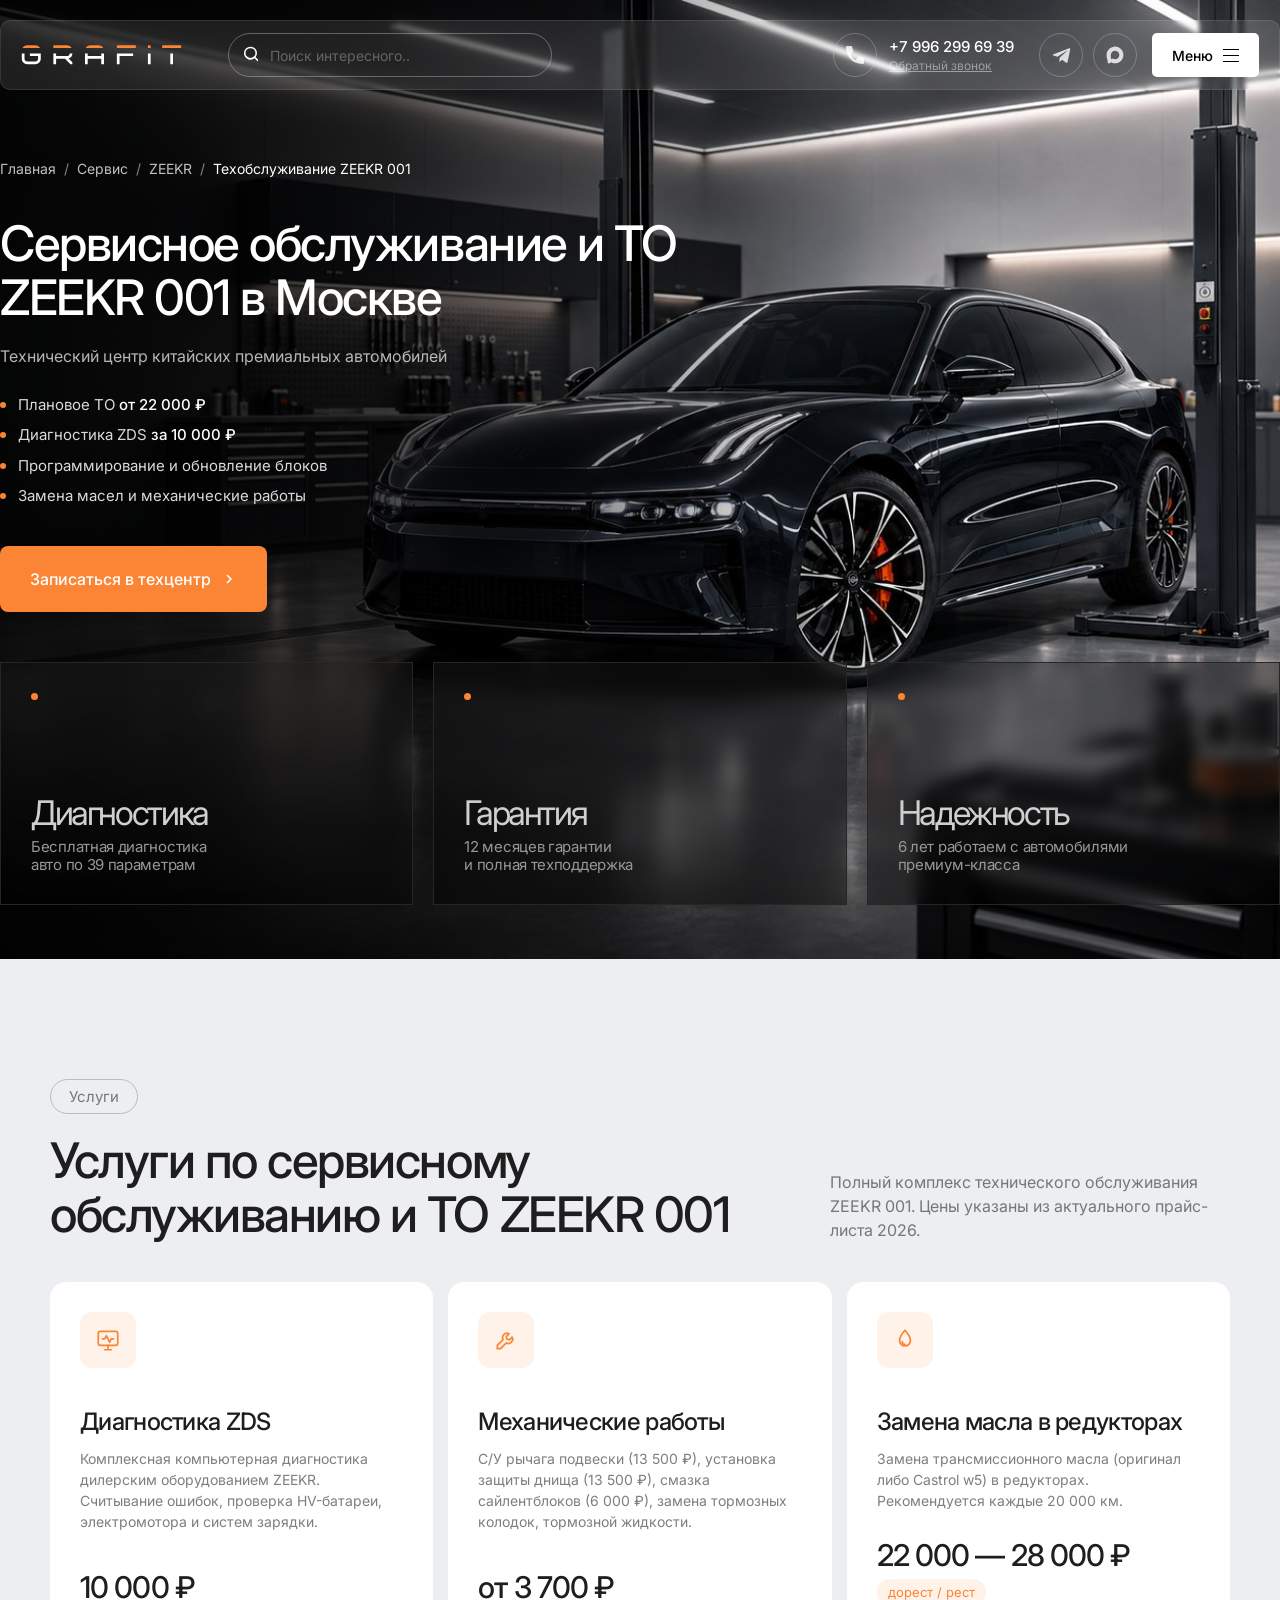
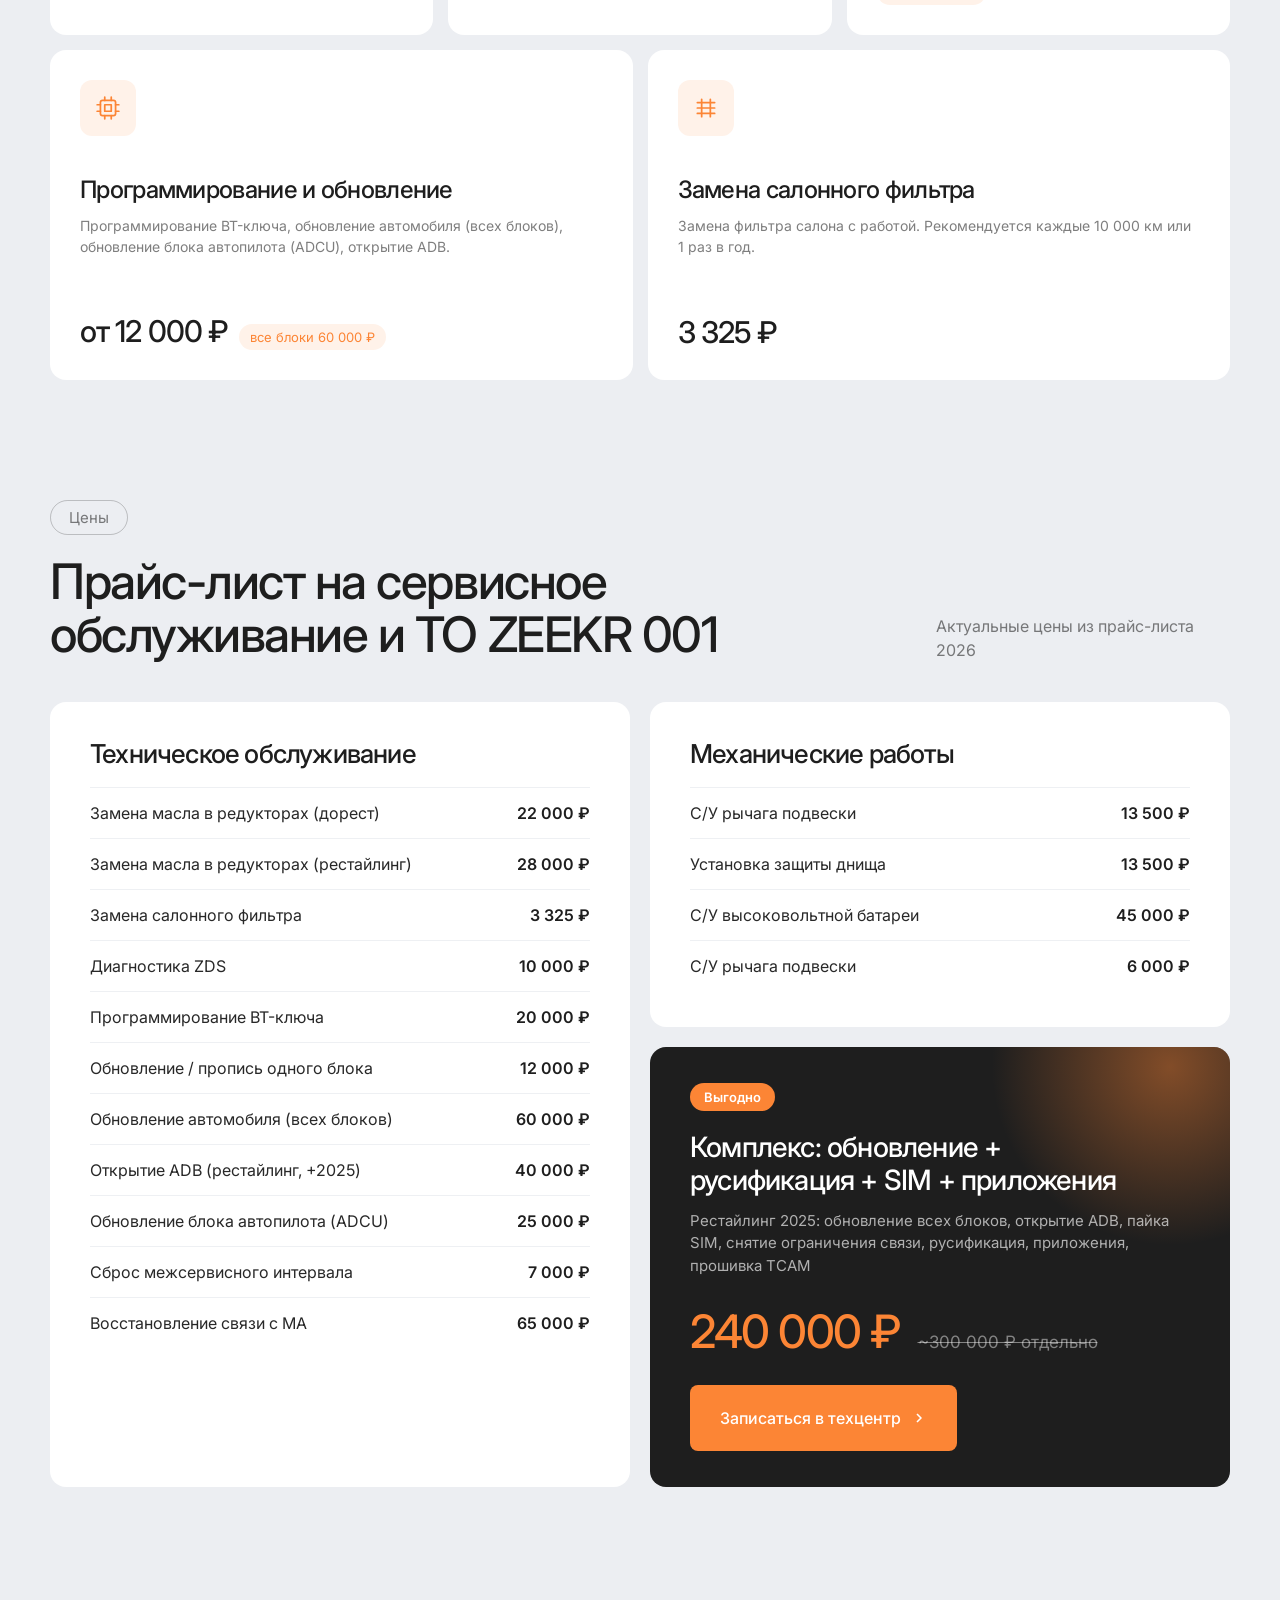
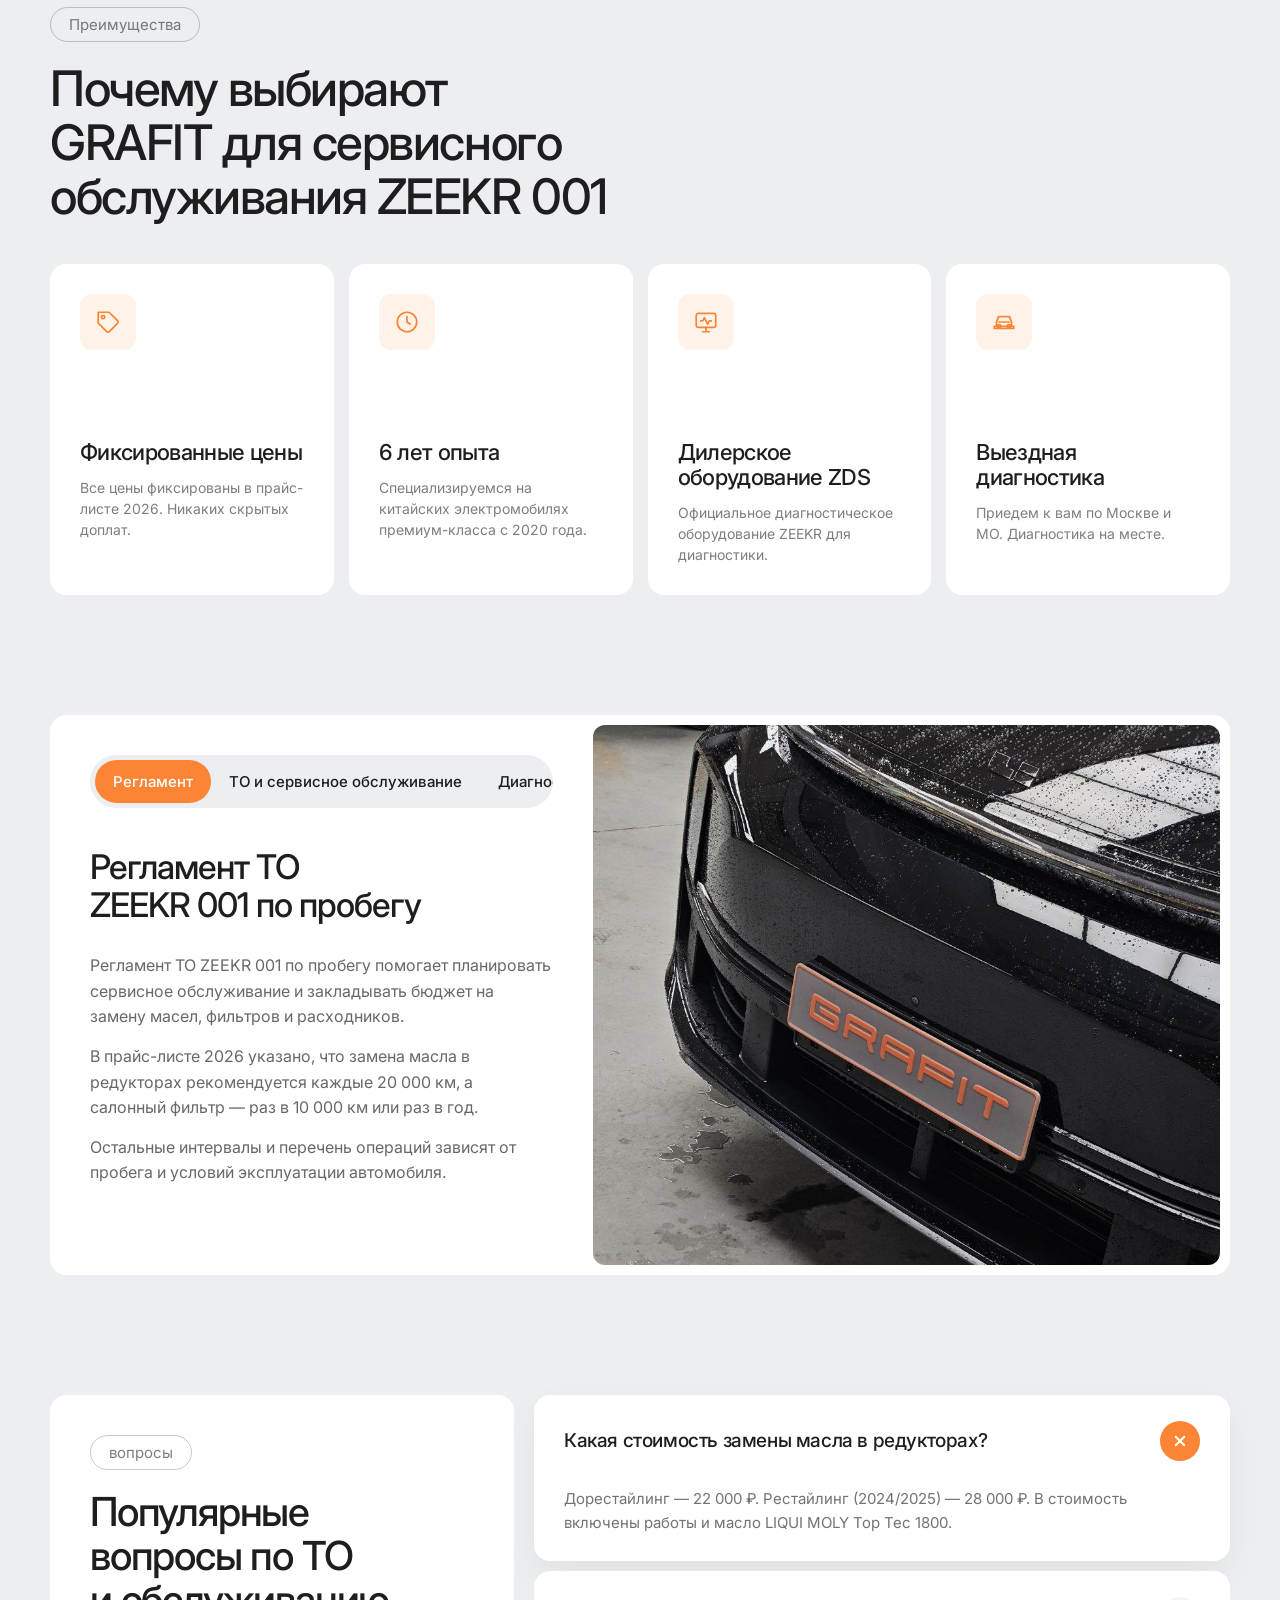
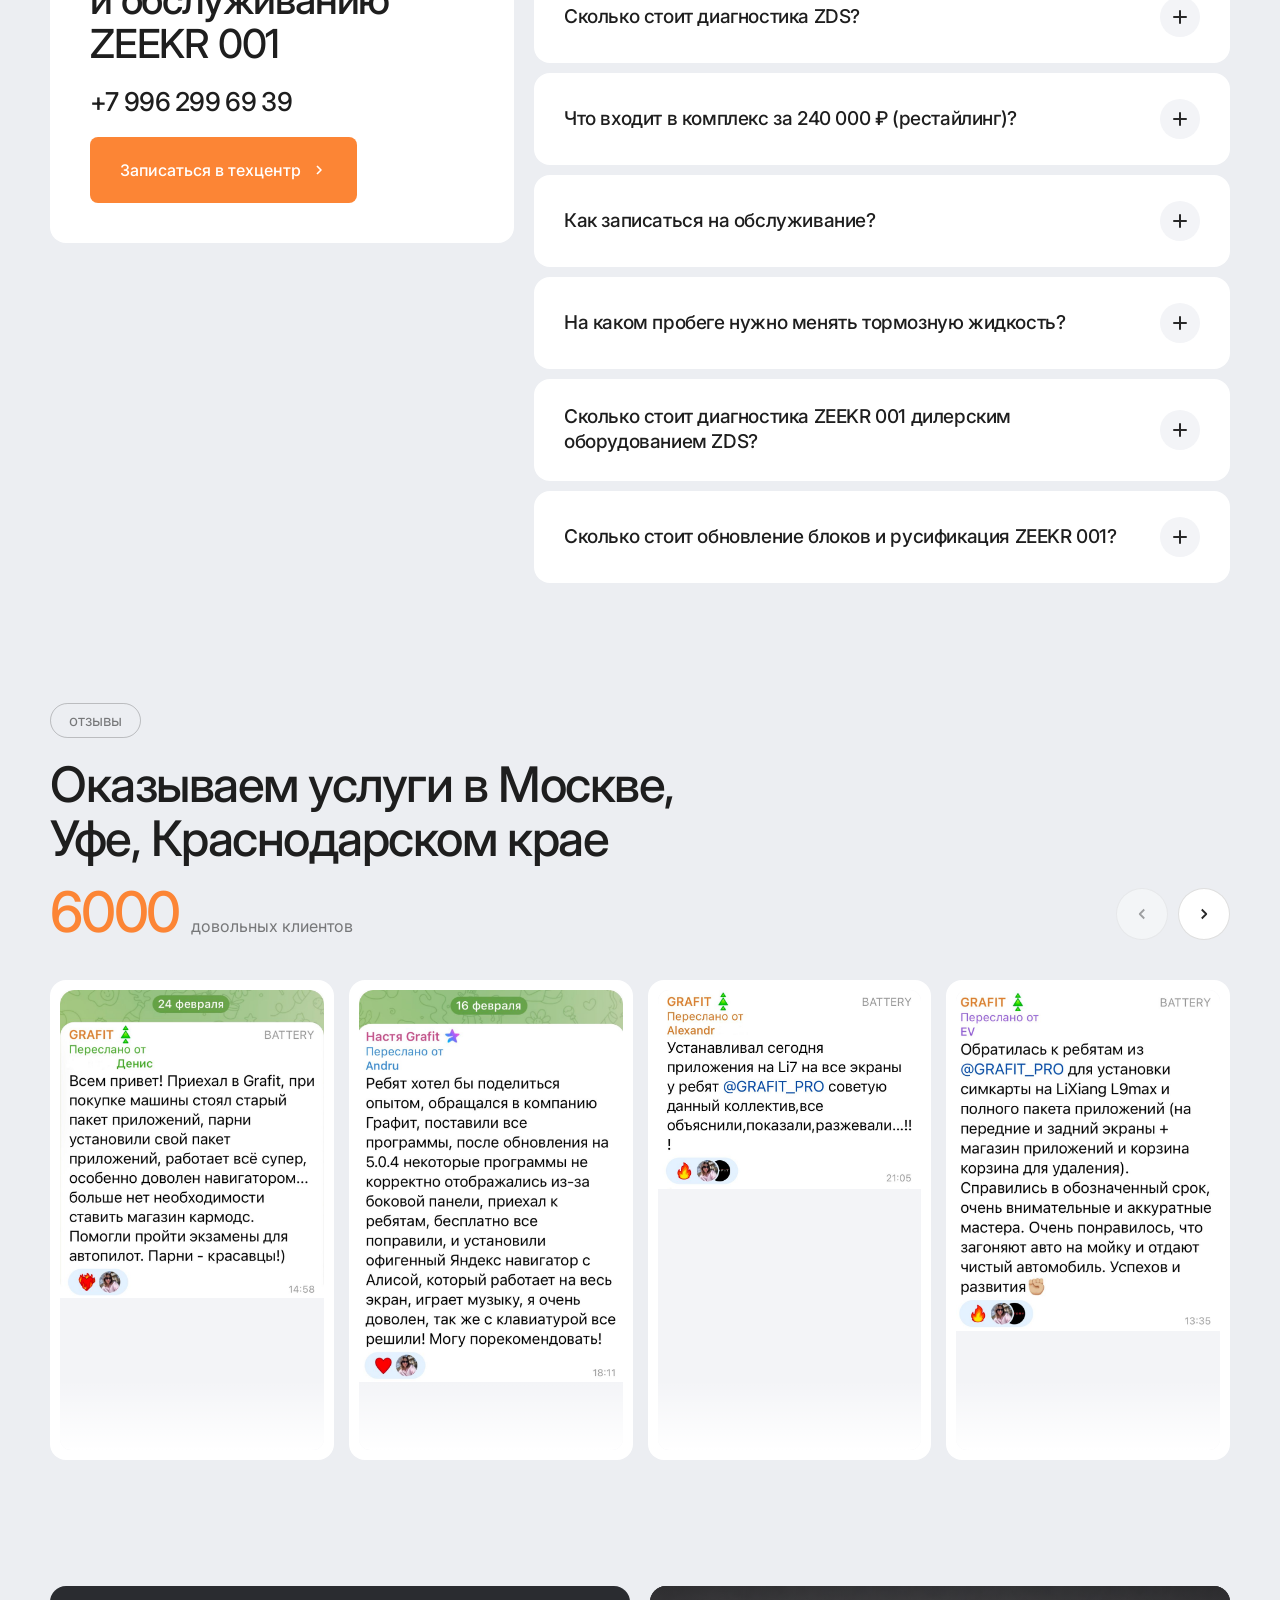
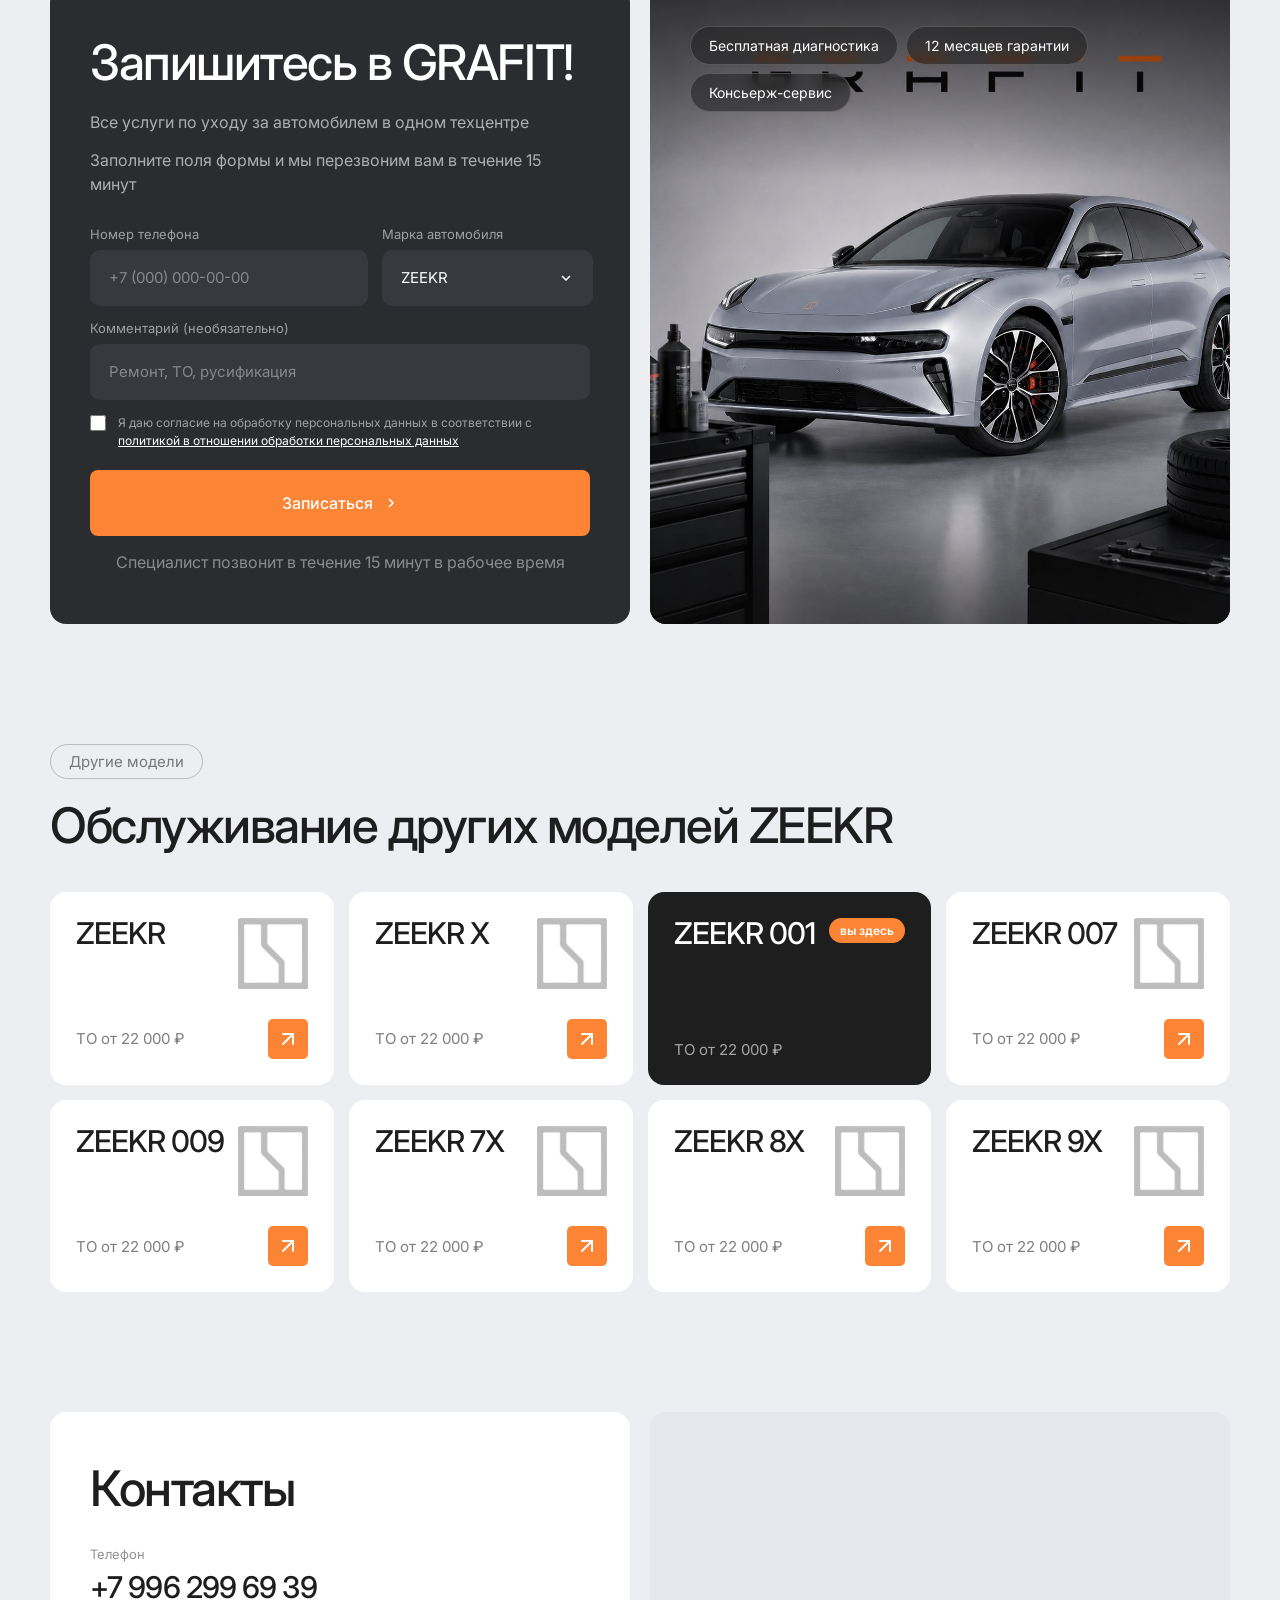
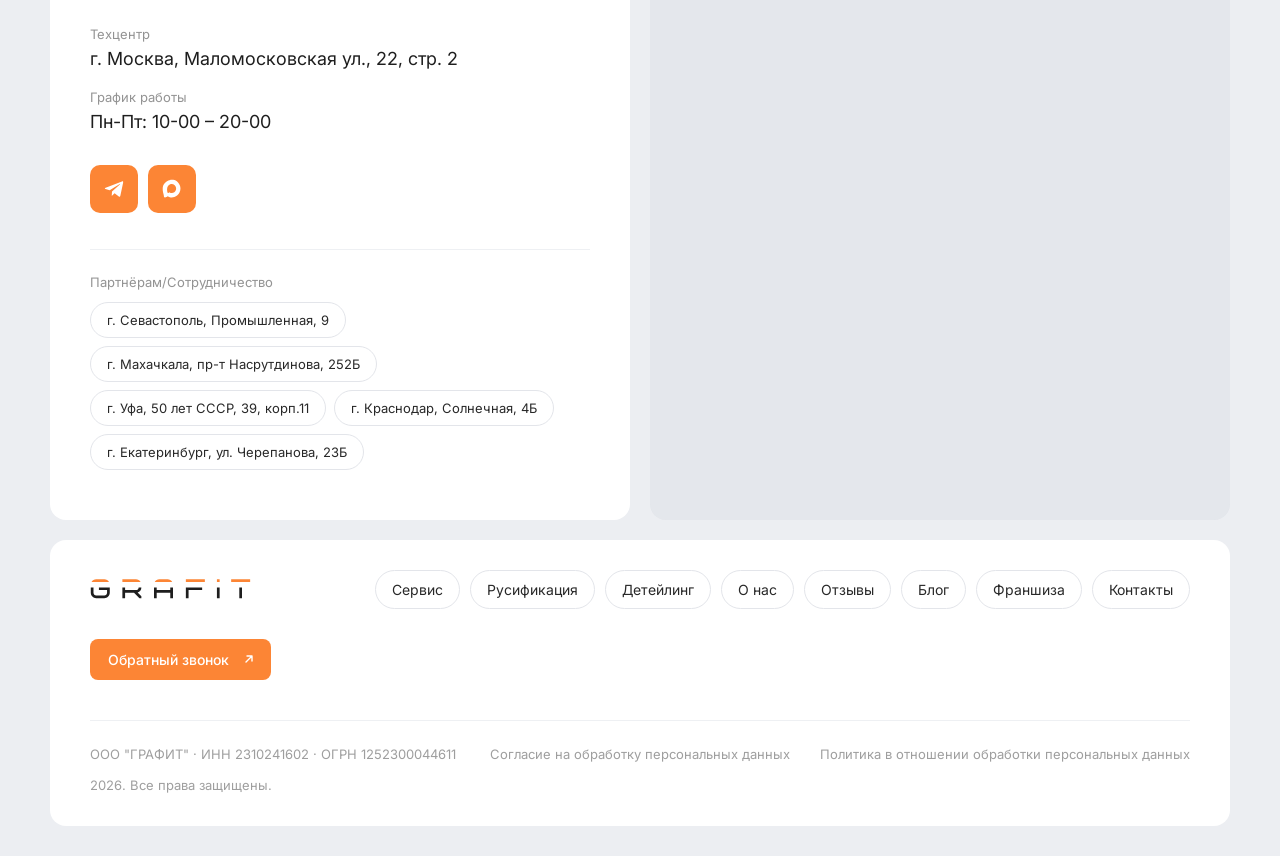
==== zeekr-001.html @ 8b3abf51 "Mobile: 15px body text in text cards Co-Authored-By: Claude Opus 5.5 <noreply@anthropic.com>" ====
<!DOCTYPE html>
<html lang="ru">
<head>
<meta charset="UTF-8">
<meta name="viewport" content="width=device-width, initial-scale=1.0">
<title>Сервисное обслуживание и ТО ZEEKR 001 в Москве — GRAFIT</title>
<meta name="description" content="Полный комплекс технического обслуживания ZEEKR 001. Цены из актуального прайс-листа 2026.">
<link rel="stylesheet" href="https://fonts.googleapis.com/css2?family=Inter:wght@400;500;600;700;800&display=swap">
<link rel="stylesheet" href="assets/css/main.css?v=24">
<link rel="stylesheet" href="assets/css/model.css?v=7">
</head>
<body>

<!-- Mobile Nav -->
<nav class="mobile-nav" id="mobileNav">
  <div class="mobile-nav-header">
    <img src="assets/logo.svg" alt="GRAFIT" style="height: 20px; filter: brightness(0);">
    <button class="mobile-nav-close" id="menuClose">
      <svg width="24" height="24" viewBox="0 0 24 24" fill="none" stroke="#1e1e1e" stroke-width="2"><path d="M18 6 6 18M6 6l12 12"/></svg>
    </button>
  </div>
  <a href="index.html#services">Сервис</a>
  <a href="https://grafit-service.ru/russification">Русификация</a>
  <a href="https://grafit-service.ru/detailing">Детейлинг</a>
  <a href="index.html#about">О нас</a>
  <a href="https://grafit-service.ru/reviews">Отзывы</a>
  <a href="https://grafit-service.ru/franchise">Партнёрам</a>
  <a href="https://grafit-service.ru/blog/">Блог</a>
  <a href="https://grafit-service.ru/contacts/">Контакты</a>
  <a href="#contact">Записаться</a>
  <div class="mobile-nav-phone">
    <a href="tel:+79962996939">+7 996 299 69 39</a>
  </div>
</nav>

<!-- HERO SECTION (header + text + feature cards — all over the same bg photo) -->
<section class="hero hero--model">
  <div class="hero-bg">
    <img src="assets/zeekr-001/hero-garage.jpg" alt="">
  </div>
  <div class="hero-overlay"></div>

  <!-- Header -->
  <header class="header">
    <div class="header-left">
      <a class="logo" href="index.html"><img src="assets/logo.svg" alt="GRAFIT"></a>
      <div class="search-bar">
        <svg width="16" height="18" viewBox="0 0 15.9233 18.1783" fill="none"><path d="M7.083 0C5.953 0 4.84.27 3.836.788A5.92 5.92 0 001.312 2.977 5.92 5.92 0 00.072 6.078a5.92 5.92 0 00.319 3.326 5.92 5.92 0 001.808 2.809 5.92 5.92 0 002.894 1.668 5.92 5.92 0 003.337.156 5.92 5.92 0 003.037-1.39l3.044 3.043a.83.83 0 001.178-.001.83.83 0 00-.001-1.178l-3.043-3.043a5.92 5.92 0 001.479-3.622 5.92 5.92 0 00-.669-3.855A5.92 5.92 0 0010.843 1.08 5.92 5.92 0 007.083 0zm-5.417 7.083a5.417 5.417 0 1110.833 0 5.417 5.417 0 01-10.833 0z" fill-rule="evenodd" clip-rule="evenodd" fill="white"/></svg>
        <input type="text" placeholder="Поиск интересного..">
      </div>
    </div>
    <div class="header-right">
      <div class="header-contact">
        <a href="tel:+79962996939" class="icon-btn" aria-label="Позвонить"><svg width="18" height="18" viewBox="0 0 15.333 15.333" fill="none"><path d="M14.333 11v3.333c-2.298 0-4.225-.412-5.833-1.104C5.3 11.852 3.353 9.371 2.25 6.833 1.333 4.727 1 2.582 1 1h3.333L5.167 4.333 2.25 6.833c1.103 2.538 3.049 5.019 6.25 6.396L11 10.167 14.333 11z" fill="white"/><path d="M8.5 13.229c1.608.692 3.535 1.104 5.833 1.104V11l-3.333-.833L8.5 13.229zm0 0C5.3 11.852 3.353 9.371 2.25 6.833m0 0C1.333 4.727 1 2.582 1 1h3.333L5.167 4.333 2.25 6.833z" stroke="white" stroke-width="2" stroke-linecap="round" stroke-linejoin="round"/></svg></a>
        <div class="header-phone-area">
          <a href="tel:+79962996939" class="header-phone-num">+7 996 299 69 39</a>
          <a href="#contact" class="header-callback">Обратный звонок</a>
        </div>
      </div>
      <div class="header-icons">
        <a href="https://t.me/GRAFIT_PRO" target="_blank" rel="noopener" class="icon-btn" aria-label="Telegram"><svg width="21" height="21" viewBox="0 0 19 19" fill="none"><path d="M16.3587 2.9426L2.32242 8.35523C1.3645 8.73998 1.37004 9.27435 2.14667 9.51265L5.75033 10.6368L14.0882 5.37619C14.4824 5.13631 14.8426 5.26535 14.5465 5.52819L7.79125 11.6248H7.78967L7.79125 11.6256L7.54267 15.3401C7.90683 15.3401 8.06754 15.1731 8.27179 14.9759L10.0222 13.2739L13.663 15.9631C14.3344 16.3329 14.8165 16.1429 14.9835 15.3417L17.3736 4.07785C17.6182 3.09698 16.9991 2.65285 16.3587 2.9426Z" fill="white"/></svg></a>
        <a href="https://max.ru/u/f9LHodD0cOLai6HgDNYMVW7nzTwiBn-njrMfS6llTyIPvpFTBuDhClZpkZg" target="_blank" rel="noopener" class="icon-btn" aria-label="MAX"><svg width="20" height="20" viewBox="0 0 20 20" fill="none"><path d="M8.86598 1.6775C9.60974 1.56074 10.8147 1.57778 11.5973 1.7171C13.2019 2.00282 14.7897 2.83082 15.927 3.97586C17.5561 5.61602 18.4031 7.68267 18.4001 10.0091C18.3983 11.4063 18.1204 12.596 17.5111 13.8155C16.5419 15.7554 14.7143 17.3189 12.6319 17.989C11.3392 18.4049 9.57326 18.4827 8.37663 18.1769C7.95219 18.0683 7.33071 17.7672 6.82431 17.4251C6.62235 17.2887 6.44655 17.1767 6.43239 17.1756C6.41979 17.1756 6.33003 17.2553 6.23307 17.3525C5.62059 17.9673 4.49859 18.4367 3.73491 18.3978C3.31263 18.3764 3.082 18.2732 2.9248 18.0352C2.8222 17.8796 2.80431 17.7898 2.76819 17.2328C2.72439 16.5552 2.59216 15.8213 2.33908 14.8509C2.00176 13.5569 1.96372 13.405 1.89352 13.0505C1.65064 11.8228 1.5736 10.9286 1.6078 9.75735C1.62148 9.28791 1.645 8.84223 1.66036 8.76591C1.67572 8.69079 1.70908 8.50827 1.73476 8.36151C1.84456 7.73595 2.12476 6.91035 2.44744 6.25875C3.07947 4.98291 4.05555 3.88646 5.31459 3.0383C6.35223 2.3393 7.53471 1.88642 8.86598 1.6775ZM12.9352 6.88863C12.0091 6.00915 10.7517 5.5883 9.49766 5.73782C8.99043 5.79831 8.33402 6.02691 7.90695 6.29067C6.13071 7.38783 5.39379 9.69951 5.89047 12.6174C6.02859 13.4285 6.33711 14.2136 6.54399 14.2804C6.68331 14.3248 6.99111 14.1638 7.39467 13.8341L7.76355 13.532L8.18835 13.7484C8.99618 14.1605 9.6593 14.2973 10.4281 14.2101C11.6862 14.0672 12.7198 13.4889 13.4519 12.5174C13.7759 12.0874 13.9812 11.6723 14.1601 11.0862C14.2716 10.7211 14.2842 10.6115 14.2839 9.99591C14.2834 9.20259 14.2057 8.83683 13.9018 8.19879C13.6527 7.67595 13.3921 7.32279 12.9352 6.88863Z" fill-rule="evenodd" clip-rule="evenodd" fill="white"/></svg></a>
      </div>
      <button class="menu-btn" id="menuOpen">
        Меню
        <div class="hamburger"><span></span><span></span><span></span></div>
      </button>
    </div>
  </header>

  <!-- Hero Text -->
  <div class="hero-content">
    <nav class="crumbs" aria-label="Хлебные крошки"><a href="index.html">Главная</a>/<a href="index.html#services">Сервис</a>/<a href="https://grafit-service.ru/zeekr-service">ZEEKR</a>/<span aria-current="page">Техобслуживание ZEEKR 001</span></nav>
    <h1 class="hero-title">Сервисное обслуживание и&nbsp;ТО ZEEKR&nbsp;001 в&nbsp;Москве</h1>
    <p class="hero-subtitle">Технический центр китайских премиальных автомобилей</p>
    <ul class="hero-points">
      <li>Плановое ТО <b>от 22 000 ₽</b></li>
      <li>Диагностика ZDS <b>за 10 000 ₽</b></li>
      <li>Программирование и обновление блоков</li>
      <li>Замена масел и механические работы</li>
    </ul>
    <a href="#contact" class="btn-primary">
      Записаться в техцентр
      <svg width="16" height="16" viewBox="0 0 16 16" fill="none"><path d="M6 4L10 8L6 12" stroke-width="1.6" stroke-linejoin="round" stroke="white"/></svg>
    </a>
  </div>

  <div class="features-strip">
    <div class="feature-card"><div class="feature-dot"></div><h3>Диагностика</h3><p>Бесплатная диагностика<br>авто по 39 параметрам</p></div>
    <div class="feature-card"><div class="feature-dot"></div><h3>Гарантия</h3><p>12 месяцев гарантии<br>и полная техподдержка</p></div>
    <div class="feature-card"><div class="feature-dot"></div><h3>Надежность</h3><p>6 лет работаем с автомобилями<br>премиум-класса</p></div>
  </div>
</section>

<div class="container">
  <!-- SERVICES -->
  <section class="section" id="services">
    <div class="section-head fade-up">
      <div>
        <span class="tag">Услуги</span>
        <h2 class="section-title">Услуги по&nbsp;сервисному обслуживанию и&nbsp;ТО ZEEKR&nbsp;001</h2>
      </div>
      <p class="section-lead">Полный комплекс технического обслуживания ZEEKR 001. Цены указаны из&nbsp;актуального прайс-листа 2026.</p>
    </div>
    <div class="svc-grid">
      <article class="svc-card fade-up">
        <div class="adv-icon"><svg width="26" height="26" viewBox="0 0 24 24" fill="none" stroke="currentColor" stroke-width="1.6" stroke-linecap="round" stroke-linejoin="round"><rect x="3" y="4" width="18" height="13" rx="2"/><path d="M7 11h2l1.5-3 3 6 1.5-3h2"/><path d="M9 21h6M12 17v4"/></svg></div>
        <h3>Диагностика ZDS</h3>
        <p>Комплексная компьютерная диагностика дилерским оборудованием ZEEKR. Считывание ошибок, проверка HV-батареи, электромотора и&nbsp;систем зарядки.</p>
        <div class="svc-price"><b>10 000 ₽</b></div>
      </article>
      <article class="svc-card fade-up fade-up-delay-1">
        <div class="adv-icon"><svg width="26" height="26" viewBox="0 0 24 24" fill="none" stroke="currentColor" stroke-width="1.6" stroke-linecap="round" stroke-linejoin="round"><path d="M14.7 6.3a4 4 0 00-5.4 5.4L4 17v3h3l5.3-5.3a4 4 0 005.4-5.4l-2.5 2.5-2.4-.6-.6-2.4 2.5-2.5z"/></svg></div>
        <h3>Механические работы</h3>
        <p>С/У рычага подвески (13 500 ₽), установка защиты днища (13 500 ₽), смазка сайлентблоков (6 000 ₽), замена тормозных колодок, тормозной жидкости.</p>
        <div class="svc-price"><b>от 3 700 ₽</b></div>
      </article>
      <article class="svc-card fade-up fade-up-delay-2">
        <div class="adv-icon"><svg width="26" height="26" viewBox="0 0 24 24" fill="none" stroke="currentColor" stroke-width="1.6" stroke-linecap="round" stroke-linejoin="round"><path d="M12 3s-5 5.6-5 9.5a5 5 0 0010 0C17 8.6 12 3 12 3z"/><path d="M9.5 13.5a2.5 2.5 0 002.5 2.5"/></svg></div>
        <h3>Замена масла в&nbsp;редукторах</h3>
        <p>Замена трансмиссионного масла (оригинал либо Castrol w5) в&nbsp;редукторах. Рекомендуется каждые 20 000 км.</p>
        <div class="svc-price"><b>22 000 — 28 000 ₽</b><small>дорест / рест</small></div>
      </article>
      <article class="svc-card wide fade-up">
        <div class="adv-icon"><svg width="26" height="26" viewBox="0 0 24 24" fill="none" stroke="currentColor" stroke-width="1.6" stroke-linecap="round" stroke-linejoin="round"><rect x="5" y="5" width="14" height="14" rx="2"/><rect x="9" y="9" width="6" height="6"/><path d="M9 2v3M15 2v3M9 19v3M15 19v3M2 9h3M2 15h3M19 9h3M19 15h3"/></svg></div>
        <h3>Программирование и&nbsp;обновление</h3>
        <p>Программирование BT-ключа, обновление автомобиля (всех блоков), обновление блока автопилота (ADCU), открытие ADB.</p>
        <div class="svc-price"><b>от 12 000 ₽</b><small>все блоки 60 000 ₽</small></div>
      </article>
      <article class="svc-card wide fade-up fade-up-delay-1">
        <div class="adv-icon"><svg width="26" height="26" viewBox="0 0 24 24" fill="none" stroke="currentColor" stroke-width="1.6" stroke-linecap="round" stroke-linejoin="round"><path d="M4 7h16M4 12h16M4 17h16"/><path d="M8 4v16M16 4v16"/></svg></div>
        <h3>Замена салонного фильтра</h3>
        <p>Замена фильтра салона с&nbsp;работой. Рекомендуется каждые 10 000 км или 1 раз в&nbsp;год.</p>
        <div class="svc-price"><b>3 325 ₽</b></div>
      </article>
    </div>
  </section>

  <!-- PRICES -->
  <section class="section" id="prices">
    <div class="section-head fade-up">
      <div>
        <span class="tag">Цены</span>
        <h2 class="section-title">Прайс-лист на&nbsp;сервисное обслуживание и&nbsp;ТО ZEEKR&nbsp;001</h2>
      </div>
      <p class="section-lead">Актуальные цены из&nbsp;прайс-листа 2026</p>
    </div>
    <div class="price-grid">
      <div class="price-card fade-up">
        <h3>Техническое обслуживание</h3>
        <ul class="price-list">
          <li><span>Замена масла в редукторах (дорест)</span><b>22 000 ₽</b></li>
          <li><span>Замена масла в редукторах (рестайлинг)</span><b>28 000 ₽</b></li>
          <li><span>Замена салонного фильтра</span><b>3 325 ₽</b></li>
          <li><span>Диагностика ZDS</span><b>10 000 ₽</b></li>
          <li><span>Программирование BT-ключа</span><b>20 000 ₽</b></li>
          <li><span>Обновление / пропись одного блока</span><b>12 000 ₽</b></li>
          <li><span>Обновление автомобиля (всех блоков)</span><b>60 000 ₽</b></li>
          <li><span>Открытие ADB (рестайлинг, +2025)</span><b>40 000 ₽</b></li>
          <li><span>Обновление блока автопилота (ADCU)</span><b>25 000 ₽</b></li>
          <li><span>Сброс межсервисного интервала</span><b>7 000 ₽</b></li>
          <li><span>Восстановление связи с МА</span><b>65 000 ₽</b></li>
        </ul>
      </div>
      <div class="price-col">
        <div class="price-card fade-up fade-up-delay-1">
          <h3>Механические работы</h3>
          <ul class="price-list">
            <li><span>С/У рычага подвески</span><b>13 500 ₽</b></li>
            <li><span>Установка защиты днища</span><b>13 500 ₽</b></li>
            <li><span>С/У высоковольтной батареи</span><b>45 000 ₽</b></li>
            <li><span>С/У рычага подвески</span><b>6 000 ₽</b></li>
          </ul>
        </div>
        <div class="deal-card fade-up fade-up-delay-2">
          <span class="deal-badge">Выгодно</span>
          <h3>Комплекс: обновление + русификация + SIM + приложения</h3>
          <p>Рестайлинг 2025: обновление всех блоков, открытие ADB, пайка SIM, снятие ограничения связи, русификация, приложения, прошивка TCAM</p>
          <div class="deal-prices"><b>240 000 ₽</b><s>~300 000 ₽ отдельно</s></div>
          <a href="#contact" class="btn-primary">Записаться в техцентр <svg width="16" height="16" viewBox="0 0 16 16" fill="none"><path d="M6 4L10 8L6 12" stroke-width="1.6" stroke-linejoin="round" stroke="white"/></svg></a>
        </div>
      </div>
    </div>
  </section>

  <!-- ADVANTAGES -->
  <section class="section" id="advantages">
    <div class="section-head fade-up">
      <div>
        <span class="tag">Преимущества</span>
        <h2 class="section-title">Почему выбирают GRAFIT для&nbsp;сервисного обслуживания ZEEKR&nbsp;001</h2>
      </div>
    </div>
    <div class="adv-grid">
      <div class="adv-card fade-up">
        <div class="adv-icon"><svg width="26" height="26" viewBox="0 0 24 24" fill="none" stroke="currentColor" stroke-width="1.6" stroke-linecap="round" stroke-linejoin="round"><path d="M20.6 13.4l-7.2 7.2a2 2 0 01-2.8 0L3 13V3h10l7.6 7.6a2 2 0 010 2.8z"/><circle cx="7.5" cy="7.5" r="1.5"/></svg></div>
        <div>
          <h3>Фиксированные цены</h3>
          <p>Все цены фиксированы в прайс-листе 2026. Никаких скрытых доплат.</p>
        </div>
      </div>
      <div class="adv-card fade-up fade-up-delay-1">
        <div class="adv-icon"><svg width="26" height="26" viewBox="0 0 24 24" fill="none" stroke="currentColor" stroke-width="1.6" stroke-linecap="round" stroke-linejoin="round"><circle cx="12" cy="12" r="9"/><path d="M12 7v5l3 2"/></svg></div>
        <div>
          <h3>6 лет опыта</h3>
          <p>Специализируемся на китайских электромобилях премиум-класса с 2020 года.</p>
        </div>
      </div>
      <div class="adv-card fade-up fade-up-delay-2">
        <div class="adv-icon"><svg width="26" height="26" viewBox="0 0 24 24" fill="none" stroke="currentColor" stroke-width="1.6" stroke-linecap="round" stroke-linejoin="round"><rect x="3" y="4" width="18" height="13" rx="2"/><path d="M7 11h2l1.5-3 3 6 1.5-3h2"/><path d="M9 21h6M12 17v4"/></svg></div>
        <div>
          <h3>Дилерское оборудование ZDS</h3>
          <p>Официальное диагностическое оборудование ZEEKR для диагностики.</p>
        </div>
      </div>
      <div class="adv-card fade-up fade-up-delay-3">
        <div class="adv-icon"><svg width="26" height="26" viewBox="0 0 24 24" fill="none" stroke="currentColor" stroke-width="1.6" stroke-linecap="round" stroke-linejoin="round"><path d="M5 16V12l2-5h10l2 5v4"/><path d="M3 16h18v2H3z"/><circle cx="7.5" cy="16" r="1.6"/><circle cx="16.5" cy="16" r="1.6"/><path d="M7 12h10"/></svg></div>
        <div>
          <h3>Выездная диагностика</h3>
          <p>Приедем к вам по Москве и МО. Диагностика на месте.</p>
        </div>
      </div>
    </div>
  </section>

  <!-- INFO: REGULATIONS / WHAT'S INCLUDED / DIAGNOSTICS -->
  <section class="section" id="info">
    <div class="vc-panel info-panel fade-up">
      <div class="vc-left">
        <div class="vc-tabs" id="vcTabs" role="tablist">
          <span class="vc-pill"></span>
          <button class="on" data-i="0" role="tab" aria-selected="true">Регламент</button>
          <button data-i="1" role="tab" aria-selected="false">ТО и сервисное обслуживание</button>
          <button data-i="2" role="tab" aria-selected="false">Диагностика</button>
        </div>
        <div class="vc-pane on">
          <h3>Регламент ТО ZEEKR&nbsp;001 по&nbsp;пробегу</h3>
          <p>Регламент ТО ZEEKR 001 по пробегу помогает планировать сервисное обслуживание и закладывать бюджет на замену масел, фильтров и расходников.</p>
          <p>В прайс-листе 2026 указано, что замена масла в редукторах рекомендуется каждые 20 000 км, а салонный фильтр — раз в 10 000 км или раз в год.</p>
          <p>Остальные интервалы и перечень операций зависят от пробега и условий эксплуатации автомобиля.</p>
        </div>
        <div class="vc-pane">
          <h3>Что входит в&nbsp;ТО и&nbsp;сервисное обслуживание ZEEKR&nbsp;001</h3>
          <p>В ТО и сервисное обслуживание ZEEKR 001 в GRAFIT входят:</p>
          <ul class="info-list">
            <li>плановая замена трансмиссионного масла в редукторах,</li>
            <li>замена салонного фильтра,</li>
            <li>диагностика дилерским оборудованием ZDS и необходимые механические работы.</li>
          </ul>
          <p>При необходимости выполняем программирование BT‑ключа, обновление отдельных блоков и всего автомобиля, а также работы по открытию ADB и восстановлению связи с МА.</p>
          <p>Все операции проводим по фиксированным ценам прайс-листа 2026.</p>
        </div>
        <div class="vc-pane">
          <h3>Диагностика и&nbsp;обновление ПО ZEEKR&nbsp;001 (ZDS, блоки, ADB)</h3>
          <p>Диагностика и обновление ПО ZEEKR 001 выполняются на официальном дилерском оборудовании ZDS.</p>
          <p>Комплексная диагностика стоит 10 000 ₽ и включает:</p>
          <ul class="info-list">
            <li>считывание ошибок,</li>
            <li>проверку HV‑батареи,</li>
            <li>электромотора и систем зарядки.</li>
          </ul>
          <p>Также доступны обновление автомобиля по всем блокам за 60 000 ₽.</p>
        </div>
      </div>
      <div class="vc-photos">
        <img class="on" src="assets/zeekr-001/grafit-plate.jpg" alt="ZEEKR с номерной рамкой GRAFIT" loading="lazy">
        <img src="assets/zeekr-001/parts.jpg" alt="Расходники для ТО в техцентре GRAFIT" loading="lazy">
        <img src="assets/zeekr-001/grafit-wall.jpg" alt="Техцентр GRAFIT" loading="lazy">
      </div>
    </div>
  </section>

  <!-- FAQ -->
  <section class="section" id="faq">
    <div class="faq-grid">
      <div class="faq-side fade-up">
        <span class="tag" style="align-self:flex-start;margin-bottom:0">вопросы</span>
        <h2>Популярные вопросы по&nbsp;ТО и&nbsp;обслуживанию ZEEKR&nbsp;001</h2>
        <a class="faq-phone" href="tel:+79962996939">+7 996 299 69 39</a>
        <a href="#contact" class="btn-primary">Записаться в техцентр <svg width="16" height="16" viewBox="0 0 16 16" fill="none"><path d="M6 4L10 8L6 12" stroke-width="1.6" stroke-linejoin="round" stroke="white"/></svg></a>
      </div>
      <div class="faq-list">
        <details class="faq-item fade-up" open>
          <summary>Какая стоимость замены масла в редукторах?<i></i></summary>
          <div class="faq-answer">Дорестайлинг — 22 000 ₽. Рестайлинг (2024/2025) — 28 000 ₽. В стоимость включены работы и масло LIQUI MOLY Top Tec 1800.</div>
        </details>
        <details class="faq-item fade-up">
          <summary>Сколько стоит диагностика ZDS?<i></i></summary>
          <div class="faq-answer">Комплексная диагностика дилерским оборудованием ZDS — 10 000 ₽. Включает считывание ошибок, проверку HV-батареи, электромотора и систем зарядки.</div>
        </details>
        <details class="faq-item fade-up">
          <summary>Что входит в комплекс за 240 000 ₽ (рестайлинг)?<i></i></summary>
          <div class="faq-answer">Обновление всех блоков автомобиля, открытие ADB, пайка SIM-карты, снятие ограничения связи SIM, русификация, установка приложений, прошивка TCAM. При заказе отдельно — ~300 000 ₽.</div>
        </details>
        <details class="faq-item fade-up">
          <summary>Как записаться на обслуживание?<i></i></summary>
          <div class="faq-answer">Заполните форму ниже или позвоните по телефону +7 996 299 69 39. Мы перезвоним в течение 15 минут в рабочее время.</div>
        </details>
        <details class="faq-item fade-up">
          <summary>На каком пробеге нужно менять тормозную жидкость?<i></i></summary>
          <div class="faq-answer">Рекомендуемый пробег и периодичность замены тормозной жидкости для ZEEKR 001 зависят от регламента производителя и условий эксплуатации, точные интервалы следует уточнить по сервисной документации автомобиля.</div>
        </details>
        <details class="faq-item fade-up">
          <summary>Сколько стоит диагностика ZEEKR 001 дилерским оборудованием ZDS?<i></i></summary>
          <div class="faq-answer">Комплексная компьютерная диагностика ZEEKR 001 дилерским оборудованием ZDS стоит 10 000 ₽ и включает считывание ошибок, проверку HV‑батареи, электромотора и систем зарядки.</div>
        </details>
        <details class="faq-item fade-up">
          <summary>Сколько стоит обновление блоков и русификация ZEEKR 001?<i></i></summary>
          <div class="faq-answer">Обновление всех блоков автомобиля ZEEKR 001 по прайс-листу 2026 стоит 60 000 ₽, а комплекс, включающий обновление, русификацию, SIM и приложения для рестайлинга 2025 года, при заказе отдельно указан как ~300 000 ₽.</div>
        </details>
      </div>
    </div>
  </section>

  <!-- REVIEWS -->
  <section class="section" id="cases">
    <div class="section-head fade-up">
      <div>
        <span class="tag">отзывы</span>
        <h2 class="section-title">Оказываем услуги в&nbsp;Москве, Уфе, Краснодарском крае</h2>
        <div class="reviews-stat"><b>6000</b><span>довольных клиентов</span></div>
      </div>
      <div class="slider-nav">
        <button class="slider-btn" id="casesPrev" aria-label="Назад">
          <svg width="18" height="18" viewBox="0 0 16 16" fill="none"><path d="M10 4L6 8L10 12" stroke="currentColor" stroke-width="1.6" stroke-linejoin="round"/></svg>
        </button>
        <button class="slider-btn" id="casesNext" aria-label="Вперёд">
          <svg width="18" height="18" viewBox="0 0 16 16" fill="none"><path d="M6 4L10 8L6 12" stroke="currentColor" stroke-width="1.6" stroke-linejoin="round"/></svg>
        </button>
      </div>
    </div>
    <div class="cases-track reviews-track fade-up" id="casesTrack">
      <div class="case-card review-card"><div class="review-shot"><img src="assets/zeekr-001/review-1.jpg" alt="Отзыв клиента GRAFIT" loading="lazy"></div></div>
      <div class="case-card review-card"><div class="review-shot"><img src="assets/zeekr-001/review-2.jpg" alt="Отзыв клиента GRAFIT" loading="lazy"></div></div>
      <div class="case-card review-card"><div class="review-shot"><img src="assets/zeekr-001/review-3.jpg" alt="Отзыв клиента GRAFIT" loading="lazy"></div></div>
      <div class="case-card review-card"><div class="review-shot"><img src="assets/zeekr-001/review-4.jpg" alt="Отзыв клиента GRAFIT" loading="lazy"></div></div>
      <div class="case-card review-card"><div class="review-shot"><img src="assets/zeekr-001/review-5.jpg" alt="Отзыв клиента GRAFIT" loading="lazy"></div></div>
      <div class="case-card review-card"><div class="review-shot"><img src="assets/zeekr-001/review-6.jpg" alt="Отзыв клиента GRAFIT" loading="lazy"></div></div>
      <div class="case-card review-card"><div class="review-shot"><img src="assets/zeekr-001/review-7.jpg" alt="Отзыв клиента GRAFIT" loading="lazy"></div></div>
      <div class="case-card review-card"><div class="review-shot"><img src="assets/zeekr-001/review-8.jpg" alt="Отзыв клиента GRAFIT" loading="lazy"></div></div>
    </div>
  </section>

  <!-- BOOKING FORM -->
  <section class="section" id="contact">
    <div class="split form-panel fade-up">
      <div class="split-card form-card">
        <h2>Запишитесь в GRAFIT!</h2>
        <p>Все услуги по уходу за автомобилем в одном техцентре</p>
        <p>Заполните поля формы и мы перезвоним вам в течение 15 минут</p>
        <form class="booking-form" id="bookingForm" novalidate>
          <div class="field-row">
            <div class="field">
              <label for="fPhone">Номер телефона</label>
              <input id="fPhone" name="phone" type="tel" inputmode="tel" placeholder="+7 (000) 000-00-00" autocomplete="tel" required>
            </div>
            <div class="field">
              <label for="fBrand">Марка автомобиля</label>
              <select id="fBrand" name="brand" required>
                <option value="" disabled>Выберите вашу марку...</option>
                <option>LiXiang</option><option selected>ZEEKR</option><option>VOYAH</option><option>Avatr</option>
                <option>DENZA</option><option>Geely</option><option>Lynk &amp; Co</option><option>Hongqi</option>
                <option>BYD</option><option>EXEED</option><option>Haval</option><option>Leopard</option>
                <option>POLARSTONE</option><option>Jetour</option><option>Jaecoo</option><option>Changan</option>
                <option>Omoda</option><option>Chery</option><option>Belgee</option>
              </select>
            </div>
          </div>
          <div class="field">
            <label for="fComment">Комментарий (необязательно)</label>
            <input id="fComment" name="comment" type="text" placeholder="Ремонт, ТО, русификация">
          </div>
          <label class="consent">
            <input type="checkbox" id="fConsent" required>
            <span>Я даю согласие на обработку персональных данных в соответствии с <a href="https://grafit-service.ru/privacy" target="_blank" rel="noopener">политикой в отношении обработки персональных данных</a></span>
          </label>
          <button type="submit" class="btn-primary">
            Записаться
            <svg width="16" height="16" viewBox="0 0 16 16" fill="none"><path d="M6 4L10 8L6 12" stroke-width="1.6" stroke-linejoin="round" stroke="white"/></svg>
          </button>
          <p class="form-note">Специалист позвонит в течение 15 минут в рабочее время</p>
          <div class="form-success" role="status">
            <strong>Заявка принята</strong>
            <span>Специалист позвонит в течение 15 минут в рабочее время</span>
          </div>
        </form>
      </div>
      <div class="form-visual">
        <div class="form-visual-chips">
          <span>Бесплатная диагностика</span>
          <span>12 месяцев гарантии</span>
          <span>Консьерж-сервис</span>
        </div>
        <img class="form-car" src="assets/zeekr-001/car-grey.jpg" alt="ZEEKR 001 в техцентре GRAFIT" loading="lazy">
      </div>
    </div>
  </section>

  <!-- OTHER MODELS -->
  <section class="section" id="models">
    <div class="section-head fade-up">
      <div>
        <span class="tag">Другие модели</span>
        <h2 class="section-title">Обслуживание других моделей ZEEKR</h2>
      </div>
    </div>
    <div class="models-grid">
      <a class="model-card fade-up" href="https://grafit-service.ru/zeekr-service"><div class="model-top"><h3>ZEEKR</h3><img src="assets/brands/zeekr.png" alt=""></div><div class="model-bottom"><span>ТО от 22 000 ₽</span><span class="arrow-sq"><svg viewBox="0 0 18 18" fill="none"><path d="M4 14L14 4M14 14V4H4" stroke="#fff" stroke-width="2" stroke-linecap="round"/></svg></span></div></a>
      <a class="model-card fade-up fade-up-delay-1" href="https://grafit-service.ru/service/zeekr/x/"><div class="model-top"><h3>ZEEKR X</h3><img src="assets/brands/zeekr.png" alt=""></div><div class="model-bottom"><span>ТО от 22 000 ₽</span><span class="arrow-sq"><svg viewBox="0 0 18 18" fill="none"><path d="M4 14L14 4M14 14V4H4" stroke="#fff" stroke-width="2" stroke-linecap="round"/></svg></span></div></a>
      <div class="model-card current fade-up fade-up-delay-2" aria-current="page"><div class="model-top"><h3>ZEEKR 001</h3><span class="model-here">вы здесь</span></div><div class="model-bottom"><span>ТО от 22 000 ₽</span></div></div>
      <a class="model-card fade-up fade-up-delay-3" href="https://grafit-service.ru/service/zeekr/007/"><div class="model-top"><h3>ZEEKR 007</h3><img src="assets/brands/zeekr.png" alt=""></div><div class="model-bottom"><span>ТО от 22 000 ₽</span><span class="arrow-sq"><svg viewBox="0 0 18 18" fill="none"><path d="M4 14L14 4M14 14V4H4" stroke="#fff" stroke-width="2" stroke-linecap="round"/></svg></span></div></a>
      <a class="model-card fade-up" href="https://grafit-service.ru/service/zeekr/009/"><div class="model-top"><h3>ZEEKR 009</h3><img src="assets/brands/zeekr.png" alt=""></div><div class="model-bottom"><span>ТО от 22 000 ₽</span><span class="arrow-sq"><svg viewBox="0 0 18 18" fill="none"><path d="M4 14L14 4M14 14V4H4" stroke="#fff" stroke-width="2" stroke-linecap="round"/></svg></span></div></a>
      <a class="model-card fade-up fade-up-delay-1" href="https://grafit-service.ru/service/zeekr/7x/"><div class="model-top"><h3>ZEEKR 7X</h3><img src="assets/brands/zeekr.png" alt=""></div><div class="model-bottom"><span>ТО от 22 000 ₽</span><span class="arrow-sq"><svg viewBox="0 0 18 18" fill="none"><path d="M4 14L14 4M14 14V4H4" stroke="#fff" stroke-width="2" stroke-linecap="round"/></svg></span></div></a>
      <a class="model-card fade-up fade-up-delay-2" href="https://grafit-service.ru/service/zeekr/8x/"><div class="model-top"><h3>ZEEKR 8X</h3><img src="assets/brands/zeekr.png" alt=""></div><div class="model-bottom"><span>ТО от 22 000 ₽</span><span class="arrow-sq"><svg viewBox="0 0 18 18" fill="none"><path d="M4 14L14 4M14 14V4H4" stroke="#fff" stroke-width="2" stroke-linecap="round"/></svg></span></div></a>
      <a class="model-card fade-up fade-up-delay-3" href="https://grafit-service.ru/service/zeekr/9x/"><div class="model-top"><h3>ZEEKR 9X</h3><img src="assets/brands/zeekr.png" alt=""></div><div class="model-bottom"><span>ТО от 22 000 ₽</span><span class="arrow-sq"><svg viewBox="0 0 18 18" fill="none"><path d="M4 14L14 4M14 14V4H4" stroke="#fff" stroke-width="2" stroke-linecap="round"/></svg></span></div></a>
    </div>
  </section>

  <!-- CONTACTS -->
  <section class="section" id="contacts">
    <div class="split">
      <div class="split-card fade-up">
        <h2>Контакты</h2>
        <div class="contact-lines">
          <div class="contact-line"><small>Телефон</small><a class="big" href="tel:+79962996939">+7 996 299 69 39</a></div>
          <div class="contact-line"><small>Техцентр</small><a href="https://yandex.by/maps/-/CXGajSzH" target="_blank" rel="noopener" data-ll="37.652382,55.811351">г. Москва, Маломосковская ул., 22, стр. 2</a></div>
          <div class="contact-line"><small>График работы</small><span>Пн-Пт: 10-00 – 20-00</span></div>
        </div>
        <div class="socials">
          <a href="https://t.me/GRAFIT_PRO" target="_blank" rel="noopener" aria-label="Telegram"><svg width="22" height="22" viewBox="0 0 26 26" fill="none"><path d="M22.386 4.027L3.178 11.433c-1.31.527-1.303 1.258-.24 1.584l4.931 1.538L19.279 7.357c.54-.328 1.032-.152.627.205L10.662 15.908h-.002l.002.001-.34 5.083c.498 0 .718-.229.998-.499l2.395-2.329 4.982 3.68c.919.506 1.578.246 1.807-.85l3.27-15.414c.335-1.342-.512-1.95-1.388-1.553z" fill="#fff"/></svg></a>
          <a href="https://max.ru/u/f9LHodD0cOLai6HgDNYMVW7nzTwiBn-njrMfS6llTyIPvpFTBuDhClZpkZg" target="_blank" rel="noopener" aria-label="MAX"><svg width="22" height="22" viewBox="0 0 26 26" fill="none"><path d="M11.082 2.097c.93-.147 2.436-.125 3.414.05 2.006.357 3.99 1.392 5.413 2.824 2.036 2.05 3.095 4.633 3.091 7.54-.002 1.747-.35 3.234-1.111 4.758-1.212 2.425-3.496 4.38-6.099 5.217-1.616.52-3.823.617-5.319.235-.53-.136-1.308-.512-1.94-.94a9.7 9.7 0 01-.49-.312c-.016 0-.128.1-.249.221-.766.769-2.168 1.355-3.123 1.307-.527-.027-.816-.156-1.012-.454a1.6 1.6 0 01-.196-.703c-.055-.847-.22-1.764-.536-2.977-.422-1.618-.47-1.807-.557-2.25-.304-1.535-.397-2.653-.354-4.117.017-.587.046-1.144.066-1.239.02-.094.061-.322.093-.506.138-.782.488-1.814.891-2.628.79-1.595 2.01-2.966 3.584-4.026 1.297-.874 2.775-1.44 4.44-1.703zm5.087 6.513c-1.158-1.1-2.73-1.625-4.297-1.438-.634.075-1.455.361-1.989.691-2.22 1.371-3.141 4.261-2.52 7.908.172 1.014.558 1.995.817 2.079.174.055.559-.147 1.063-.559l.461-.378.531.271c1.01.515 1.839.686 2.8.577 1.573-.179 2.864-.902 3.78-2.116.405-.538.661-1.056.885-1.789.14-.457.155-.594.155-1.363-.001-.992-.098-1.449-.478-2.247-.311-.653-.637-1.095-1.208-1.637z" fill-rule="evenodd" clip-rule="evenodd" fill="#fff"/></svg></a>
        </div>
        <div class="partners">
          <small>Партнёрам/Сотрудничество</small>
          <ul>
            <li><a href="https://yandex.by/maps/-/CXGanQk0" target="_blank" rel="noopener" data-ll="33.514778,44.568263">г. Севастополь, Промышленная, 9</a></li>
            <li><a href="https://yandex.by/maps/-/CXGan0~q" target="_blank" rel="noopener" data-ll="47.603119,42.917163">г. Махачкала, пр-т Насрутдинова, 252Б</a></li>
            <li><a href="https://yandex.by/maps/-/CXGarI5D" target="_blank" rel="noopener" data-ll="56.023514,54.750058">г. Уфа, 50 лет СССР, 39, корп.11</a></li>
            <li><a href="https://yandex.by/maps/-/CXGarRMN" target="_blank" rel="noopener" data-ll="38.989686,45.071548">г. Краснодар, Солнечная, 4Б</a></li>
            <li><a href="https://yandex.by/maps/-/CXGarOpm" target="_blank" rel="noopener" data-ll="60.566285,56.85807">г. Екатеринбург, ул. Черепанова, 23Б</a></li>
          </ul>
        </div>
      </div>
      <div class="map-card fade-up fade-up-delay-1">
        <div id="grafitMap" class="map-canvas" role="region" aria-label="Техцентры GRAFIT на карте"></div>
        <button type="button" class="map-reset" id="mapReset" hidden>Все техцентры</button>
      </div>
    </div>
  </section>

  <!-- FOOTER -->
  <footer class="footer">
    <div class="footer-card">
      <div class="footer-top">
        <a href="index.html" class="footer-logo"><img src="assets/logo-dark.svg" alt="GRAFIT"></a>
        <nav class="footer-nav">
          <a href="index.html#services">Сервис</a>
          <a href="https://grafit-service.ru/russification">Русификация</a>
          <a href="https://grafit-service.ru/detailing">Детейлинг</a>
          <a href="index.html#about">О нас</a>
          <a href="https://grafit-service.ru/reviews">Отзывы</a>
          <a href="https://grafit-service.ru/blog/">Блог</a>
          <a href="https://grafit-service.ru/franchise">Франшиза</a>
          <a href="#contacts">Контакты</a>
        </nav>
        <a href="#contact" class="footer-cta">
          Обратный звонок
          <svg width="12" height="12" viewBox="0 0 12 12" fill="none"><path d="M3 9L9 3M9 3H4M9 3V8" stroke="white" stroke-width="1.4" stroke-linecap="round" stroke-linejoin="round"/></svg>
        </a>
      </div>
      <div class="footer-bottom">
        <div>ООО "ГРАФИТ" · ИНН 2310241602 · ОГРН 1252300044611</div>
        <div class="footer-legal-links">
          <a href="https://grafit-service.ru/agreement">Согласие на обработку персональных данных</a>
          <a href="https://grafit-service.ru/privacy">Политика в отношении обработки персональных данных</a>
        </div>
        <div>2026. Все права защищены.</div>
      </div>
    </div>
  </footer>
</div>


<script src="https://api-maps.yandex.ru/2.1/?lang=ru_RU&amp;apikey=5e9f9d66-a12d-4c6b-90b4-e7614f7d5698"></script>
<script src="assets/js/main.js?v=4"></script>
</body>
</html>
---- assets/css/main.css ----
* { margin: 0; padding: 0; box-sizing: border-box; }
body {
  background: #eceef2;
  color: #1e1e1e;
  font-family: 'Inter', sans-serif;
  -webkit-font-smoothing: antialiased;
  overflow-x: hidden;
}
img { max-width: 100%; display: block; }
a { text-decoration: none; }

/* ===== HERO (includes header + text + feature cards) ===== */
.hero {
  position: relative;
  width: 100%;
  overflow: hidden;
}
.hero-bg {
  position: absolute;
  inset: 0;
  z-index: 0;
}
.hero-bg picture { display: block; width: 100%; height: 100%; }
.hero-bg img {
  width: 100%;
  height: 100%;
  object-fit: cover;
}
.hero-overlay {
  position: absolute;
  inset: 0;
  z-index: 1;
  background: radial-gradient(ellipse at 23% 45%, rgba(0,0,0,0.85) 0%, rgba(0,0,0,0) 70%);
}

/* ===== HEADER ===== */
.header {
  position: relative;
  z-index: 10;
  max-width: 1340px;
  height: 70px;
  margin: 20px auto 0;
  background: rgba(255,255,255,0.1);
  backdrop-filter: blur(2px);
  -webkit-backdrop-filter: blur(2px);
  border: 1px solid rgba(255,255,255,0.1);
  border-radius: 10px;
  display: flex;
  align-items: center;
  justify-content: space-between;
  padding: 0 20px;
}
.header-left {
  display: flex;
  align-items: center;
  gap: 46px;
}
.logo { height: 20px; flex-shrink: 0; }
.logo img { height: 100%; width: auto; }
.search-bar {
  width: 324px;
  height: 44px;
  border: 1px solid rgba(255,255,255,0.3);
  border-radius: 24px;
  display: flex;
  align-items: center;
  padding: 0 15px;
  gap: 12px;
}
.search-bar input {
  background: transparent;
  border: none;
  outline: none;
  color: rgba(255,255,255,0.5);
  font-family: 'Inter', sans-serif;
  font-size: 14px;
  width: 100%;
}
.search-bar input::placeholder { color: rgba(255,255,255,0.3); }

.header-right {
  display: flex;
  align-items: center;
  gap: 15px;
}
.header-icons { display: flex; align-items: center; gap: 10px; }
.header-contact { display: flex; align-items: center; gap: 12px; margin-right: 10px; }
.header-phone-area {
  display: flex;
  flex-direction: column;
  align-items: flex-start;
  gap: 2px;
}
.header-phone-num {
  display: flex;
  align-items: center;
  gap: 8px;
  color: #fff;
  font-size: 15px;
  font-weight: 500;
  white-space: nowrap;
  transition: color 0.3s;
}
.header-phone-num:hover { color: #fc8535; }
.header-callback {
  font-size: 12px;
  color: rgba(255,255,255,0.45);
  text-decoration: underline;
  cursor: pointer;
  background: none;
  border: none;
  font-family: 'Inter', sans-serif;
  padding: 0;
  transition: color 0.3s;
}
.header-callback:hover { color: #fff; }
.icon-btn {
  width: 44px;
  height: 44px;
  border: 1px solid rgba(195,212,233,0.4);
  border-radius: 90px;
  display: flex;
  align-items: center;
  justify-content: center;
  background: transparent;
  cursor: pointer;
  opacity: 0.8;
  transition: opacity 0.2s;
  position: relative;
  flex-shrink: 0;
}
.icon-btn:hover {
  opacity: 1;
  border-color: rgba(255,255,255,0.6);
  transform: scale(1.08);
}
.icon-btn { transition: opacity 0.3s, border-color 0.3s, transform 0.3s; }
.menu-btn {
  display: flex;
  align-items: center;
  gap: 10px;
  background: #fff;
  border: none;
  border-radius: 5px;
  padding: 0 20px;
  height: 44px;
  font-family: 'Inter', sans-serif;
  font-size: 14px;
  font-weight: 500;
  color: #000;
  cursor: pointer;
  transition: background 0.2s;
  flex-shrink: 0;
}
.menu-btn:hover { background: #f0f0f0; }
.hamburger { display: flex; flex-direction: column; gap: 5px; width: 16px; }
.hamburger span { display: block; height: 1px; background: #000; width: 100%; }

/* ===== HERO TEXT ===== */
.hero-content {
  position: relative;
  z-index: 5;
  max-width: 1340px;
  margin: 0 auto;
  padding: 110px 0 50px;
}
.hero-title {
  font-size: 49px;
  font-weight: 500;
  color: #fff;
  line-height: 1.1;
  letter-spacing: -1.47px;
  max-width: 638px;
  margin-bottom: 20px;
}
.hero-subtitle {
  font-size: 16px;
  font-weight: 400;
  color: rgba(255,255,255,0.7);
  line-height: 1.4;
  max-width: 409px;
  margin-bottom: 40px;
}
.btn-primary {
  display: inline-flex;
  align-items: center;
  gap: 10px;
  background: #fc8535;
  color: #fff;
  border: none;
  border-radius: 8px;
  padding: 23px 30px;
  font-family: 'Inter', sans-serif;
  font-size: 16px;
  font-weight: 500;
  cursor: pointer;
  transition: background 0.3s, transform 0.3s, box-shadow 0.3s;
}
.btn-primary:hover {
  background: #e5751f;
  transform: translateY(-2px);
  box-shadow: 0 8px 25px rgba(252,133,53,0.4);
}
.btn-primary svg { transition: transform 0.3s; }
.btn-primary:hover svg { transform: translateX(4px); }

/* ===== FEATURE CARDS (inside hero) ===== */
.features-strip {
  position: relative;
  z-index: 5;
  max-width: 1340px;
  margin: 0 auto;
  display: grid;
  grid-template-columns: repeat(3, 1fr);
  gap: 20px;
  padding-bottom: 54px;
}
.feature-card {
  position: relative;
  height: 243px;
  overflow: hidden;
  background: linear-gradient(180deg, rgba(29,29,29,0.4) 0%, rgba(0,0,0,0.4) 100%);
  backdrop-filter: blur(7.4px);
  -webkit-backdrop-filter: blur(7.4px);
  border: 1px solid #262626;
  display: flex;
  flex-direction: column;
  justify-content: flex-end;
  padding: 30px;
  transition: border-color 0.3s, transform 0.3s;
  cursor: pointer;
}
.feature-card:hover {
  border-color: rgba(252,133,53,0.5);
  transform: translateY(-4px);
}
.feature-dot {
  position: absolute;
  top: 30px;
  left: 30px;
  width: 7px;
  height: 7px;
  border-radius: 50%;
  background: #fc8535;
}
.feature-card h3 {
  font-size: 33.965px;
  font-weight: 400;
  color: #cfcfcf;
  letter-spacing: -2.38px;
  line-height: 1;
  margin-bottom: 8px;
}
.feature-card p {
  font-size: 15px;
  font-weight: 400;
  color: #989791;
  letter-spacing: -0.3px;
  line-height: 1.2;
}

/* ===== WRAPPER FOR PADDED SECTIONS ===== */
.container {
  max-width: 1440px;
  margin: 0 auto;
  padding-left: 50px;
  padding-right: 50px;
}

/* ===== SERVICES SECTION ===== */
.services-section {
  padding-top: 120px;
  padding-bottom: 20px;
}
.section-title {
  font-size: 49px;
  font-weight: 500;
  color: #1e1e1e;
  line-height: 1.1;
  letter-spacing: -1.47px;
  margin-bottom: 30px;
}
.services-grid {
  display: grid;
  grid-template-columns: repeat(3, 1fr);
  gap: 15px;
}
.service-card {
  background: #fff;
  border-radius: 16px;
  overflow: hidden;
  transition: transform 0.3s, box-shadow 0.3s;
  cursor: pointer;
}
.service-card:hover {
  transform: translateY(-6px);
  box-shadow: 0 16px 40px rgba(0,0,0,0.08);
}
.service-card-header {
  display: flex;
  justify-content: space-between;
  align-items: flex-start;
  padding: 39px 30px 0 30px;
}
.service-card-header h3 {
  font-size: 30px;
  font-weight: 500;
  color: #282828;
  line-height: 1.05;
  letter-spacing: -0.9px;
}
.arrow-btn {
  width: 45px;
  height: 45px;
  flex-shrink: 0;
  transition: transform 0.3s;
}
.service-card:hover .arrow-btn {
  transform: translate(3px, -3px);
}
.service-card-desc {
  padding: 10px 30px 0;
  font-size: 14px;
  font-weight: 400;
  color: rgba(40,40,40,0.49);
  line-height: 1.5;
}
.service-card-img {
  margin: 20px 30px 30px;
  border-radius: 11px;
  overflow: hidden;
}
.service-card-img img {
  width: 100%;
  height: auto;
  display: block;
  aspect-ratio: 377 / 267;
  object-fit: cover;
  transition: transform 0.5s;
}
.service-card:hover .service-card-img img {
  transform: scale(1.05);
}

/* ===== CTA BANNER ===== */
.cta-section {
  padding-bottom: 53px;
}
.cta-banner {
  background: #fc8535;
  border-radius: 16px;
  height: 162px;
  padding: 0 40px;
  display: flex;
  align-items: center;
  justify-content: space-between;
  overflow: hidden;
}
.cta-left h2 {
  font-size: 40px;
  font-weight: 500;
  color: #fff;
  letter-spacing: -1.2px;
  line-height: 1.1;
  margin-bottom: 8px;
}
.cta-left p {
  font-size: 16px;
  font-weight: 400;
  color: rgba(255,255,255,0.7);
  line-height: 1.4;
}
.cta-right {
  display: flex;
  align-items: center;
  gap: 15px;
  flex-shrink: 0;
}
.cta-icon-btn {
  width: 65px;
  height: 65px;
  background: #fff;
  border-radius: 4.167px;
  border: none;
  display: flex;
  align-items: center;
  justify-content: center;
  cursor: pointer;
  transition: background 0.2s;
  flex-shrink: 0;
}
.cta-icon-btn:hover {
  background: #f5f5f5;
  transform: translateY(-3px);
  box-shadow: 0 6px 20px rgba(0,0,0,0.15);
}
.cta-icon-btn { transition: background 0.3s, transform 0.3s, box-shadow 0.3s; }
.btn-cta-white {
  display: inline-flex;
  align-items: center;
  gap: 10px;
  background: #fff;
  color: #282828;
  border: none;
  border-radius: 8px;
  padding: 23px 30px;
  font-family: 'Inter', sans-serif;
  font-size: 16px;
  font-weight: 500;
  cursor: pointer;
  transition: background 0.2s;
  white-space: nowrap;
}
.btn-cta-white:hover {
  background: #f5f5f5;
  transform: translateY(-2px);
  box-shadow: 0 6px 20px rgba(0,0,0,0.1);
}
.btn-cta-white svg { transition: transform 0.3s; }
.btn-cta-white:hover svg { transform: translateX(4px); }

/* ===== SHARED SECTION PARTS ===== */
.section { padding-top: 120px; }
.section-head {
  display: flex;
  align-items: flex-end;
  justify-content: space-between;
  gap: 30px;
  margin-bottom: 40px;
}
.section-head .section-title { margin-bottom: 0; max-width: 880px; text-wrap: balance; }
.card {
  background: #fff;
  border-radius: 16px;
}

/* ===== SPLIT: TEXT CARD + PHOTO ===== */
.split {
  display: grid;
  grid-template-columns: 1fr 1fr;
  gap: 20px;
}
.split-card {
  background: #fff;
  border-radius: 16px;
  padding: 50px 40px;
  display: flex;
  flex-direction: column;
  justify-content: center;
  min-width: 0;
}
.split-card h2 {
  font-size: 49px;
  font-weight: 500;
  color: #1e1e1e;
  letter-spacing: -1.47px;
  line-height: 1.1;
  margin-bottom: 20px;
  text-wrap: balance;
}
.split-card h3 {
  font-size: 40px;
  font-weight: 500;
  color: #1e1e1e;
  letter-spacing: -1.2px;
  line-height: 1.1;
  margin-bottom: 24px;
  text-wrap: balance;
}
.split-card p {
  font-size: 16px;
  line-height: 1.5;
  color: rgba(40,40,40,0.7);
  max-width: 540px;
}
.split-card p + p { margin-top: 14px; }
.split-card .btn-primary { align-self: flex-start; margin-top: 40px; }
.split-photo {
  position: relative;
  border-radius: 16px;
  overflow: hidden;
  min-height: 556px;
}
.split-photo img {
  position: absolute;
  inset: 0;
  width: 100%;
  height: 100%;
  object-fit: cover;
  transition: transform 0.8s;
}
.split-photo:hover img { transform: scale(1.04); }
.split-lead {
  font-size: 20px !important;
  line-height: 1.4 !important;
  color: #1e1e1e !important;
  margin-bottom: 20px;
}

[hidden] { display: none !important; }
.tag {
  display: inline-block;
  padding: 7px 18px;
  border: 1px solid rgba(40,40,40,0.25);
  border-radius: 30px;
  font-size: 15px;
  color: rgba(40,40,40,0.6);
  margin-bottom: 20px;
}
.check-list { list-style: none; display: flex; flex-direction: column; counter-reset: chk; }
.check-list li {
  counter-increment: chk;
  display: flex;
  gap: 18px;
  padding: 15px 0;
  border-top: 1px solid #eef0f3;
  font-size: 16px;
  line-height: 1.45;
  color: #282828;
  transition: color 0.3s, transform 0.3s;
}
.check-list li:last-child { border-bottom: 1px solid #eef0f3; }
.check-list li::before {
  content: counter(chk, decimal-leading-zero);
  flex-shrink: 0;
  width: 22px;
  padding-top: 2px;
  font-size: 13px;
  font-weight: 500;
  color: #fc8535;
}
.check-list li { cursor: pointer; outline: none; align-items: flex-start; }
.check-list li::after {
  content: "";
  flex-shrink: 0;
  width: 16px;
  height: 16px;
  margin: 3px 0 0 auto;
  background: url("data:image/svg+xml,%3Csvg xmlns='http://www.w3.org/2000/svg' width='16' height='16' viewBox='0 0 16 16' fill='none'%3E%3Cpath d='M6 4L10 8L6 12' stroke='%23fc8535' stroke-width='1.6' stroke-linejoin='round'/%3E%3C/svg%3E") center no-repeat;
  opacity: 0;
  transform: translateX(-6px);
  transition: opacity 0.3s, transform 0.3s;
}
.check-list li:hover, .check-list li.active, .check-list li:focus-visible { color: #fc8535; transform: translateX(4px); }
.check-list li.active::after, .check-list li:hover::after { opacity: 1; transform: none; }
.to-photos img {
  opacity: 0;
  transform: scale(1.06);
  transition: opacity 0.6s ease, transform 1.4s cubic-bezier(.2,.7,.2,1);
}
.to-photos img.active { opacity: 1; transform: none; }
.to-photos:hover img.active { transform: scale(1.02); }

/* ===== BRANDS ===== */
.brands-grid {
  display: grid;
  grid-template-columns: repeat(6, 1fr);
  gap: 15px;
}
.brand-tile {
  background: #fff;
  border-radius: 16px;
  height: 200px;
  padding: 20px;
  display: flex;
  flex-direction: column;
  justify-content: space-between;
  color: #1e1e1e;
  transition: transform 0.3s, box-shadow 0.3s;
}
.brand-tile:hover {
  transform: translateY(-4px);
  box-shadow: 0 14px 34px rgba(0,0,0,0.06);
}
.brand-name {
  display: flex;
  align-items: center;
  justify-content: space-between;
  font-size: 18px;
  font-weight: 500;
  letter-spacing: -0.36px;
}
.brand-name::after {
  content: "";
  width: 30px;
  height: 30px;
  border-radius: 6px;
  background: #fc8535 url("data:image/svg+xml,%3Csvg xmlns='http://www.w3.org/2000/svg' width='12' height='12' viewBox='0 0 12 12' fill='none'%3E%3Cpath d='M3 9L9 3M9 3H4M9 3V8' stroke='white' stroke-width='1.4' stroke-linecap='round' stroke-linejoin='round'/%3E%3C/svg%3E") center no-repeat;
  opacity: 0;
  transform: translate(-6px, 6px);
  transition: opacity 0.3s, transform 0.3s;
}
.brand-tile:hover .brand-name::after { opacity: 1; transform: none; }
.brand-logo {
  height: 90px;
  display: flex;
  align-items: center;
  justify-content: center;
}
.brand-logo img {
  width: var(--w);
  height: auto;
  max-width: 85%;
  filter: grayscale(1);
  opacity: 0.75;
  transition: filter 0.4s, opacity 0.4s, transform 0.4s;
}
.brand-tile:hover .brand-logo img { filter: none; opacity: 1; transform: scale(1.06); }

/* ===== DETAILING & RUSSIFICATION ===== */
.vc-panel{background:#fff;border-radius:16px;padding:10px;display:grid;grid-template-columns:1fr 1.2fr;gap:10px;min-height:560px}
.vc-left{padding:30px;display:flex;flex-direction:column;min-width:0}
.vc-tabs{display:inline-flex;background:#eceef2;border-radius:40px;padding:5px;align-self:flex-start;position:relative}
.vc-tabs button{position:relative;z-index:1;border:0;background:none;font:500 16px 'Inter',sans-serif;padding:12px 24px;border-radius:40px;cursor:pointer;color:#1e1e1e;transition:color .4s;outline:none;-webkit-tap-highlight-color:transparent}
.vc-tabs button:focus-visible{box-shadow:0 0 0 2px rgba(252,133,53,.45)}
.vc-tabs button.on{color:#fff}
.vc-pill{position:absolute;top:5px;bottom:5px;left:5px;border-radius:40px;background:#fc8535;transition:left .45s cubic-bezier(.2,.7,.2,1),width .45s cubic-bezier(.2,.7,.2,1),top .45s cubic-bezier(.2,.7,.2,1)}
.vc-pane{display:none;flex-direction:column;flex:1;margin-top:40px;animation:vcIn .5s ease}
.vc-pane.on{display:flex}
@keyframes vcIn{from{opacity:0;transform:translateY(12px)}to{opacity:1;transform:none}}
.vc-pane h3{font-size:42px;font-weight:500;letter-spacing:-1.2px;line-height:1;margin-bottom:30px}
.vc-chips{display:grid;grid-template-columns:1fr 1fr;gap:8px}
.vc-chips span{background:#eceef2;border-radius:10px;padding:16px 18px;font-size:15px;transition:background .3s,color .3s}
.vc-chips span:hover{background:#1e1e1e;color:#fff}
.vc-more{color:#1e1e1e;text-decoration:none;transition:color .3s;margin-top:auto;padding-top:30px;display:flex;align-items:center;gap:14px;font-weight:500;font-size:16px;align-self:flex-start}
.arrow-sq{width:45px;height:45px;flex-shrink:0;border-radius:5px;background:#fc8535;display:grid;place-items:center;transition:transform .3s,background .3s}
.arrow-sq svg{width:18px;height:18px}
.vc-more:hover{color:#fc8535}
.vc-more:hover .arrow-sq{transform:translate(3px,-3px);background:#e5751f}
.vc-photos{position:relative;border-radius:12px;overflow:hidden;min-height:360px}
.vc-photos img{position:absolute;inset:0;width:100%;height:100%;object-fit:cover;opacity:0;transform:scale(1.06);transition:opacity .6s,transform 1.4s cubic-bezier(.2,.7,.2,1)}
.vc-photos img.on{opacity:1;transform:none}

/* ===== ADVANTAGES ===== */
.adv-grid {
  display: grid;
  grid-template-columns: repeat(4, 1fr);
  gap: 15px;
}
.adv-card {
  background: #fff;
  border-radius: 16px;
  padding: 30px;
  display: flex;
  flex-direction: column;
  transition: transform 0.3s, box-shadow 0.3s;
}
.adv-card:hover { transform: translateY(-4px); box-shadow: 0 14px 34px rgba(0,0,0,0.06); }
.adv-icon {
  width: 56px;
  height: 56px;
  border-radius: 12px;
  background: #fff2e9;
  color: #fc8535;
  display: flex;
  align-items: center;
  justify-content: center;
  margin-bottom: 90px;
  transition: background 0.3s, color 0.3s;
}
.adv-card:hover .adv-icon { background: #fc8535; color: #fff; }
.adv-card h3 {
  font-size: 22px;
  font-weight: 500;
  color: #1e1e1e;
  letter-spacing: -0.66px;
  line-height: 1.15;
  margin-bottom: 12px;
  text-wrap: balance;
}
.adv-card p { font-size: 14px; line-height: 1.5; color: rgba(40,40,40,0.6); }

/* ===== STATS ===== */
.stats {
  display: grid;
  grid-template-columns: repeat(4, 1fr);
  gap: 15px;
  margin-top: 20px;
}
.stat {
  background: #fff;
  border-radius: 16px;
  padding: 30px;
  display: flex;
  flex-direction: column;
  gap: 10px;
}
.stat b {
  font-size: 56px;
  font-weight: 500;
  color: #fc8535;
  letter-spacing: -2.2px;
  line-height: 1;
}
.stat b span { color: #fc8535; }
.stat small { font-size: 14px; line-height: 1.45; color: rgba(40,40,40,0.6); max-width: 220px; }

/* ===== CASES ===== */
.slider-nav { display: flex; gap: 10px; flex-shrink: 0; }
.slider-btn {
  width: 52px;
  height: 52px;
  border-radius: 50%;
  border: 1px solid rgba(40,40,40,0.15);
  background: #fff;
  display: flex;
  align-items: center;
  justify-content: center;
  cursor: pointer;
  color: #282828;
  transition: background 0.3s, border-color 0.3s, color 0.3s;
}
.slider-btn:hover { background: #fc8535; border-color: #fc8535; color: #fff; }
.slider-btn:disabled { opacity: 0.4; pointer-events: none; }
.cases-track {
  display: grid;
  grid-auto-flow: column;
  grid-auto-columns: calc((100% - 30px) / 3);
  gap: 15px;
  overflow-x: auto;
  scroll-snap-type: x mandatory;
  scroll-behavior: smooth;
  scrollbar-width: none;
  padding-bottom: 6px;
}
.cases-track::-webkit-scrollbar { display: none; }
.case-card {
  scroll-snap-align: start;
  background: #fff;
  border-radius: 16px;
  padding: 20px 20px 30px;
  display: flex;
  flex-direction: column;
  min-width: 0;
}
.case-img { border-radius: 11px; overflow: hidden; margin-bottom: 24px; }
.case-img img {
  width: 100%;
  aspect-ratio: 377 / 267;
  object-fit: cover;
  transition: transform 0.6s;
}
.case-card:hover .case-img img { transform: scale(1.05); }
.case-tag {
  align-self: flex-start;
  font-size: 12px;
  font-weight: 500;
  color: #fc8535;
  background: #fff2e9;
  border-radius: 30px;
  padding: 6px 12px;
  margin: 0 10px 14px;
}
.case-card h3 {
  font-size: 22px;
  font-weight: 500;
  color: #1e1e1e;
  letter-spacing: -0.66px;
  line-height: 1.15;
  margin: 0 10px 14px;
  text-wrap: balance;
}
.case-card p { font-size: 14px; line-height: 1.5; color: rgba(40,40,40,0.6); margin: 0 10px; }
.case-card p + p { margin-top: 10px; }
.case-card ul { list-style: none; margin: 8px 10px 10px; }
.case-card li { font-size: 14px; line-height: 1.5; color: rgba(40,40,40,0.6); }

/* ===== BOOKING FORM ===== */
.booking-form { display: flex; flex-direction: column; gap: 14px; margin-top: 30px; }
.field { display: flex; flex-direction: column; gap: 8px; }
.field label { font-size: 13px; color: rgba(40,40,40,0.6); }
.field input, .field select {
  height: 56px;
  border-radius: 10px;
  border: 1px solid transparent;
  background: #f3f4f7;
  color: #1e1e1e;
  font-family: 'Inter', sans-serif;
  font-size: 15px;
  padding: 0 18px;
  outline: none;
  transition: border-color 0.3s, background 0.3s;
  appearance: none;
  -webkit-appearance: none;
}
.field select {
  background-image: url("data:image/svg+xml,%3Csvg xmlns='http://www.w3.org/2000/svg' width='16' height='16' viewBox='0 0 16 16' fill='none'%3E%3Cpath d='M4 6L8 10L12 6' stroke='%23282828' stroke-width='1.6' stroke-linejoin='round'/%3E%3C/svg%3E");
  background-repeat: no-repeat;
  background-position: right 18px center;
  cursor: pointer;
}
.field select:invalid { color: rgba(40,40,40,0.4); }
.field input::placeholder { color: rgba(40,40,40,0.4); }
.field input:focus, .field select:focus { border-color: #fc8535; background-color: #fff; }
.field-row { display: grid; grid-template-columns: 1fr 1fr; gap: 14px; }
.consent {
  display: flex;
  gap: 12px;
  font-size: 12px;
  line-height: 1.5;
  color: rgba(40,40,40,0.6);
  cursor: pointer;
}
.consent input { accent-color: #fc8535; width: 16px; height: 16px; flex-shrink: 0; margin-top: 1px; }
.consent a { color: #282828; text-decoration: underline; }
.booking-form .btn-primary { justify-content: center; margin-top: 6px; align-self: stretch; }
.form-note { font-size: 12px; color: rgba(40,40,40,0.45); text-align: center; }
.form-success { display: none; flex-direction: column; gap: 10px; padding: 30px; border-radius: 12px; background: #fff2e9; }
.form-success strong { font-size: 26px; font-weight: 500; letter-spacing: -0.78px; color: #1e1e1e; }
.form-success span { font-size: 15px; color: rgba(40,40,40,0.7); line-height: 1.5; }
/* dark-grey form card */
.form-card { background: #2a2c30; color: #fff; }
.form-card h2 { color: #fff; }
.form-card > p { color: rgba(255,255,255,0.62); }
.form-card .field label { color: rgba(255,255,255,0.55); }
.form-card .field input, .form-card .field select { background-color: #36393e; color: #fff; }
.form-card .field select { background-image: url("data:image/svg+xml,%3Csvg xmlns='http://www.w3.org/2000/svg' width='16' height='16' viewBox='0 0 16 16' fill='none'%3E%3Cpath d='M4 6L8 10L12 6' stroke='%23ffffff' stroke-width='1.6' stroke-linejoin='round'/%3E%3C/svg%3E"); }
.form-card .field select option { color: #1e1e1e; background: #fff; }
.form-card .field select:invalid { color: rgba(255,255,255,0.4); }
.form-card .field input::placeholder { color: rgba(255,255,255,0.4); }
.form-card .field input:focus, .form-card .field select:focus { background-color: #3e4147; }
.form-card .consent { color: rgba(255,255,255,0.55); }
.form-card .consent a { color: #fff; }
.form-card .form-note { color: rgba(255,255,255,0.45); }
.form-card .form-success { background: rgba(252,133,53,0.12); }
.form-card .form-success strong { color: #fff; }
.form-card .form-success span { color: rgba(255,255,255,0.7); }
.booking-form.sent > :not(.form-success) { display: none; }
.booking-form.sent .form-success { display: flex; }
.form-visual {
  position: relative;
  border-radius: 16px;
  overflow: hidden;
  background: #1e1e1e;
  display: flex;
  flex-direction: column;
  justify-content: space-between;
  padding: 40px;
  min-height: 556px;
  isolation: isolate;
}
.form-visual::after {
  content: "";
  position: absolute;
  inset: 0;
  z-index: -1;
  background: linear-gradient(180deg, rgba(20,20,20,0.6) 0%, rgba(20,20,20,0) 30%, rgba(20,20,20,0) 75%, rgba(20,20,20,0.35) 100%);
}
.form-visual-chips { position: relative; display: flex; flex-wrap: wrap; gap: 8px; }
.form-visual-chips span {
  padding: 10px 18px;
  border-radius: 30px;
  background: rgba(30,30,30,0.55);
  border: 1px solid rgba(255,255,255,0.18);
  backdrop-filter: blur(8px);
  -webkit-backdrop-filter: blur(8px);
  font-size: 14px;
  color: #fff;
}
.form-car { position: absolute; inset: 0; width: 100%; height: 100%; max-width: none; object-fit: cover; object-position: 12% 70%; z-index: -2; transform: scale(1.06); transition: transform 1.6s cubic-bezier(.2,.7,.2,1); }
.form-panel.visible .form-car { transform: none; }
.form-visual:hover .form-car { transform: scale(1.03); }
@keyframes carDriveIn { from { transform: translateX(-80px); opacity: 0; } to { transform: none; opacity: 1; } }

/* ===== CONTACTS ===== */
.contact-lines { display: flex; flex-direction: column; gap: 18px; margin-top: 10px; }
.contact-line small { display: block; font-size: 13px; color: rgba(40,40,40,0.5); margin-bottom: 4px; }
.contact-line a, .contact-line span { font-size: 18px; color: #1e1e1e; line-height: 1.4; transition: color 0.3s; }
.contact-line a:hover { color: #fc8535; }
.contact-line .big { font-size: 30px; font-weight: 500; letter-spacing: -0.9px; }
.socials { display: flex; gap: 10px; margin-top: 30px; }
.socials a {
  width: 48px;
  height: 48px;
  border-radius: 10px;
  background: #fc8535;
  display: flex;
  align-items: center;
  justify-content: center;
  transition: transform 0.3s, box-shadow 0.3s;
}
.socials a:hover { transform: translateY(-3px); box-shadow: 0 8px 20px rgba(252,133,53,0.35); }
.partners { margin-top: 36px; padding-top: 24px; border-top: 1px solid #eef0f3; }
.partners small { display: block; font-size: 13px; color: rgba(40,40,40,0.5); margin-bottom: 12px; }
.partners ul { list-style: none; display: flex; flex-wrap: wrap; gap: 8px; }
.partners a {
  display: inline-block;
  padding: 9px 16px;
  border-radius: 30px;
  border: 1px solid #e3e5ea;
  font-size: 13px;
  color: #282828;
  transition: border-color 0.3s, color 0.3s;
}
.partners a:hover { border-color: #fc8535; color: #fc8535; }
.map-card { position: relative; border-radius: 16px; overflow: hidden; min-height: 556px; background: #e4e7ec; }
.map-reset { position: absolute; left: 16px; bottom: 16px; border: 0; border-radius: 30px; background: #fc8535; color: #fff; font: 500 14px 'Inter', sans-serif; padding: 11px 18px; cursor: pointer; box-shadow: 0 6px 18px rgba(0,0,0,0.15); transition: background 0.3s; }
.map-reset:hover { background: #e5751f; }
.partners [data-ll].on-map { background: #fc8535; border-color: #fc8535; color: #fff; }
.map-canvas { position: absolute; inset: 0; z-index: 0; background: #e4e7ec; font-family: 'Inter', sans-serif; }
.map-canvas [class*="ground-pane"] { filter: grayscale(1); }
.map-reset { z-index: 500; }

/* ===== FOOTER ===== */
.footer { padding: 20px 0 30px; }
.footer-card {
  background: #fff;
  border-radius: 16px;
  padding: 30px 40px;
}
.footer-top {
  display: flex;
  align-items: center;
  justify-content: space-between;
  gap: 30px;
  flex-wrap: wrap;
  padding-bottom: 40px;
}
.footer-logo img { height: 20px; width: auto; }
.footer-nav { display: flex; flex-wrap: wrap; gap: 10px; }
.footer-nav a {
  padding: 10px 16px;
  border-radius: 30px;
  border: 1px solid #e3e5ea;
  font-size: 14px;
  color: #282828;
  transition: border-color 0.3s, color 0.3s, background 0.3s;
}
.footer-nav a:hover { border-color: #fc8535; color: #fc8535; }
.footer-cta {
  display: inline-flex;
  align-items: center;
  gap: 14px;
  background: #fc8535;
  color: #fff;
  border-radius: 8px;
  padding: 12px 16px 12px 18px;
  font-size: 14px;
  font-weight: 500;
  transition: background 0.3s, transform 0.3s, box-shadow 0.3s;
}
.footer-cta:hover { background: #e5751f; transform: translateY(-2px); box-shadow: 0 8px 20px rgba(252,133,53,0.35); }
.footer-bottom {
  display: flex;
  flex-wrap: wrap;
  justify-content: space-between;
  gap: 12px 30px;
  padding-top: 24px;
  border-top: 1px solid #eef0f3;
  font-size: 13px;
  line-height: 1.5;
  color: rgba(40,40,40,0.45);
}
.footer-bottom a { color: rgba(40,40,40,0.45); transition: color 0.3s; }
.footer-bottom a:hover { color: #fc8535; }
.footer-legal-links { display: flex; flex-wrap: wrap; gap: 8px 30px; }

@media (max-width: 1200px) {
  .brands-grid { grid-template-columns: repeat(4, 1fr); }
  .adv-grid, .stats { grid-template-columns: repeat(2, 1fr); }
  .cases-track { grid-auto-columns: calc((100% - 15px) / 2); }
  .split-card h2 { font-size: 40px; }
  .split-card h3 { font-size: 32px; }
}
@media (max-width: 900px) {
  .section { padding-top: 70px; }
  .section-head { flex-direction: column; align-items: flex-start; gap: 16px; margin-bottom: 24px; }
  .split { grid-template-columns: 1fr; gap: 12px; }
  .vc-panel { grid-template-columns: 1fr; min-height: 0; }
  .vc-left { padding: 16px; }
  .vc-photos { order: -1; min-height: 260px; }
  .vc-chips { grid-template-columns: 1fr; }
  .vc-pane h3 { font-size: 32px; }
  .vc-tabs button { padding: 11px 18px; font-size: 15px; }
  .split-card { padding: 30px 22px; }
  .split-card h2 { font-size: 30px; letter-spacing: -0.9px; }
  .split-card h3 { font-size: 26px; letter-spacing: -0.78px; }
  .split-photo, .form-visual { min-height: 300px; }
  .split-photo.order-first { order: -1; }
  .form-visual { padding: 24px; }
  .brands-grid { grid-template-columns: repeat(2, 1fr); gap: 10px; }
  .brand-tile { height: 150px; padding: 16px; }
  .brand-logo { height: 64px; }
  .brand-logo img { width: calc(var(--w) * 0.72); }
  .adv-grid { grid-template-columns: 1fr; }
  .adv-card { padding: 24px; }
  .adv-icon { margin-bottom: 40px; }
  .stats { gap: 10px; }
  .stat { padding: 20px; }
  .stat b { font-size: 38px; letter-spacing: -1.4px; }
  .cases-track { grid-auto-columns: 86%; }
  .field-row { grid-template-columns: 1fr; }
  .map-card { min-height: 380px; }
  .footer-card { padding: 24px 20px; }
  .footer-top { flex-direction: column; align-items: flex-start; padding-bottom: 24px; }
  .footer-bottom { flex-direction: column; }
}

/* ===== MOBILE NAV ===== */
.mobile-nav {
  display: none;
  position: fixed;
  inset: 0;
  z-index: 1000;
  background: #fff;
  flex-direction: column;
  padding: 30px 50px;
  overflow-y: auto;
}
.mobile-nav.open { display: flex; }
.mobile-nav-header {
  display: flex;
  justify-content: space-between;
  align-items: center;
  margin-bottom: 40px;
}
.mobile-nav-close {
  width: 44px; height: 44px;
  background: transparent;
  border: 1px solid #ddd;
  border-radius: 10px;
  display: flex;
  align-items: center;
  justify-content: center;
  cursor: pointer;
}
.mobile-nav a {
  display: block;
  font-size: 24px;
  font-weight: 500;
  color: #1e1e1e;
  padding: 14px 0;
  border-bottom: 1px solid #eee;
}
.mobile-nav a:hover { color: #fc8535; }
.mobile-nav-phone { margin-top: auto; padding-top: 30px; }
.mobile-nav-phone a { font-size: 20px; color: #fc8535; border: none; }

/* ===== RESPONSIVE ===== */
@media (max-width: 1200px) {
  .container { padding-left: 24px; padding-right: 24px; }
  .header { margin-left: 24px; margin-right: 24px; max-width: calc(100% - 48px); }
  .hero-content, .features-strip { max-width: calc(100% - 48px); }
  .header-phone-area { display: none; }
  .search-bar { width: 200px; }
}
@media (max-width: 900px) {
  .container { padding-left: 16px; padding-right: 16px; }
  .header { margin-left: 16px; margin-right: 16px; max-width: calc(100% - 32px); height: 56px; padding: 0 12px; }
  .hero-content, .features-strip { max-width: calc(100% - 32px); }
  .search-bar, .header-contact, .header-icons { display: none; }
  .hero-content { padding: 80px 0 40px; }
  .hero-title { font-size: 32px; letter-spacing: -0.96px; }
  .hero-subtitle { font-size: 14px; }
  .btn-primary { padding: 18px 24px; font-size: 14px; }
  .features-strip { grid-template-columns: 1fr; gap: 10px; padding-bottom: 32px; }
  .feature-card { height: 160px; padding: 24px; }
  .feature-card h3 { font-size: 26px; }
  .services-section { padding-top: 60px; }
  .section-title { font-size: 30px; letter-spacing: -0.9px; }
  .services-grid { grid-template-columns: 1fr; gap: 16px; }
  .service-card-header h3 { font-size: 24px; }
  .service-card-header { padding: 24px 24px 0; }
  .service-card-desc { padding: 10px 24px 0; }
  .service-card-img { margin: 16px 24px 24px; }
  .cta-banner { height: auto; flex-direction: column; padding: 32px 24px; gap: 24px; text-align: center; }
  .cta-left h2 { font-size: 28px; }
  .cta-right { flex-wrap: wrap; justify-content: center; }
  .mobile-nav { padding: 24px 16px; }
}


/* ===== SCROLL ANIMATIONS ===== */
.fade-up {
  opacity: 0;
  transform: translateY(40px);
  transition: opacity 0.7s ease, transform 0.7s ease;
}
.fade-up.visible {
  opacity: 1;
  transform: translateY(0);
}
.fade-up-delay-1 { transition-delay: 0.1s; }
.fade-up-delay-2 { transition-delay: 0.2s; }
.fade-up-delay-3 { transition-delay: 0.3s; }

/* Hero entrance */
.hero-title {
  animation: heroFadeIn 0.8s ease forwards;
}
.hero-subtitle {
  animation: heroFadeIn 0.8s ease 0.15s forwards;
  opacity: 0;
}
.hero .btn-primary {
  animation: heroFadeIn 0.8s ease 0.3s forwards;
  opacity: 0;
}
@keyframes heroFadeIn {
  from { opacity: 0; transform: translateY(30px); }
  to { opacity: 1; transform: translateY(0); }
}

/* Header entrance */
.header {
  animation: headerSlideDown 0.6s ease forwards;
}
@keyframes headerSlideDown {
  from { opacity: 0; transform: translateY(-20px); }
  to { opacity: 1; transform: translateY(0); }
}

/* Feature card hover glow */
.feature-dot {
  transition: box-shadow 0.3s;
}
.feature-card:hover .feature-dot {
  box-shadow: 0 0 12px 4px rgba(252,133,53,0.6);
}

/* Search bar focus */
.search-bar:focus-within {
  border-color: rgba(255,255,255,0.6);
}

/* Menu button hover */
.menu-btn {
  transition: background 0.3s, box-shadow 0.3s;
}
.menu-btn:hover {
  box-shadow: 0 4px 12px rgba(0,0,0,0.1);
}

@media (prefers-reduced-motion: reduce) {
  *, *::before, *::after {
    animation-duration: 0.01ms !important;
    transition-duration: 0.01ms !important;
  }
}

/* ===== MOBILE POLISH (≤900px) ===== */
@media (max-width: 900px) {
  /* hero feature cards: compact rows instead of tall tiles */
  .features-strip { gap: 8px; padding-bottom: 24px; }
  .feature-card { height: auto; padding: 18px 20px 18px 40px; justify-content: flex-start; }
  .feature-dot { top: 27px; left: 20px; }
  .feature-card h3 { font-size: 22px; letter-spacing: -0.8px; margin-bottom: 4px; }
  .feature-card p { font-size: 14px; }
  .hero-content { padding: 56px 0 32px; }
  .hero-subtitle { margin-bottom: 28px; }

  /* text cards */
  .split-card h3 { font-size: 24px; letter-spacing: -0.7px; margin-bottom: 16px; }
  .split-card .btn-primary { margin-top: 28px; }
  .split-photo { min-height: 260px; }

  /* brands: 3 compact columns */
  .brands-grid { grid-template-columns: repeat(3, 1fr); gap: 8px; }
  .brand-tile { height: 104px; padding: 12px; border-radius: 12px; }
  .brand-name { font-size: 13px; }
  .brand-logo { height: 46px; }
  .brand-logo img { width: calc(var(--w) * 0.6); }

  /* detailing tabs: chips as wrapping pills */
  .vc-chips { display: flex; flex-wrap: wrap; gap: 8px; }
  .vc-chips span { padding: 10px 14px; border-radius: 30px; font-size: 14px; }
  .vc-pane { margin-top: 26px; }
  .vc-pane h3 { font-size: 28px; margin-bottom: 18px; }
  .vc-tabs { flex-wrap: wrap; border-radius: 22px; }
  .vc-tabs button { padding: 10px 16px; font-size: 14px; }
  .vc-photos { min-height: 220px; }

  /* advantages */
  .adv-card { padding: 22px; }
  .adv-icon { width: 48px; height: 48px; margin-bottom: 20px; }
  .adv-card h3 { font-size: 20px; }

  /* stats: keep "12 мес." on one line */
  .stat { padding: 18px; }
  .stat b { font-size: 34px; letter-spacing: -1.2px; white-space: nowrap; }
  .stat small { font-size: 13px; }

  /* form */
  .form-card h2 { font-size: 28px; }
  .form-visual { min-height: 260px; }

  /* contacts */
  .contact-line .big { font-size: 26px; }
  .contact-line a, .contact-line span { font-size: 16px; }
  .partners a { font-size: 13px; }
}

/* ===== MOBILE HERO + HEADER (≤900px), like the EV concept ===== */
@media (max-width: 900px) {
  .logo { height: 15px; }
  .header-right { gap: 7px; }
  .header-icons { display: flex; gap: 7px; order: 1; }
  .header-contact { display: flex; order: 2; margin: 0; }
  .header-phone-area { display: none; }
  .header .icon-btn { width: 36px; height: 36px; opacity: 1; }
  .header .icon-btn svg { width: 16px; height: 16px; }
  .menu-btn {
    order: 3;
    width: 38px; height: 38px;
    padding: 0; gap: 0;
    font-size: 0;
    justify-content: center;
    background: transparent;
    border: 1px solid rgba(255,255,255,0.4);
    border-radius: 8px;
  }
  .menu-btn .hamburger span { background: #fff; }
  .menu-btn:hover { box-shadow: none; background: rgba(255,255,255,0.08); }

  .hero-bg img { object-position: 60% 100%; }
  .hero-overlay { background: linear-gradient(180deg, rgba(0,0,0,0.55) 0%, rgba(0,0,0,0.35) 40%, rgba(0,0,0,0) 58%); }
  .hero--model .hero-bg img { object-position: 96% 45%; }
  .hero { display: flex; flex-direction: column; min-height: 100vh; min-height: 100svh; }
  .header { flex-shrink: 0; }
  .hero-content { padding: 44px 0 40px; width: 100%; margin-bottom: auto; }
  .features-strip { flex-shrink: 0; }
  .features-strip {
    display: grid;
    grid-auto-flow: column;
    grid-template-columns: none;
    grid-auto-columns: 74%;
    gap: 8px;
    overflow-x: auto;
    scroll-snap-type: x mandatory;
    scrollbar-width: none;
    max-width: none;
    margin: 0;
    padding: 0 16px 20px;
    scroll-padding-left: 16px;
  }
  .features-strip::-webkit-scrollbar { display: none; }
  .feature-card { scroll-snap-align: start; border-radius: 12px; background: rgba(15,15,15,0.55); }
}

/* ===== ADVANTAGES: more breathing room ===== */
@media (max-width: 900px) {
  .adv-grid { gap: 12px; }
  .adv-card { padding: 30px 26px 32px; }
  .adv-icon { margin-bottom: 34px; }
  .adv-card h3 { margin-bottom: 10px; }
  .adv-card p { font-size: 15px; line-height: 1.6; }
}

/* ===== MOBILE HERO CARDS: dot on top, more space under title ===== */
@media (max-width: 900px) {
  .feature-card { padding: 46px 20px 20px; }
  .feature-dot { top: 22px; left: 20px; }
  .feature-card h3 { margin-bottom: 10px; }
}

/* line breaks shown only on mobile */
.m-br { display: none; }
@media (max-width: 900px) {
  .m-br { display: inline; }
  .hero-title { font-size: min(34px, 8.7vw); letter-spacing: -1px; line-height: 1.08; }
  .hero-subtitle { font-size: 15px; }
}

/* mobile: more space between sections */
@media (max-width: 900px) {
  .section { padding-top: 96px; }
  .services-section { padding-top: 80px; }
  .section-head { margin-bottom: 28px; }
}

/* mobile: services block — photo first, then the list card */
@media (max-width: 900px) {
  #services .to-photos { order: -1; }
}

/* mobile: compact CTA banner, left aligned, icons + button in one row */
@media (max-width: 900px) {
  .cta-banner { padding: 26px 20px 22px; gap: 20px; text-align: left; align-items: stretch; }
  .cta-left h2 { font-size: 26px; letter-spacing: -0.8px; margin-bottom: 8px; }
  .cta-left p { font-size: 14px; }
  .cta-left .d-br { display: none; }
  .cta-right { flex-wrap: nowrap; justify-content: flex-start; gap: 8px; }
  .cta-icon-btn { width: 52px; height: 52px; border-radius: 8px; }
  .cta-icon-btn svg { width: 22px; height: 22px; }
  .btn-cta-white { flex: 1; min-width: 0; height: 52px; padding: 0 10px; gap: 6px; justify-content: center; font-size: 15px; }
}

/* mobile: hide "Записаться" button in brands head */
@media (max-width: 900px) {
  #brands .section-head .btn-primary { display: none; }
}

/* mobile: advantages as an equal-height horizontal swipe row */
@media (max-width: 900px) {
  .adv-grid {
    display: grid;
    grid-template-columns: none;
    grid-auto-flow: column;
    grid-auto-columns: 78%;
    gap: 10px;
    overflow-x: auto;
    scroll-snap-type: x mandatory;
    scrollbar-width: none;
    margin: 0 -16px;
    padding: 0 16px 4px;
    scroll-padding-left: 16px;
  }
  .adv-grid::-webkit-scrollbar { display: none; }
  .adv-card { scroll-snap-align: start; height: 100%; }
  .adv-card:hover { transform: none; }
}

/* mobile: hide booking photo panel (with its chips) */
@media (max-width: 900px) {
  .form-visual { display: none; }
}

/* mobile: map above the contacts card */
@media (max-width: 900px) {
  #contacts .map-card { order: -1; }
}

/* ===== BOOKING POPUP ===== */
html.modal-open, html.modal-open body { overflow: hidden; }
.modal {
  position: fixed;
  inset: 0;
  z-index: 1000;
  display: flex;
  align-items: center;
  justify-content: center;
  padding: 20px;
  background: rgba(10,10,12,0);
  backdrop-filter: blur(0);
  -webkit-backdrop-filter: blur(0);
  transition: background 0.3s, backdrop-filter 0.3s;
  overflow-y: auto;
}
.modal.show { background: rgba(10,10,12,0.6); backdrop-filter: blur(6px); -webkit-backdrop-filter: blur(6px); }
.modal-box {
  position: relative;
  width: 100%;
  max-width: 560px;
  margin: auto;
  border-radius: 16px;
  padding: 44px 40px 36px;
  box-shadow: 0 30px 80px rgba(0,0,0,0.35);
  opacity: 0;
  transform: translateY(24px) scale(0.98);
  transition: opacity 0.3s, transform 0.4s cubic-bezier(.2,.7,.2,1);
}
.modal.show .modal-box { opacity: 1; transform: none; }
.modal-title { font-size: 34px; font-weight: 500; letter-spacing: -1px; line-height: 1.1; color: #fff; margin-bottom: 12px; padding-right: 40px; text-wrap: balance; }
.modal-lead { font-size: 15px; line-height: 1.5; color: rgba(255,255,255,0.62); }
.modal-lead + .modal-lead { margin-top: 4px; }
.modal-box .booking-form { margin-top: 24px; }
.modal-close {
  position: absolute;
  top: 16px; right: 16px;
  width: 40px; height: 40px;
  border-radius: 50%;
  border: 0;
  background: rgba(255,255,255,0.08);
  color: #fff;
  display: grid;
  place-items: center;
  cursor: pointer;
  transition: background 0.3s, transform 0.3s;
}
.modal-close:hover { background: #fc8535; transform: rotate(90deg); }
@media (max-width: 900px) {
  .modal { padding: 0; align-items: flex-end; }
  .modal-box {
    max-width: none;
    margin: auto 0 0;
    border-radius: 20px 20px 0 0;
    padding: 30px 20px calc(24px + env(safe-area-inset-bottom, 0px));
    transform: translateY(100%);
    max-height: 92vh;
    overflow-y: auto;
  }
  .modal.show .modal-box { transform: none; }
  .modal-title { font-size: 26px; }
  .modal-box .field-row { grid-template-columns: 1fr; }
}

/* mobile: smaller lead in "О нас" */
@media (max-width: 900px) {
  .split-lead { font-size: 17px !important; line-height: 1.45 !important; margin-bottom: 16px; }
}

/* mobile: body text in text cards in line with the rest of the page */
@media (max-width: 900px) {
  .split-card p { font-size: 15px; line-height: 1.55; }
}
---- assets/css/model.css ----
/* ===== MODEL PAGE (ZEEKR 001 etc.) — extends main.css ===== */

/* hero */
.hero--model .hero-bg img { object-position: 100% 55%; }
.hero--model .hero-overlay {
  background:
    linear-gradient(90deg, rgba(0,0,0,0.88) 0%, rgba(0,0,0,0.72) 30%, rgba(0,0,0,0.35) 50%, rgba(0,0,0,0) 68%),
    linear-gradient(0deg, rgba(0,0,0,0.5) 0%, rgba(0,0,0,0) 35%);
}
.hero--model .hero-content { padding-top: 70px; }
.hero--model .hero-title { max-width: 720px; }
.hero--model .hero-subtitle { max-width: 460px; margin-bottom: 28px; }
.crumbs { display: flex; flex-wrap: wrap; gap: 8px; font-size: 14px; color: rgba(255,255,255,0.5); margin-bottom: 40px; }
.crumbs a { color: rgba(255,255,255,0.75); transition: color 0.3s; }
.crumbs a:hover { color: #fc8535; }
.crumbs span[aria-current] { color: #fff; }
.hero-points {
  list-style: none;
  display: grid;
  grid-template-columns: 1fr;
  gap: 10px;
  margin: 6px 0 40px;
}
.hero-points li {
  position: relative;
  padding-left: 18px;
  font-size: 15px;
  line-height: 1.35;
  color: rgba(255,255,255,0.85);
}
.hero-points li::before {
  content: "";
  position: absolute;
  left: 0; top: 7px;
  width: 6px; height: 6px;
  border-radius: 50%;
  background: #fc8535;
}
.hero-points li b { color: #fff; font-weight: 500; }
.feature-card .feature-num { font-size: 15px; color: #fc8535; margin-bottom: auto; }

/* section head with side lead */
.section-lead { font-size: 16px; line-height: 1.5; color: rgba(40,40,40,0.6); max-width: 400px; }

/* ===== SERVICES WITH PRICES ===== */
.svc-grid { display: grid; grid-template-columns: repeat(6, 1fr); gap: 15px; }
.svc-card {
  grid-column: span 2;
  background: #fff;
  border-radius: 16px;
  padding: 30px;
  display: flex;
  flex-direction: column;
  min-height: 330px;
  min-width: 0;
  transition: transform 0.3s, box-shadow 0.3s;
}
.svc-card.wide { grid-column: span 3; }
.svc-card:hover { transform: translateY(-4px); box-shadow: 0 14px 34px rgba(0,0,0,0.06); }
.svc-card .adv-icon { margin-bottom: 40px; }
.svc-card:hover .adv-icon { background: #fc8535; color: #fff; }
.svc-card h3 { font-size: 24px; font-weight: 500; letter-spacing: -0.7px; line-height: 1.15; margin-bottom: 12px; }
.svc-card p { font-size: 14px; line-height: 1.5; color: rgba(40,40,40,0.6); }
.svc-price { margin-top: auto; padding-top: 26px; display: flex; flex-wrap: wrap; align-items: baseline; gap: 6px 12px; }
.svc-price b { font-size: 30px; font-weight: 500; letter-spacing: -0.9px; color: #1e1e1e; }
.svc-price small { font-size: 13px; color: #fc8535; background: #fff2e9; border-radius: 30px; padding: 5px 11px; }

/* ===== PRICE LIST ===== */
.price-grid { display: grid; grid-template-columns: 1fr 1fr; gap: 20px; align-items: stretch; }
.price-col { display: flex; flex-direction: column; gap: 20px; min-width: 0; }
.price-card { background: #fff; border-radius: 16px; padding: 36px 40px; }
.price-card h3 { font-size: 26px; font-weight: 500; letter-spacing: -0.8px; margin-bottom: 18px; }
.price-list { list-style: none; }
.price-list li {
  display: flex;
  align-items: baseline;
  gap: 12px;
  padding: 15px 0;
  border-top: 1px solid #eef0f3;
  font-size: 16px;
  color: #282828;
  transition: color 0.3s, padding 0.3s;
}
.price-list li span { flex: 1; min-width: 0; }
.price-list li::after { content: none; }
.price-list li b { font-weight: 600; white-space: nowrap; color: #1e1e1e; transition: color 0.3s; }
.price-list li:hover { padding-left: 6px; }
.price-list li:hover b { color: #fc8535; }
.deal-card {
  position: relative;
  overflow: hidden;
  background: #1e1e1e;
  color: #fff;
  border-radius: 16px;
  padding: 36px 40px;
  isolation: isolate;
}
.deal-card::before {
  content: "";
  position: absolute;
  width: 360px; height: 360px;
  right: -120px; top: -160px;
  border-radius: 50%;
  background: radial-gradient(circle, rgba(252,133,53,0.45), rgba(252,133,53,0) 70%);
  z-index: -1;
}
.deal-badge { display: inline-block; background: #fc8535; color: #fff; font-size: 13px; font-weight: 600; border-radius: 30px; padding: 6px 14px; margin-bottom: 20px; }
.deal-card h3 { font-size: 28px; font-weight: 500; letter-spacing: -0.8px; line-height: 1.15; margin-bottom: 14px; text-wrap: balance; }
.deal-card p { font-size: 15px; line-height: 1.5; color: rgba(255,255,255,0.65); }
.deal-prices { display: flex; flex-wrap: wrap; align-items: baseline; gap: 8px 18px; margin: 26px 0; }
.deal-prices s { color: rgba(255,255,255,0.45); font-size: 17px; }
.deal-prices b { font-size: 46px; font-weight: 500; letter-spacing: -1.5px; color: #fc8535; }

/* ===== INFO TABS (reuses .vc-panel from main.css) ===== */
.info-panel .vc-tabs { flex-wrap: nowrap; max-width: 100%; overflow-x: auto; scrollbar-width: none; }
.info-panel .vc-tabs::-webkit-scrollbar { display: none; }
.info-panel .vc-tabs button { white-space: nowrap; padding: 12px 18px; font-size: 15px; flex-shrink: 0; }
.info-panel .vc-pane h3 { font-size: 34px; letter-spacing: -1px; line-height: 1.1; text-wrap: balance; }
.info-panel .vc-pane p { font-size: 16px; line-height: 1.6; color: rgba(40,40,40,0.7); max-width: 560px; }
.info-panel .vc-pane p + p, .info-panel .vc-pane ul + p { margin-top: 14px; }
.info-list { list-style: none; margin-top: 14px; max-width: 560px; }
.info-list li { position: relative; padding: 12px 0 12px 26px; border-top: 1px solid #eef0f3; font-size: 16px; line-height: 1.45; color: #282828; }
.info-list li:last-child { border-bottom: 1px solid #eef0f3; }
.info-list li::before { content: ""; position: absolute; left: 4px; top: 19px; width: 8px; height: 8px; border-radius: 50%; background: #fc8535; }
.info-panel .vc-pane .btn-primary { align-self: flex-start; margin-top: auto; }
.info-panel .vc-pane .info-cta { padding-top: 30px; margin-top: auto; }

/* ===== FAQ ===== */
.faq-grid { display: grid; grid-template-columns: 0.8fr 1.2fr; gap: 20px; align-items: start; }
.faq-side { position: sticky; top: 30px; background: #fff; border-radius: 16px; padding: 40px; display: flex; flex-direction: column; gap: 20px; min-width: 0; }
.faq-side h2 { font-size: 40px; font-weight: 500; letter-spacing: -1.2px; line-height: 1.1; text-wrap: balance; }
.faq-side p { font-size: 15px; line-height: 1.5; color: rgba(40,40,40,0.6); }
.faq-side .faq-phone { font-size: 26px; font-weight: 500; letter-spacing: -0.7px; color: #1e1e1e; transition: color 0.3s; }
.faq-side .faq-phone:hover { color: #fc8535; }
.faq-side .btn-primary { align-self: flex-start; }
.faq-list { display: flex; flex-direction: column; gap: 10px; min-width: 0; }
.faq-item { background: #fff; border-radius: 16px; transition: box-shadow 0.3s; }
.faq-item[open] { box-shadow: 0 14px 34px rgba(0,0,0,0.05); }
.faq-item summary {
  list-style: none;
  cursor: pointer;
  display: flex;
  align-items: center;
  justify-content: space-between;
  gap: 20px;
  padding: 26px 30px;
  font-size: 19px;
  font-weight: 500;
  letter-spacing: -0.4px;
  line-height: 1.3;
  color: #1e1e1e;
  transition: color 0.3s;
}
.faq-item summary::-webkit-details-marker { display: none; }
.faq-item summary:hover { color: #fc8535; }
.faq-item summary i {
  flex-shrink: 0;
  position: relative;
  width: 40px; height: 40px;
  border-radius: 50%;
  background: #f3f4f7;
  transition: background 0.3s, transform 0.4s;
}
.faq-item summary i::before, .faq-item summary i::after {
  content: "";
  position: absolute;
  left: 50%; top: 50%;
  width: 14px; height: 2px;
  margin: -1px 0 0 -7px;
  background: #282828;
  border-radius: 2px;
  transition: background 0.3s;
}
.faq-item summary i::after { transform: rotate(90deg); }
.faq-item[open] summary i { background: #fc8535; transform: rotate(45deg); }
.faq-item[open] summary i::before, .faq-item[open] summary i::after { background: #fff; }
.faq-answer { padding: 0 30px 26px; font-size: 15px; line-height: 1.6; color: rgba(40,40,40,0.65); max-width: 720px; animation: faqIn 0.4s ease; }
@keyframes faqIn { from { opacity: 0; transform: translateY(-6px); } to { opacity: 1; transform: none; } }

/* ===== REVIEWS ===== */
.reviews-stat { display: flex; align-items: baseline; gap: 12px; margin-top: 18px; }
.reviews-stat b { font-size: 56px; font-weight: 500; letter-spacing: -2.2px; color: #fc8535; line-height: 1; }
.reviews-stat span { font-size: 16px; color: rgba(40,40,40,0.6); }
.reviews-track { grid-auto-columns: calc((100% - 45px) / 4); }
.review-card { padding: 10px; }
.review-shot { position: relative; border-radius: 11px; overflow: hidden; background: #f3f4f7; height: 460px; }
.review-shot img { width: 100%; height: auto; transform-origin: 50% 0; transition: transform 0.6s; }
.review-shot::after { content: ""; position: absolute; left: 0; right: 0; bottom: 0; height: 70px; background: linear-gradient(180deg, rgba(255,255,255,0), #fff); pointer-events: none; }
.review-card:hover .review-shot img { transform: scale(1.03); }

/* ===== OTHER MODELS ===== */
.models-grid { display: grid; grid-template-columns: repeat(4, 1fr); gap: 15px; }
.model-card {
  position: relative;
  background: #fff;
  border-radius: 16px;
  padding: 26px;
  min-height: 190px;
  display: flex;
  flex-direction: column;
  justify-content: space-between;
  gap: 30px;
  color: #1e1e1e;
  transition: transform 0.3s, box-shadow 0.3s, background 0.3s, color 0.3s;
}
.model-card:hover { transform: translateY(-4px); box-shadow: 0 14px 34px rgba(0,0,0,0.06); }
.model-card .model-top { display: flex; justify-content: space-between; align-items: flex-start; gap: 10px; }
.model-card h3 { font-size: 30px; font-weight: 500; letter-spacing: -1px; line-height: 1; }
.model-card .model-top img { width: 70px; height: auto; opacity: 0.6; filter: grayscale(1); transition: opacity 0.3s, filter 0.3s; }
.model-card:hover .model-top img { opacity: 1; filter: none; }
.model-card .model-bottom { display: flex; justify-content: space-between; align-items: center; gap: 10px; font-size: 15px; color: rgba(40,40,40,0.6); }
.model-card .arrow-sq { width: 40px; height: 40px; }
.model-card:hover .arrow-sq { transform: translate(3px,-3px); }
.model-card.current { background: #1e1e1e; color: #fff; }
.model-card.current .model-bottom { color: rgba(255,255,255,0.6); }
.model-card.current .model-top img { filter: brightness(0) invert(1); opacity: 0.8; }
.model-here { font-size: 12px; font-weight: 600; color: #fff; background: #fc8535; border-radius: 30px; padding: 5px 11px; }

/* ===== RESPONSIVE ===== */
@media (max-width: 1200px) {
  .reviews-track { grid-auto-columns: calc((100% - 30px) / 3); }
  .models-grid { grid-template-columns: repeat(3, 1fr); }
  .svc-card, .svc-card.wide { grid-column: span 3; }
}
@media (max-width: 900px) {
  .hero--model .hero-content { padding-top: 40px; }
  .crumbs { margin-bottom: 24px; font-size: 13px; }
  .hero-points { grid-template-columns: 1fr; gap: 10px; margin-bottom: 30px; }
  .hero-points li { font-size: 14px; }
  .section-head { flex-direction: column; align-items: flex-start; }
  .svc-grid { grid-template-columns: 1fr; gap: 12px; }
  .svc-card, .svc-card.wide { grid-column: auto; min-height: 0; padding: 24px; }
  .svc-card .adv-icon { margin-bottom: 26px; }
  .price-grid, .faq-grid { grid-template-columns: 1fr; gap: 12px; }
  .price-col { gap: 12px; }
  .price-card, .deal-card { padding: 26px 22px; }
  .price-list li { font-size: 15px; }
  .deal-prices b { font-size: 38px; }
  .info-panel .vc-pane h3 { font-size: 26px; }
  .faq-side { position: static; padding: 26px 22px; }
  .faq-side h2 { font-size: 30px; }
  .faq-item summary { padding: 20px 22px; font-size: 17px; }
  .faq-answer { padding: 0 22px 22px; }
  .reviews-track { grid-auto-columns: 80%; }
  .review-shot { height: 420px; }
  .models-grid { grid-template-columns: 1fr 1fr; gap: 12px; }
  .model-card { padding: 20px; min-height: 160px; }
  .model-card h3 { font-size: 24px; }
  .model-card .model-top img { display: none; }
  .model-card .model-bottom { font-size: 13px; }
  .hero--model { background: #0b0b0b; }
  .hero--model .hero-bg { top: auto; height: 62%; }
  .hero--model .hero-bg img { object-position: 96% 45%; }
  .hero--model .hero-overlay { background: linear-gradient(180deg, #0b0b0b 0%, #0b0b0b 40%, rgba(11,11,11,0) 56%); }
}

/* ===== MOBILE POLISH (≤900px) ===== */
@media (max-width: 900px) {
  .info-panel .vc-tabs { flex-wrap: wrap; overflow: visible; }
  .info-panel .vc-tabs button { padding: 10px 14px; font-size: 14px; }
  .info-panel .vc-pane h3 { font-size: 24px; }
  .info-panel .vc-pane p, .info-list li { font-size: 15px; }
  .crumbs { margin-bottom: 18px; }
  .hero--model .hero-content { padding-top: 32px; padding-bottom: 40px; }
  .svc-card h3 { font-size: 21px; }
  .svc-price b { font-size: 26px; }
  .price-card h3 { font-size: 22px; }
  .deal-card h3 { font-size: 23px; }
  .deal-prices { margin: 20px 0; }
  .faq-side .faq-phone { font-size: 22px; }
  .reviews-stat b { font-size: 44px; }
  .review-shot { height: 380px; }
  .model-card .arrow-sq { display: none; }
  .model-card .model-bottom span { white-space: nowrap; }
  .model-card .model-top { flex-direction: column; gap: 8px; }
  .model-card h3 { font-size: 22px; }
}
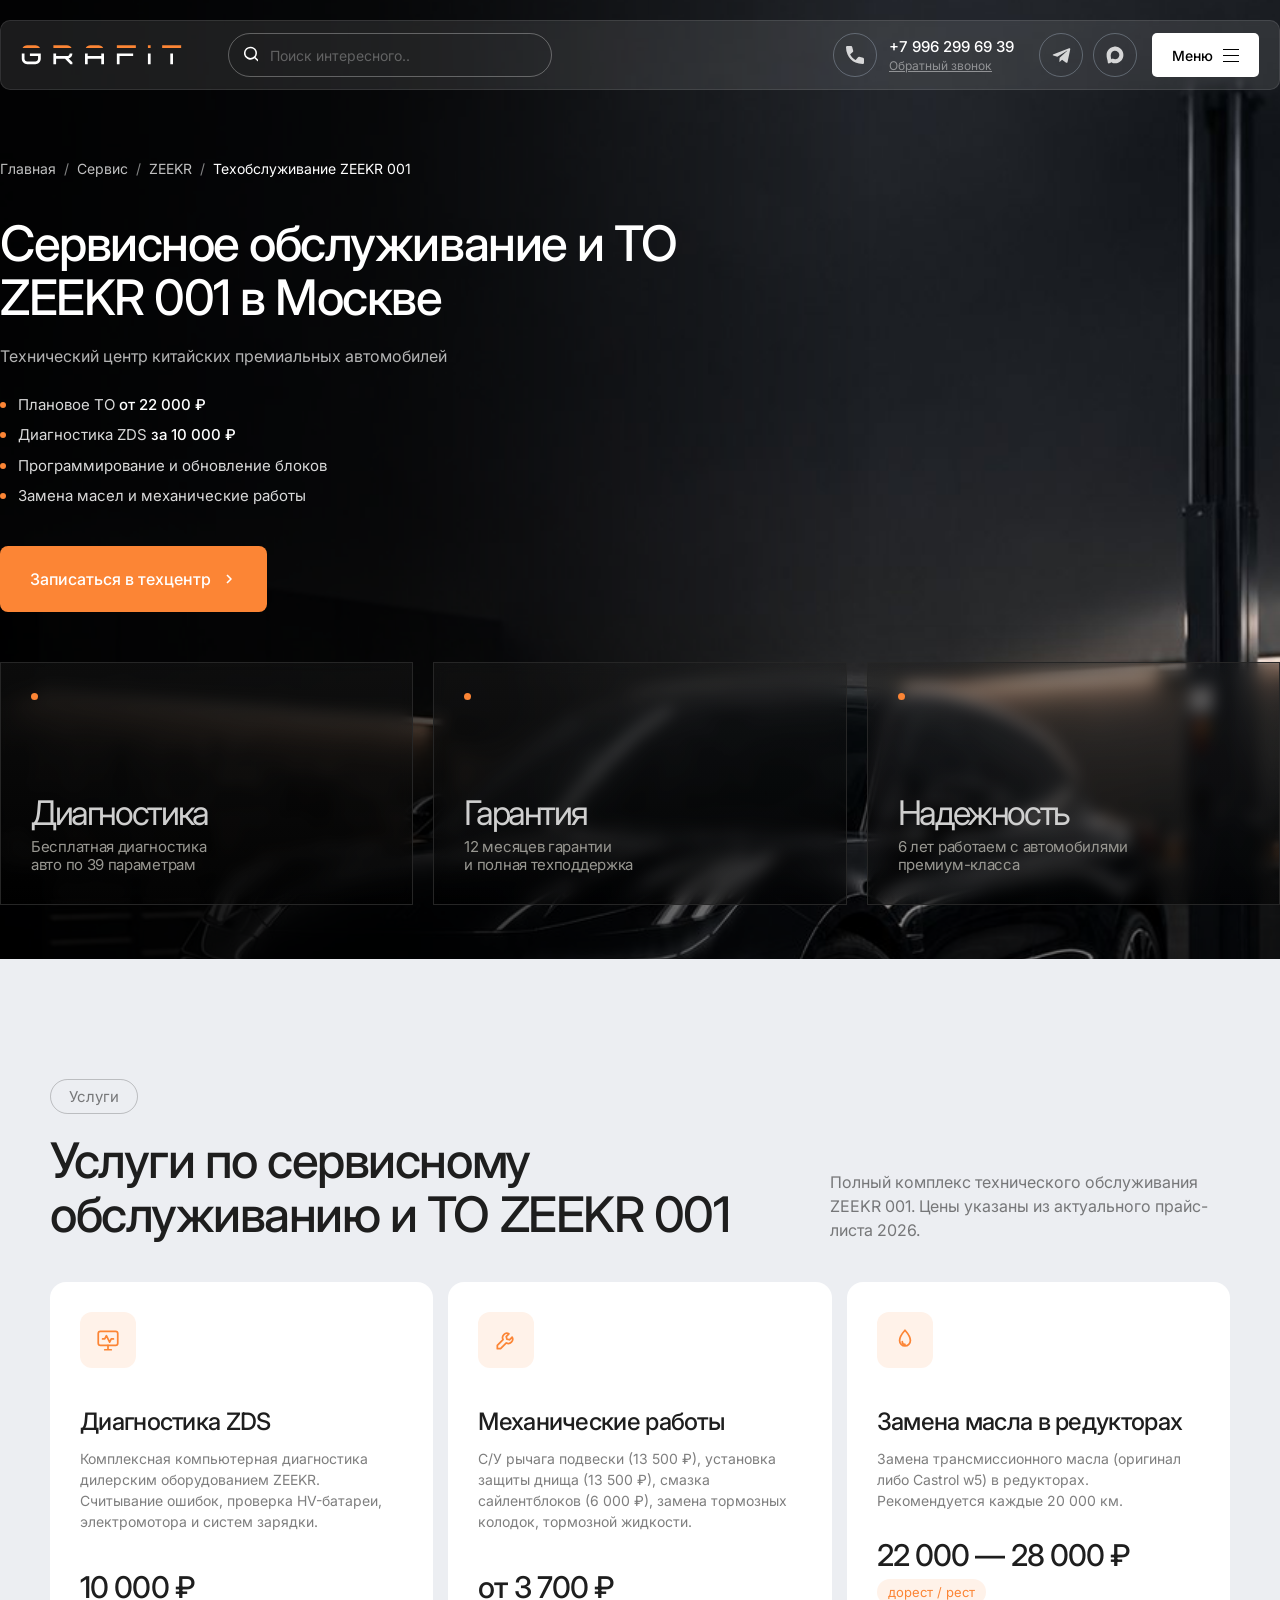
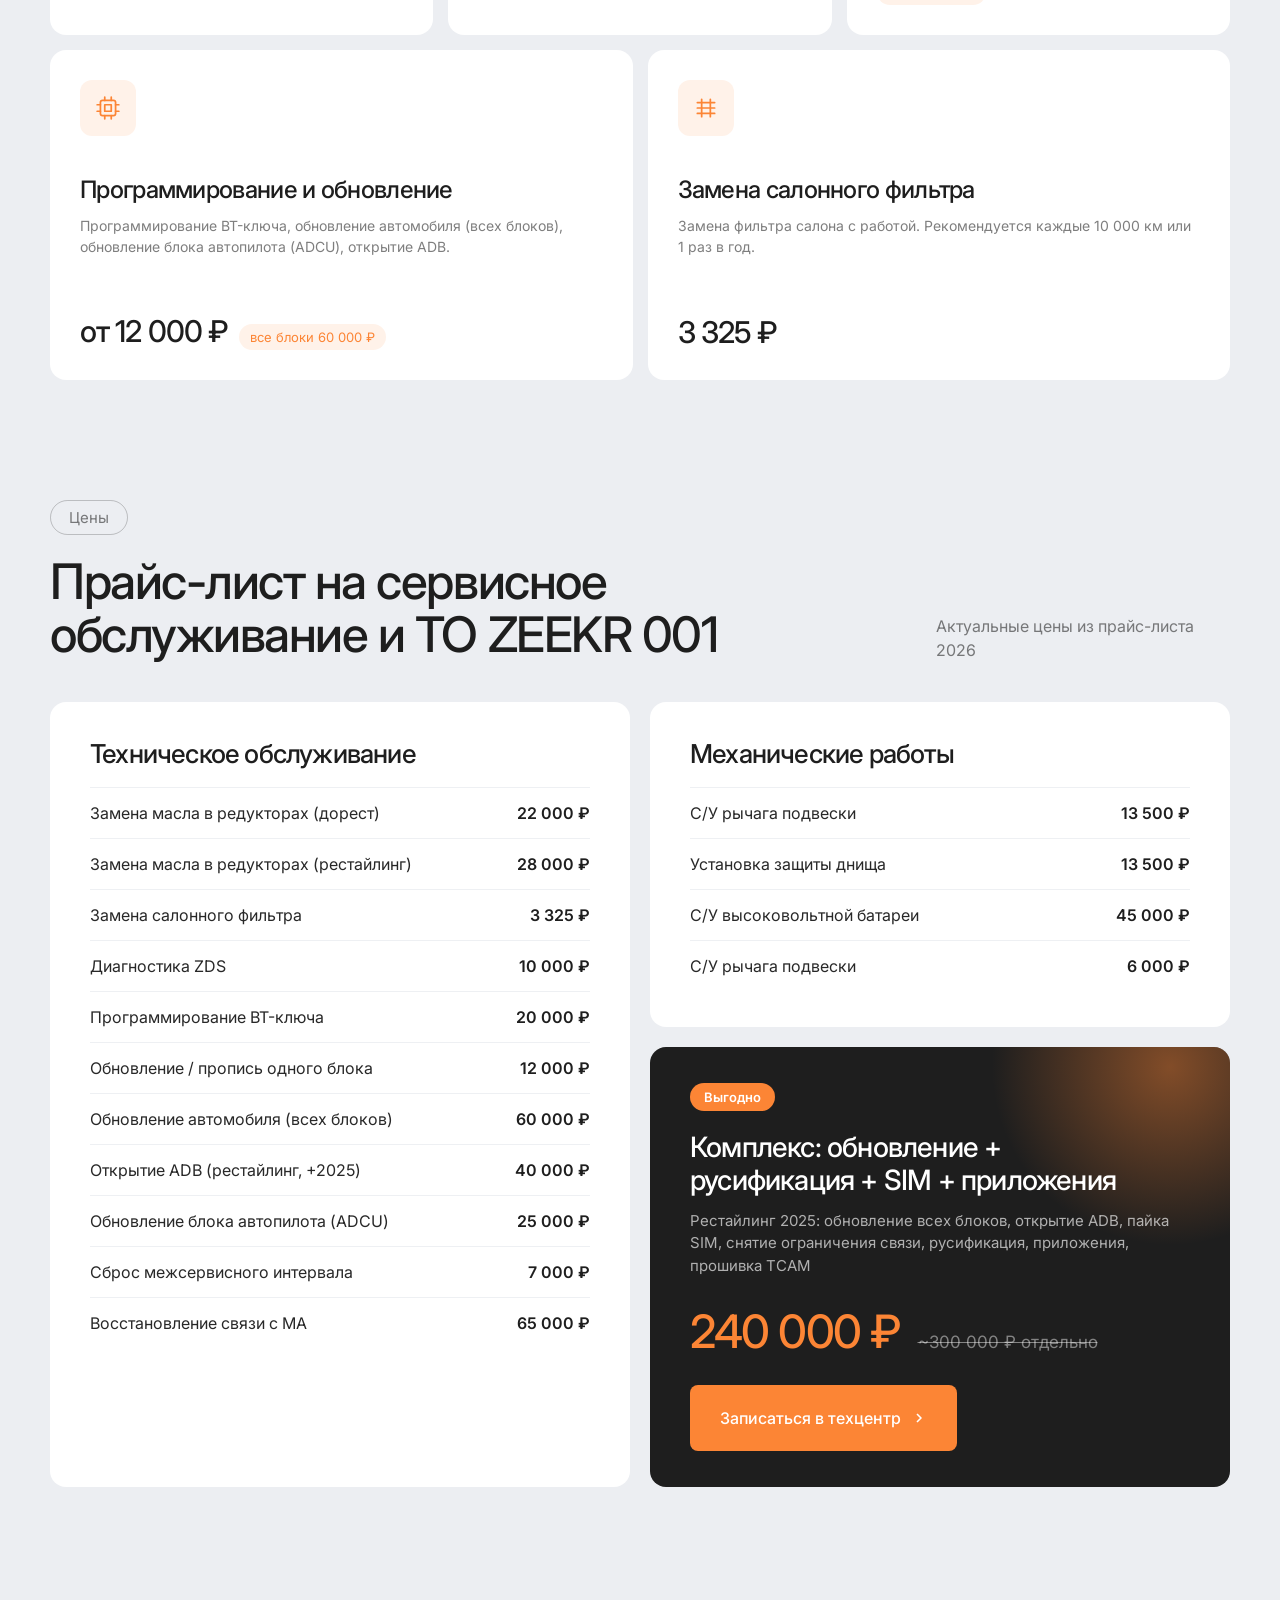
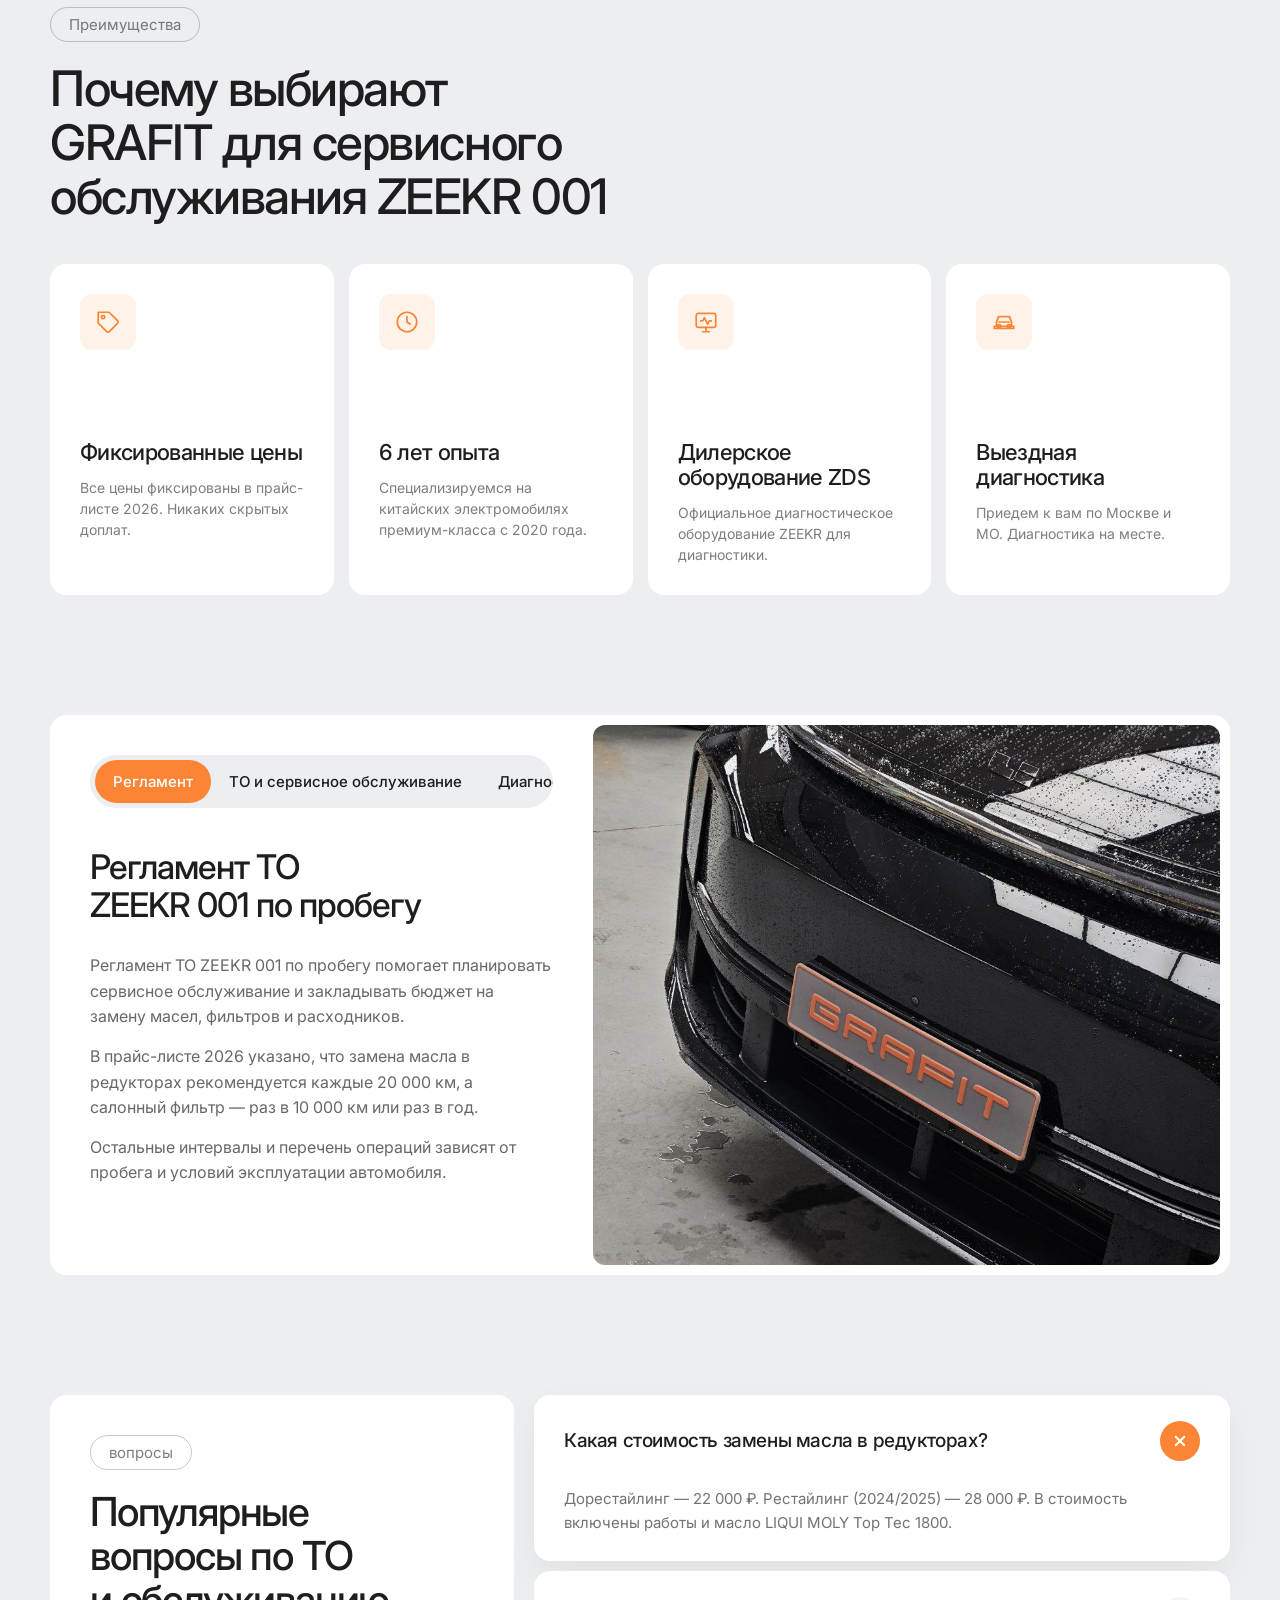
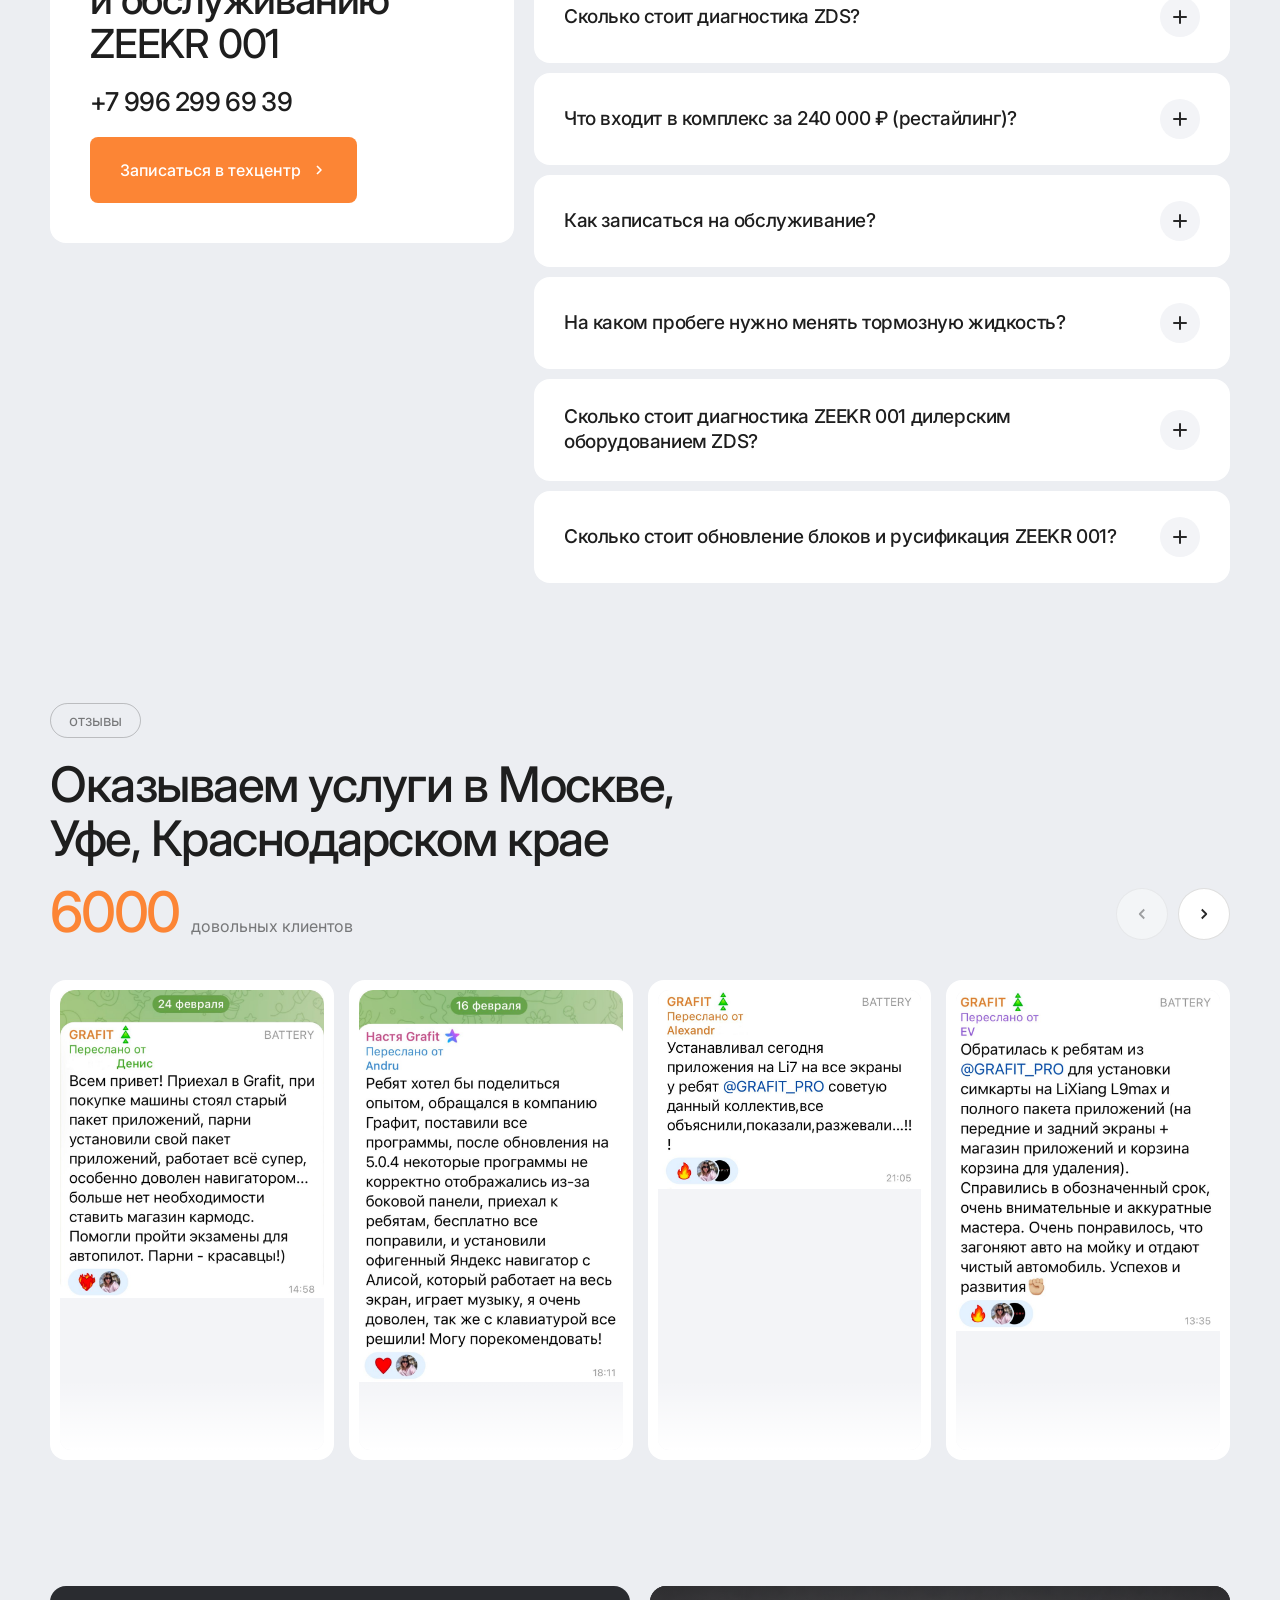
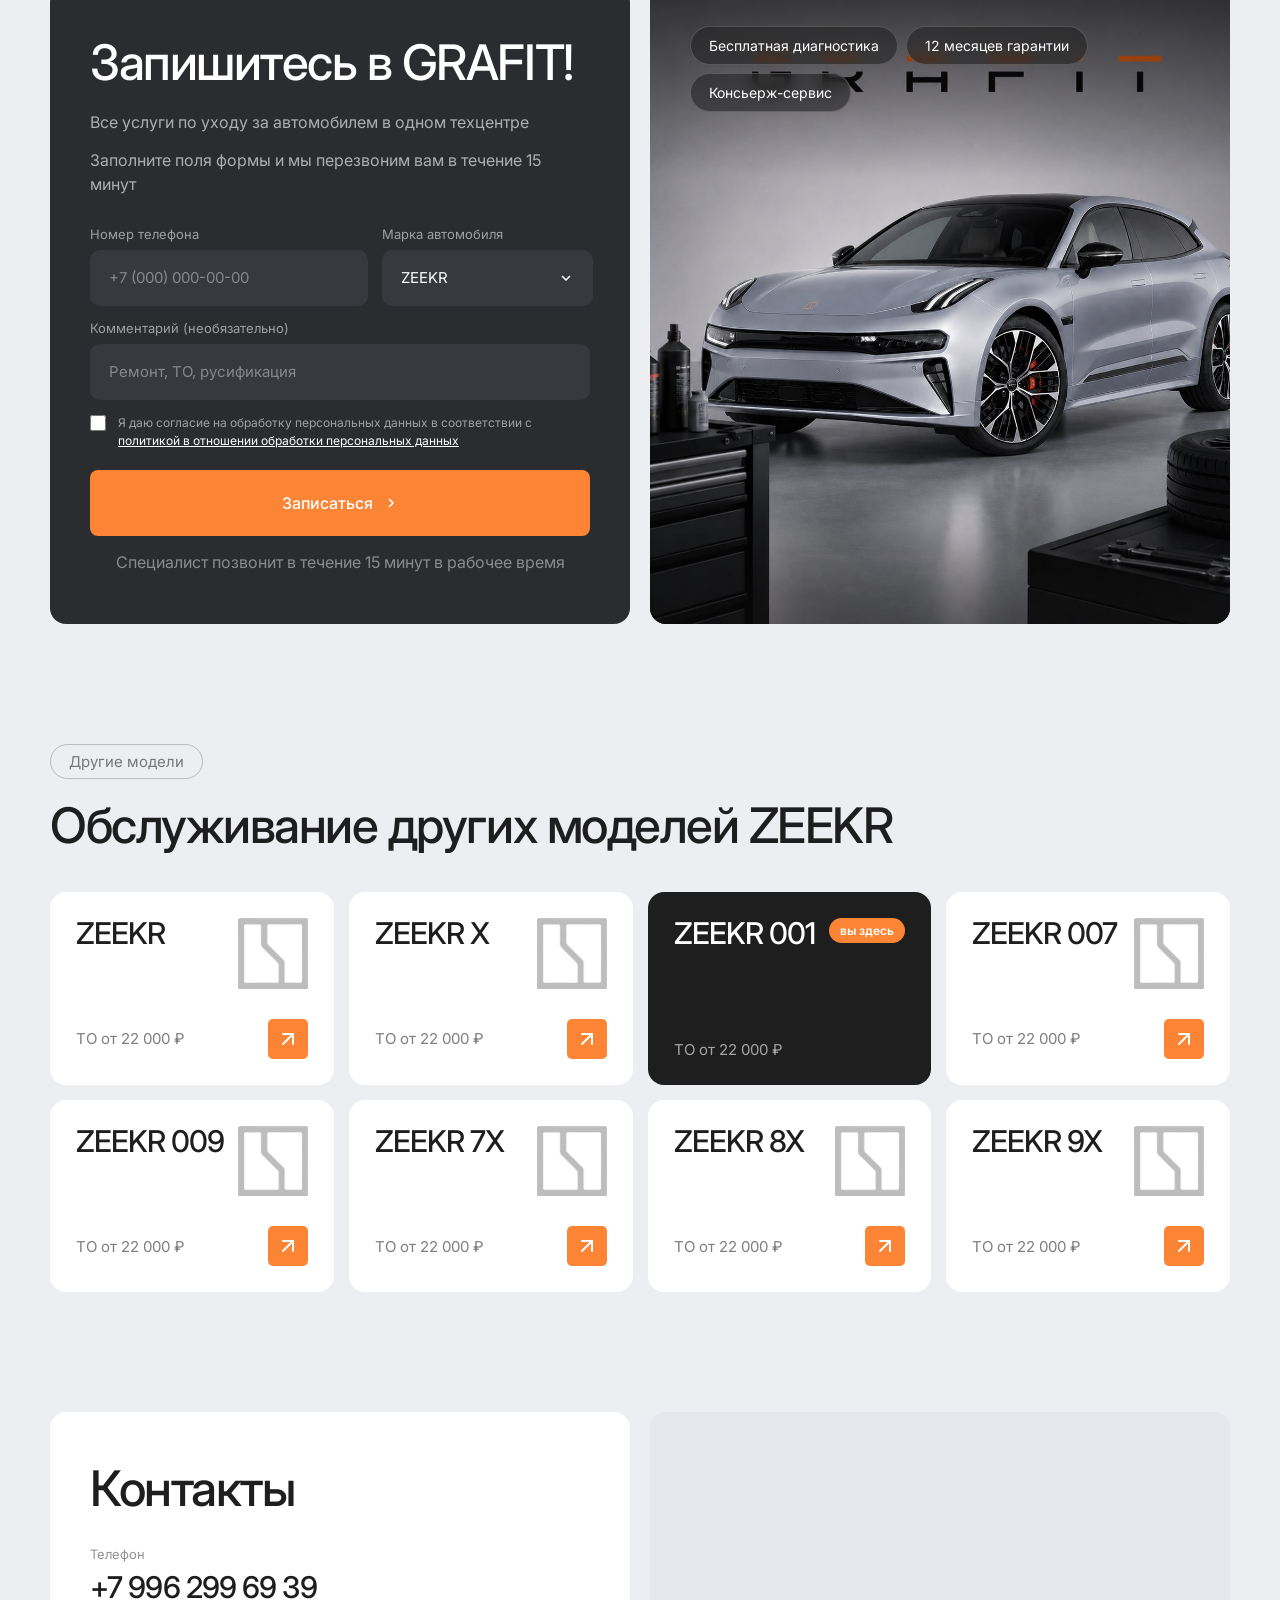
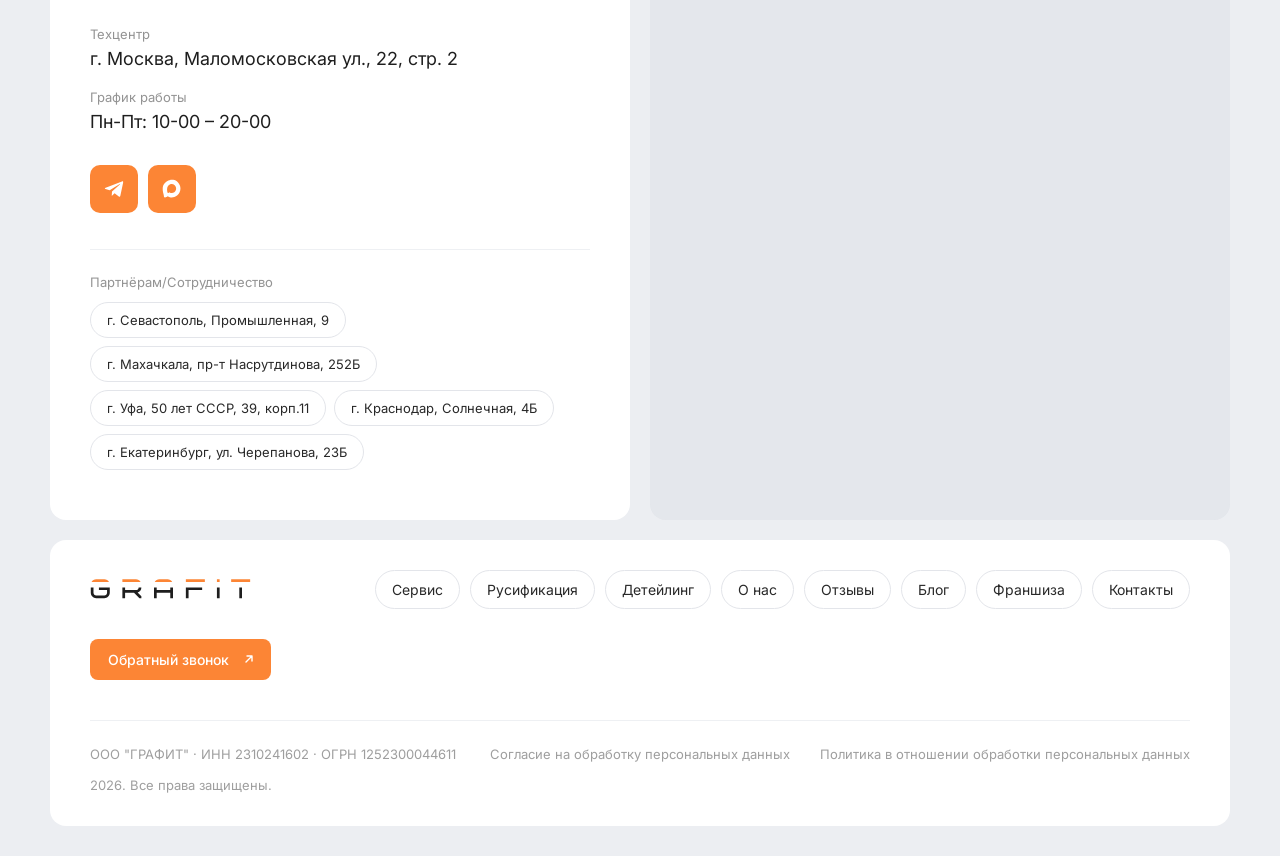
==== commit 8814aeea: "Smooth FAQ accordion animation Co-Authored-By: Claude Opus 5.5 <noreply@anthropic.com>" ====
--- a/zeekr-001.html
+++ b/zeekr-001.html
@@ -3,11 +3,12 @@
 <head>
 <meta charset="UTF-8">
 <meta name="viewport" content="width=device-width, initial-scale=1.0">
+<meta name="format-detection" content="telephone=no, date=no, address=no, email=no">
 <title>Сервисное обслуживание и ТО ZEEKR 001 в Москве — GRAFIT</title>
 <meta name="description" content="Полный комплекс технического обслуживания ZEEKR 001. Цены из актуального прайс-листа 2026.">
 <link rel="stylesheet" href="https://fonts.googleapis.com/css2?family=Inter:wght@400;500;600;700;800&display=swap">
-<link rel="stylesheet" href="assets/css/main.css?v=24">
-<link rel="stylesheet" href="assets/css/model.css?v=7">
+<link rel="stylesheet" href="assets/css/main.css?v=26">
+<link rel="stylesheet" href="assets/css/model.css?v=13">
 </head>
 <body>
 
@@ -29,14 +30,17 @@
   <a href="https://grafit-service.ru/contacts/">Контакты</a>
   <a href="#contact">Записаться</a>
   <div class="mobile-nav-phone">
-    <a href="tel:+79962996939">+7 996 299 69 39</a>
+    <a href="tel:+79962996939">+7&nbsp;996&nbsp;299 69 39</a>
   </div>
 </nav>
 
 <!-- HERO SECTION (header + text + feature cards — all over the same bg photo) -->
 <section class="hero hero--model">
   <div class="hero-bg">
-    <img src="assets/zeekr-001/hero-garage.jpg" alt="">
+    <picture>
+      <source media="(max-width: 900px)" srcset="assets/zeekr-001/hero-mobile.jpg">
+      <img src="assets/zeekr-001/hero-garage.jpg" alt="">
+    </picture>
   </div>
   <div class="hero-overlay"></div>
 
@@ -53,7 +57,7 @@
       <div class="header-contact">
         <a href="tel:+79962996939" class="icon-btn" aria-label="Позвонить"><svg width="18" height="18" viewBox="0 0 15.333 15.333" fill="none"><path d="M14.333 11v3.333c-2.298 0-4.225-.412-5.833-1.104C5.3 11.852 3.353 9.371 2.25 6.833 1.333 4.727 1 2.582 1 1h3.333L5.167 4.333 2.25 6.833c1.103 2.538 3.049 5.019 6.25 6.396L11 10.167 14.333 11z" fill="white"/><path d="M8.5 13.229c1.608.692 3.535 1.104 5.833 1.104V11l-3.333-.833L8.5 13.229zm0 0C5.3 11.852 3.353 9.371 2.25 6.833m0 0C1.333 4.727 1 2.582 1 1h3.333L5.167 4.333 2.25 6.833z" stroke="white" stroke-width="2" stroke-linecap="round" stroke-linejoin="round"/></svg></a>
         <div class="header-phone-area">
-          <a href="tel:+79962996939" class="header-phone-num">+7 996 299 69 39</a>
+          <a href="tel:+79962996939" class="header-phone-num">+7&nbsp;996&nbsp;299 69 39</a>
           <a href="#contact" class="header-callback">Обратный звонок</a>
         </div>
       </div>
@@ -74,8 +78,8 @@
     <h1 class="hero-title">Сервисное обслуживание и&nbsp;ТО ZEEKR&nbsp;001 в&nbsp;Москве</h1>
     <p class="hero-subtitle">Технический центр китайских премиальных автомобилей</p>
     <ul class="hero-points">
-      <li>Плановое ТО <b>от 22 000 ₽</b></li>
-      <li>Диагностика ZDS <b>за 10 000 ₽</b></li>
+      <li>Плановое ТО <b>от 22&nbsp;000&nbsp;₽</b></li>
+      <li>Диагностика ZDS <b>за 10&nbsp;000&nbsp;₽</b></li>
       <li>Программирование и обновление блоков</li>
       <li>Замена масел и механические работы</li>
     </ul>
@@ -107,31 +111,31 @@
         <div class="adv-icon"><svg width="26" height="26" viewBox="0 0 24 24" fill="none" stroke="currentColor" stroke-width="1.6" stroke-linecap="round" stroke-linejoin="round"><rect x="3" y="4" width="18" height="13" rx="2"/><path d="M7 11h2l1.5-3 3 6 1.5-3h2"/><path d="M9 21h6M12 17v4"/></svg></div>
         <h3>Диагностика ZDS</h3>
         <p>Комплексная компьютерная диагностика дилерским оборудованием ZEEKR. Считывание ошибок, проверка HV-батареи, электромотора и&nbsp;систем зарядки.</p>
-        <div class="svc-price"><b>10 000 ₽</b></div>
+        <div class="svc-price"><b>10&nbsp;000&nbsp;₽</b></div>
       </article>
       <article class="svc-card fade-up fade-up-delay-1">
         <div class="adv-icon"><svg width="26" height="26" viewBox="0 0 24 24" fill="none" stroke="currentColor" stroke-width="1.6" stroke-linecap="round" stroke-linejoin="round"><path d="M14.7 6.3a4 4 0 00-5.4 5.4L4 17v3h3l5.3-5.3a4 4 0 005.4-5.4l-2.5 2.5-2.4-.6-.6-2.4 2.5-2.5z"/></svg></div>
         <h3>Механические работы</h3>
-        <p>С/У рычага подвески (13 500 ₽), установка защиты днища (13 500 ₽), смазка сайлентблоков (6 000 ₽), замена тормозных колодок, тормозной жидкости.</p>
-        <div class="svc-price"><b>от 3 700 ₽</b></div>
+        <p>С/У рычага подвески (13&nbsp;500&nbsp;₽), установка защиты днища (13&nbsp;500&nbsp;₽), смазка сайлентблоков (6&nbsp;000&nbsp;₽), замена тормозных колодок, тормозной жидкости.</p>
+        <div class="svc-price"><b>от 3&nbsp;700&nbsp;₽</b></div>
       </article>
       <article class="svc-card fade-up fade-up-delay-2">
         <div class="adv-icon"><svg width="26" height="26" viewBox="0 0 24 24" fill="none" stroke="currentColor" stroke-width="1.6" stroke-linecap="round" stroke-linejoin="round"><path d="M12 3s-5 5.6-5 9.5a5 5 0 0010 0C17 8.6 12 3 12 3z"/><path d="M9.5 13.5a2.5 2.5 0 002.5 2.5"/></svg></div>
         <h3>Замена масла в&nbsp;редукторах</h3>
-        <p>Замена трансмиссионного масла (оригинал либо Castrol w5) в&nbsp;редукторах. Рекомендуется каждые 20 000 км.</p>
-        <div class="svc-price"><b>22 000 — 28 000 ₽</b><small>дорест / рест</small></div>
+        <p>Замена трансмиссионного масла (оригинал либо Castrol w5) в&nbsp;редукторах. Рекомендуется каждые 20&nbsp;000 км.</p>
+        <div class="svc-price"><b>22&nbsp;000 — 28&nbsp;000&nbsp;₽</b><small>дорест / рест</small></div>
       </article>
       <article class="svc-card wide fade-up">
         <div class="adv-icon"><svg width="26" height="26" viewBox="0 0 24 24" fill="none" stroke="currentColor" stroke-width="1.6" stroke-linecap="round" stroke-linejoin="round"><rect x="5" y="5" width="14" height="14" rx="2"/><rect x="9" y="9" width="6" height="6"/><path d="M9 2v3M15 2v3M9 19v3M15 19v3M2 9h3M2 15h3M19 9h3M19 15h3"/></svg></div>
         <h3>Программирование и&nbsp;обновление</h3>
         <p>Программирование BT-ключа, обновление автомобиля (всех блоков), обновление блока автопилота (ADCU), открытие ADB.</p>
-        <div class="svc-price"><b>от 12 000 ₽</b><small>все блоки 60 000 ₽</small></div>
+        <div class="svc-price"><b>от 12&nbsp;000&nbsp;₽</b><small>все блоки 60&nbsp;000&nbsp;₽</small></div>
       </article>
       <article class="svc-card wide fade-up fade-up-delay-1">
         <div class="adv-icon"><svg width="26" height="26" viewBox="0 0 24 24" fill="none" stroke="currentColor" stroke-width="1.6" stroke-linecap="round" stroke-linejoin="round"><path d="M4 7h16M4 12h16M4 17h16"/><path d="M8 4v16M16 4v16"/></svg></div>
         <h3>Замена салонного фильтра</h3>
-        <p>Замена фильтра салона с&nbsp;работой. Рекомендуется каждые 10 000 км или 1 раз в&nbsp;год.</p>
-        <div class="svc-price"><b>3 325 ₽</b></div>
+        <p>Замена фильтра салона с&nbsp;работой. Рекомендуется каждые 10&nbsp;000 км или 1 раз в&nbsp;год.</p>
+        <div class="svc-price"><b>3&nbsp;325&nbsp;₽</b></div>
       </article>
     </div>
   </section>
@@ -149,34 +153,34 @@
       <div class="price-card fade-up">
         <h3>Техническое обслуживание</h3>
         <ul class="price-list">
-          <li><span>Замена масла в редукторах (дорест)</span><b>22 000 ₽</b></li>
-          <li><span>Замена масла в редукторах (рестайлинг)</span><b>28 000 ₽</b></li>
-          <li><span>Замена салонного фильтра</span><b>3 325 ₽</b></li>
-          <li><span>Диагностика ZDS</span><b>10 000 ₽</b></li>
-          <li><span>Программирование BT-ключа</span><b>20 000 ₽</b></li>
-          <li><span>Обновление / пропись одного блока</span><b>12 000 ₽</b></li>
-          <li><span>Обновление автомобиля (всех блоков)</span><b>60 000 ₽</b></li>
-          <li><span>Открытие ADB (рестайлинг, +2025)</span><b>40 000 ₽</b></li>
-          <li><span>Обновление блока автопилота (ADCU)</span><b>25 000 ₽</b></li>
-          <li><span>Сброс межсервисного интервала</span><b>7 000 ₽</b></li>
-          <li><span>Восстановление связи с МА</span><b>65 000 ₽</b></li>
+          <li><span>Замена масла в редукторах (дорест)</span><b>22&nbsp;000&nbsp;₽</b></li>
+          <li><span>Замена масла в редукторах (рестайлинг)</span><b>28&nbsp;000&nbsp;₽</b></li>
+          <li><span>Замена салонного фильтра</span><b>3&nbsp;325&nbsp;₽</b></li>
+          <li><span>Диагностика ZDS</span><b>10&nbsp;000&nbsp;₽</b></li>
+          <li><span>Программирование BT-ключа</span><b>20&nbsp;000&nbsp;₽</b></li>
+          <li><span>Обновление / пропись одного блока</span><b>12&nbsp;000&nbsp;₽</b></li>
+          <li><span>Обновление автомобиля (всех блоков)</span><b>60&nbsp;000&nbsp;₽</b></li>
+          <li><span>Открытие ADB (рестайлинг, +2025)</span><b>40&nbsp;000&nbsp;₽</b></li>
+          <li><span>Обновление блока автопилота (ADCU)</span><b>25&nbsp;000&nbsp;₽</b></li>
+          <li><span>Сброс межсервисного интервала</span><b>7&nbsp;000&nbsp;₽</b></li>
+          <li><span>Восстановление связи с МА</span><b>65&nbsp;000&nbsp;₽</b></li>
         </ul>
       </div>
       <div class="price-col">
         <div class="price-card fade-up fade-up-delay-1">
           <h3>Механические работы</h3>
           <ul class="price-list">
-            <li><span>С/У рычага подвески</span><b>13 500 ₽</b></li>
-            <li><span>Установка защиты днища</span><b>13 500 ₽</b></li>
-            <li><span>С/У высоковольтной батареи</span><b>45 000 ₽</b></li>
-            <li><span>С/У рычага подвески</span><b>6 000 ₽</b></li>
+            <li><span>С/У рычага подвески</span><b>13&nbsp;500&nbsp;₽</b></li>
+            <li><span>Установка защиты днища</span><b>13&nbsp;500&nbsp;₽</b></li>
+            <li><span>С/У высоковольтной батареи</span><b>45&nbsp;000&nbsp;₽</b></li>
+            <li><span>С/У рычага подвески</span><b>6&nbsp;000&nbsp;₽</b></li>
           </ul>
         </div>
         <div class="deal-card fade-up fade-up-delay-2">
           <span class="deal-badge">Выгодно</span>
           <h3>Комплекс: обновление + русификация + SIM + приложения</h3>
           <p>Рестайлинг 2025: обновление всех блоков, открытие ADB, пайка SIM, снятие ограничения связи, русификация, приложения, прошивка TCAM</p>
-          <div class="deal-prices"><b>240 000 ₽</b><s>~300 000 ₽ отдельно</s></div>
+          <div class="deal-prices"><b>240&nbsp;000&nbsp;₽</b><s>~300&nbsp;000&nbsp;₽ отдельно</s></div>
           <a href="#contact" class="btn-primary">Записаться в техцентр <svg width="16" height="16" viewBox="0 0 16 16" fill="none"><path d="M6 4L10 8L6 12" stroke-width="1.6" stroke-linejoin="round" stroke="white"/></svg></a>
         </div>
       </div>
@@ -236,7 +240,7 @@
         <div class="vc-pane on">
           <h3>Регламент ТО ZEEKR&nbsp;001 по&nbsp;пробегу</h3>
           <p>Регламент ТО ZEEKR 001 по пробегу помогает планировать сервисное обслуживание и закладывать бюджет на замену масел, фильтров и расходников.</p>
-          <p>В прайс-листе 2026 указано, что замена масла в редукторах рекомендуется каждые 20 000 км, а салонный фильтр — раз в 10 000 км или раз в год.</p>
+          <p>В прайс-листе 2026 указано, что замена масла в редукторах рекомендуется каждые 20&nbsp;000 км, а салонный фильтр — раз в 10&nbsp;000 км или раз в год.</p>
           <p>Остальные интервалы и перечень операций зависят от пробега и условий эксплуатации автомобиля.</p>
         </div>
         <div class="vc-pane">
@@ -253,13 +257,13 @@
         <div class="vc-pane">
           <h3>Диагностика и&nbsp;обновление ПО ZEEKR&nbsp;001 (ZDS, блоки, ADB)</h3>
           <p>Диагностика и обновление ПО ZEEKR 001 выполняются на официальном дилерском оборудовании ZDS.</p>
-          <p>Комплексная диагностика стоит 10 000 ₽ и включает:</p>
+          <p>Комплексная диагностика стоит 10&nbsp;000&nbsp;₽ и включает:</p>
           <ul class="info-list">
             <li>считывание ошибок,</li>
             <li>проверку HV‑батареи,</li>
             <li>электромотора и систем зарядки.</li>
           </ul>
-          <p>Также доступны обновление автомобиля по всем блокам за 60 000 ₽.</p>
+          <p>Также доступны обновление автомобиля по всем блокам за 60&nbsp;000&nbsp;₽.</p>
         </div>
       </div>
       <div class="vc-photos">
@@ -276,25 +280,25 @@
       <div class="faq-side fade-up">
         <span class="tag" style="align-self:flex-start;margin-bottom:0">вопросы</span>
         <h2>Популярные вопросы по&nbsp;ТО и&nbsp;обслуживанию ZEEKR&nbsp;001</h2>
-        <a class="faq-phone" href="tel:+79962996939">+7 996 299 69 39</a>
+        <a class="faq-phone" href="tel:+79962996939">+7&nbsp;996&nbsp;299 69 39</a>
         <a href="#contact" class="btn-primary">Записаться в техцентр <svg width="16" height="16" viewBox="0 0 16 16" fill="none"><path d="M6 4L10 8L6 12" stroke-width="1.6" stroke-linejoin="round" stroke="white"/></svg></a>
       </div>
       <div class="faq-list">
         <details class="faq-item fade-up" open>
           <summary>Какая стоимость замены масла в редукторах?<i></i></summary>
-          <div class="faq-answer">Дорестайлинг — 22 000 ₽. Рестайлинг (2024/2025) — 28 000 ₽. В стоимость включены работы и масло LIQUI MOLY Top Tec 1800.</div>
+          <div class="faq-answer">Дорестайлинг — 22&nbsp;000&nbsp;₽. Рестайлинг (2024/2025) — 28&nbsp;000&nbsp;₽. В стоимость включены работы и масло LIQUI MOLY Top Tec 1800.</div>
         </details>
         <details class="faq-item fade-up">
           <summary>Сколько стоит диагностика ZDS?<i></i></summary>
-          <div class="faq-answer">Комплексная диагностика дилерским оборудованием ZDS — 10 000 ₽. Включает считывание ошибок, проверку HV-батареи, электромотора и систем зарядки.</div>
-        </details>
-        <details class="faq-item fade-up">
-          <summary>Что входит в комплекс за 240 000 ₽ (рестайлинг)?<i></i></summary>
-          <div class="faq-answer">Обновление всех блоков автомобиля, открытие ADB, пайка SIM-карты, снятие ограничения связи SIM, русификация, установка приложений, прошивка TCAM. При заказе отдельно — ~300 000 ₽.</div>
+          <div class="faq-answer">Комплексная диагностика дилерским оборудованием ZDS — 10&nbsp;000&nbsp;₽. Включает считывание ошибок, проверку HV-батареи, электромотора и систем зарядки.</div>
+        </details>
+        <details class="faq-item fade-up">
+          <summary>Что входит в комплекс за 240&nbsp;000&nbsp;₽ (рестайлинг)?<i></i></summary>
+          <div class="faq-answer">Обновление всех блоков автомобиля, открытие ADB, пайка SIM-карты, снятие ограничения связи SIM, русификация, установка приложений, прошивка TCAM. При заказе отдельно — ~300&nbsp;000&nbsp;₽.</div>
         </details>
         <details class="faq-item fade-up">
           <summary>Как записаться на обслуживание?<i></i></summary>
-          <div class="faq-answer">Заполните форму ниже или позвоните по телефону +7 996 299 69 39. Мы перезвоним в течение 15 минут в рабочее время.</div>
+          <div class="faq-answer">Заполните форму ниже или позвоните по телефону +7&nbsp;996&nbsp;299 69 39. Мы перезвоним в течение 15 минут в рабочее время.</div>
         </details>
         <details class="faq-item fade-up">
           <summary>На каком пробеге нужно менять тормозную жидкость?<i></i></summary>
@@ -302,11 +306,11 @@
         </details>
         <details class="faq-item fade-up">
           <summary>Сколько стоит диагностика ZEEKR 001 дилерским оборудованием ZDS?<i></i></summary>
-          <div class="faq-answer">Комплексная компьютерная диагностика ZEEKR 001 дилерским оборудованием ZDS стоит 10 000 ₽ и включает считывание ошибок, проверку HV‑батареи, электромотора и систем зарядки.</div>
+          <div class="faq-answer">Комплексная компьютерная диагностика ZEEKR 001 дилерским оборудованием ZDS стоит 10&nbsp;000&nbsp;₽ и включает считывание ошибок, проверку HV‑батареи, электромотора и систем зарядки.</div>
         </details>
         <details class="faq-item fade-up">
           <summary>Сколько стоит обновление блоков и русификация ZEEKR 001?<i></i></summary>
-          <div class="faq-answer">Обновление всех блоков автомобиля ZEEKR 001 по прайс-листу 2026 стоит 60 000 ₽, а комплекс, включающий обновление, русификацию, SIM и приложения для рестайлинга 2025 года, при заказе отдельно указан как ~300 000 ₽.</div>
+          <div class="faq-answer">Обновление всех блоков автомобиля ZEEKR 001 по прайс-листу 2026 стоит 60&nbsp;000&nbsp;₽, а комплекс, включающий обновление, русификацию, SIM и приложения для рестайлинга 2025 года, при заказе отдельно указан как ~300&nbsp;000&nbsp;₽.</div>
         </details>
       </div>
     </div>
@@ -405,14 +409,14 @@
       </div>
     </div>
     <div class="models-grid">
-      <a class="model-card fade-up" href="https://grafit-service.ru/zeekr-service"><div class="model-top"><h3>ZEEKR</h3><img src="assets/brands/zeekr.png" alt=""></div><div class="model-bottom"><span>ТО от 22 000 ₽</span><span class="arrow-sq"><svg viewBox="0 0 18 18" fill="none"><path d="M4 14L14 4M14 14V4H4" stroke="#fff" stroke-width="2" stroke-linecap="round"/></svg></span></div></a>
-      <a class="model-card fade-up fade-up-delay-1" href="https://grafit-service.ru/service/zeekr/x/"><div class="model-top"><h3>ZEEKR X</h3><img src="assets/brands/zeekr.png" alt=""></div><div class="model-bottom"><span>ТО от 22 000 ₽</span><span class="arrow-sq"><svg viewBox="0 0 18 18" fill="none"><path d="M4 14L14 4M14 14V4H4" stroke="#fff" stroke-width="2" stroke-linecap="round"/></svg></span></div></a>
-      <div class="model-card current fade-up fade-up-delay-2" aria-current="page"><div class="model-top"><h3>ZEEKR 001</h3><span class="model-here">вы здесь</span></div><div class="model-bottom"><span>ТО от 22 000 ₽</span></div></div>
-      <a class="model-card fade-up fade-up-delay-3" href="https://grafit-service.ru/service/zeekr/007/"><div class="model-top"><h3>ZEEKR 007</h3><img src="assets/brands/zeekr.png" alt=""></div><div class="model-bottom"><span>ТО от 22 000 ₽</span><span class="arrow-sq"><svg viewBox="0 0 18 18" fill="none"><path d="M4 14L14 4M14 14V4H4" stroke="#fff" stroke-width="2" stroke-linecap="round"/></svg></span></div></a>
-      <a class="model-card fade-up" href="https://grafit-service.ru/service/zeekr/009/"><div class="model-top"><h3>ZEEKR 009</h3><img src="assets/brands/zeekr.png" alt=""></div><div class="model-bottom"><span>ТО от 22 000 ₽</span><span class="arrow-sq"><svg viewBox="0 0 18 18" fill="none"><path d="M4 14L14 4M14 14V4H4" stroke="#fff" stroke-width="2" stroke-linecap="round"/></svg></span></div></a>
-      <a class="model-card fade-up fade-up-delay-1" href="https://grafit-service.ru/service/zeekr/7x/"><div class="model-top"><h3>ZEEKR 7X</h3><img src="assets/brands/zeekr.png" alt=""></div><div class="model-bottom"><span>ТО от 22 000 ₽</span><span class="arrow-sq"><svg viewBox="0 0 18 18" fill="none"><path d="M4 14L14 4M14 14V4H4" stroke="#fff" stroke-width="2" stroke-linecap="round"/></svg></span></div></a>
-      <a class="model-card fade-up fade-up-delay-2" href="https://grafit-service.ru/service/zeekr/8x/"><div class="model-top"><h3>ZEEKR 8X</h3><img src="assets/brands/zeekr.png" alt=""></div><div class="model-bottom"><span>ТО от 22 000 ₽</span><span class="arrow-sq"><svg viewBox="0 0 18 18" fill="none"><path d="M4 14L14 4M14 14V4H4" stroke="#fff" stroke-width="2" stroke-linecap="round"/></svg></span></div></a>
-      <a class="model-card fade-up fade-up-delay-3" href="https://grafit-service.ru/service/zeekr/9x/"><div class="model-top"><h3>ZEEKR 9X</h3><img src="assets/brands/zeekr.png" alt=""></div><div class="model-bottom"><span>ТО от 22 000 ₽</span><span class="arrow-sq"><svg viewBox="0 0 18 18" fill="none"><path d="M4 14L14 4M14 14V4H4" stroke="#fff" stroke-width="2" stroke-linecap="round"/></svg></span></div></a>
+      <a class="model-card fade-up" href="https://grafit-service.ru/zeekr-service"><div class="model-top"><h3>ZEEKR</h3><img src="assets/brands/zeekr.png" alt=""></div><div class="model-bottom"><span>ТО от 22&nbsp;000&nbsp;₽</span><span class="arrow-sq"><svg viewBox="0 0 18 18" fill="none"><path d="M4 14L14 4M14 14V4H4" stroke="#fff" stroke-width="2" stroke-linecap="round"/></svg></span></div></a>
+      <a class="model-card fade-up fade-up-delay-1" href="https://grafit-service.ru/service/zeekr/x/"><div class="model-top"><h3>ZEEKR X</h3><img src="assets/brands/zeekr.png" alt=""></div><div class="model-bottom"><span>ТО от 22&nbsp;000&nbsp;₽</span><span class="arrow-sq"><svg viewBox="0 0 18 18" fill="none"><path d="M4 14L14 4M14 14V4H4" stroke="#fff" stroke-width="2" stroke-linecap="round"/></svg></span></div></a>
+      <div class="model-card current fade-up fade-up-delay-2" aria-current="page"><div class="model-top"><h3>ZEEKR 001</h3><span class="model-here">вы здесь</span></div><div class="model-bottom"><span>ТО от 22&nbsp;000&nbsp;₽</span></div></div>
+      <a class="model-card fade-up fade-up-delay-3" href="https://grafit-service.ru/service/zeekr/007/"><div class="model-top"><h3>ZEEKR 007</h3><img src="assets/brands/zeekr.png" alt=""></div><div class="model-bottom"><span>ТО от 22&nbsp;000&nbsp;₽</span><span class="arrow-sq"><svg viewBox="0 0 18 18" fill="none"><path d="M4 14L14 4M14 14V4H4" stroke="#fff" stroke-width="2" stroke-linecap="round"/></svg></span></div></a>
+      <a class="model-card fade-up" href="https://grafit-service.ru/service/zeekr/009/"><div class="model-top"><h3>ZEEKR 009</h3><img src="assets/brands/zeekr.png" alt=""></div><div class="model-bottom"><span>ТО от 22&nbsp;000&nbsp;₽</span><span class="arrow-sq"><svg viewBox="0 0 18 18" fill="none"><path d="M4 14L14 4M14 14V4H4" stroke="#fff" stroke-width="2" stroke-linecap="round"/></svg></span></div></a>
+      <a class="model-card fade-up fade-up-delay-1" href="https://grafit-service.ru/service/zeekr/7x/"><div class="model-top"><h3>ZEEKR 7X</h3><img src="assets/brands/zeekr.png" alt=""></div><div class="model-bottom"><span>ТО от 22&nbsp;000&nbsp;₽</span><span class="arrow-sq"><svg viewBox="0 0 18 18" fill="none"><path d="M4 14L14 4M14 14V4H4" stroke="#fff" stroke-width="2" stroke-linecap="round"/></svg></span></div></a>
+      <a class="model-card fade-up fade-up-delay-2" href="https://grafit-service.ru/service/zeekr/8x/"><div class="model-top"><h3>ZEEKR 8X</h3><img src="assets/brands/zeekr.png" alt=""></div><div class="model-bottom"><span>ТО от 22&nbsp;000&nbsp;₽</span><span class="arrow-sq"><svg viewBox="0 0 18 18" fill="none"><path d="M4 14L14 4M14 14V4H4" stroke="#fff" stroke-width="2" stroke-linecap="round"/></svg></span></div></a>
+      <a class="model-card fade-up fade-up-delay-3" href="https://grafit-service.ru/service/zeekr/9x/"><div class="model-top"><h3>ZEEKR 9X</h3><img src="assets/brands/zeekr.png" alt=""></div><div class="model-bottom"><span>ТО от 22&nbsp;000&nbsp;₽</span><span class="arrow-sq"><svg viewBox="0 0 18 18" fill="none"><path d="M4 14L14 4M14 14V4H4" stroke="#fff" stroke-width="2" stroke-linecap="round"/></svg></span></div></a>
     </div>
   </section>
 
@@ -422,7 +426,7 @@
       <div class="split-card fade-up">
         <h2>Контакты</h2>
         <div class="contact-lines">
-          <div class="contact-line"><small>Телефон</small><a class="big" href="tel:+79962996939">+7 996 299 69 39</a></div>
+          <div class="contact-line"><small>Телефон</small><a class="big" href="tel:+79962996939">+7&nbsp;996&nbsp;299 69 39</a></div>
           <div class="contact-line"><small>Техцентр</small><a href="https://yandex.by/maps/-/CXGajSzH" target="_blank" rel="noopener" data-ll="37.652382,55.811351">г. Москва, Маломосковская ул., 22, стр. 2</a></div>
           <div class="contact-line"><small>График работы</small><span>Пн-Пт: 10-00 – 20-00</span></div>
         </div>
@@ -482,6 +486,6 @@
 
 
 <script src="https://api-maps.yandex.ru/2.1/?lang=ru_RU&amp;apikey=5e9f9d66-a12d-4c6b-90b4-e7614f7d5698"></script>
-<script src="assets/js/main.js?v=4"></script>
+<script src="assets/js/main.js?v=7"></script>
 </body>
 </html>
--- a/assets/css/main.css
+++ b/assets/css/main.css
@@ -1393,3 +1393,21 @@
 @media (max-width: 900px) {
   .split-card p { font-size: 15px; line-height: 1.55; }
 }
+
+/* ===== MOBILE TYPE SCALE (unified) =====
+   H1 34 · section H2 30 · panel H3 24 · card H3 20 · body 15 · buttons 15 · captions 13 */
+@media (max-width: 900px) {
+  .form-card h2 { font-size: 30px; letter-spacing: -0.9px; }
+  .vc-pane h3, .split-card h3 { font-size: 24px; letter-spacing: -0.7px; }
+  .case-card h3 { font-size: 20px; letter-spacing: -0.5px; }
+  .case-card p, .case-card li { font-size: 15px; }
+  .check-list li { font-size: 15px; }
+  .cta-left p { font-size: 15px; }
+  .vc-more { font-size: 15px; }
+  .btn-primary { font-size: 15px; }
+  .form-note { font-size: 13px; }
+  .contact-line a, .contact-line span { font-size: 15px; }
+}
+
+/* iOS auto-detected links (prices, dates): keep page colors */
+a[x-apple-data-detectors], a[href^="tel:"]:not([class]) { color: inherit !important; text-decoration: none !important; }
--- a/assets/css/model.css
+++ b/assets/css/model.css
@@ -275,3 +275,57 @@
   .model-card .model-top { flex-direction: column; gap: 8px; }
   .model-card h3 { font-size: 22px; }
 }
+
+/* ===== MOBILE TYPE SCALE (unified, model page) ===== */
+@media (max-width: 900px) {
+  .section-lead { font-size: 15px; }
+  .svc-card h3, .price-card h3 { font-size: 20px; letter-spacing: -0.5px; }
+  .svc-card p { font-size: 15px; }
+  .deal-card h3 { font-size: 22px; }
+  .info-panel .vc-pane h3 { font-size: 24px; }
+  .faq-item summary { font-size: 16px; }
+  .reviews-stat b { font-size: 40px; }
+  .reviews-stat span { font-size: 15px; }
+  .model-card h3 { font-size: 20px; }
+}
+
+/* mobile: dedicated vertical hero photo */
+@media (max-width: 900px) {
+  .hero--model .hero-bg { top: 0; height: 100%; }
+  .hero--model .hero-bg img { object-position: 50% 100%; transform: none; }
+  .hero--model .hero-overlay { background: linear-gradient(180deg, rgba(0,0,0,0.5) 0%, rgba(0,0,0,0.3) 45%, rgba(0,0,0,0) 60%); }
+}
+
+/* mobile: reserve room under the button so the car (lower ~40% of the photo) never sits under text */
+@media (max-width: 900px) {
+  .hero--model .hero-content { padding-bottom: calc(86vw - 150px); }
+}
+
+/* mobile: services as an equal-height horizontal swipe row (like advantages) */
+@media (max-width: 900px) {
+  .svc-grid {
+    display: grid;
+    grid-template-columns: none;
+    grid-auto-flow: column;
+    grid-auto-columns: 78%;
+    gap: 10px;
+    overflow-x: auto;
+    scroll-snap-type: x mandatory;
+    scrollbar-width: none;
+    margin: 0 -16px;
+    padding: 0 16px 4px;
+    scroll-padding-left: 16px;
+  }
+  .svc-grid::-webkit-scrollbar { display: none; }
+  .svc-card, .svc-card.wide { grid-column: auto; scroll-snap-align: start; height: 100%; }
+  .svc-card:hover { transform: none; box-shadow: none; }
+}
+
+/* FAQ smooth accordion: JS animates height; icon follows .is-open */
+.faq-answer { animation: none; overflow: hidden; }
+.faq-item[open] summary i { background: #f3f4f7; transform: none; }
+.faq-item[open] summary i::before, .faq-item[open] summary i::after { background: #282828; }
+.faq-item.is-open summary i { background: #fc8535; transform: rotate(45deg); }
+.faq-item.is-open summary i::before, .faq-item.is-open summary i::after { background: #fff; }
+.faq-item[open] { box-shadow: none; }
+.faq-item.is-open { box-shadow: 0 14px 34px rgba(0,0,0,0.05); }
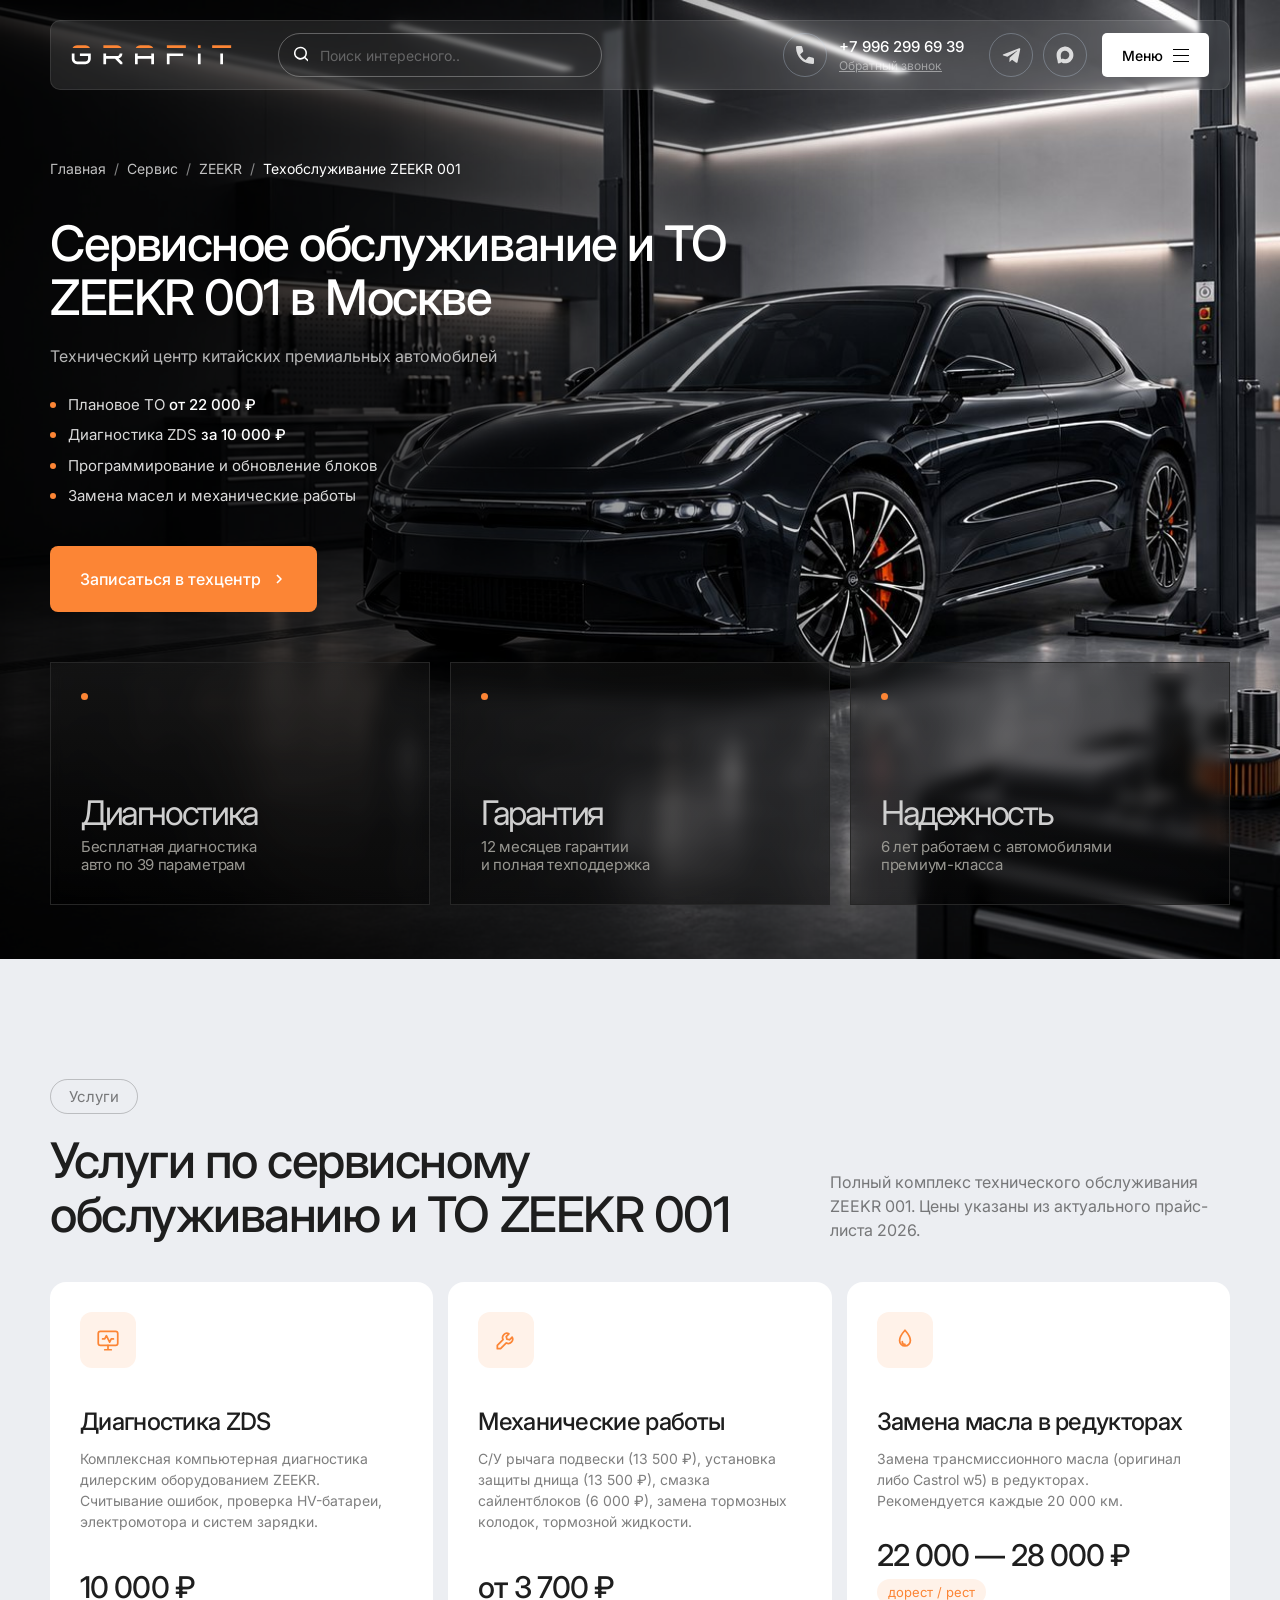
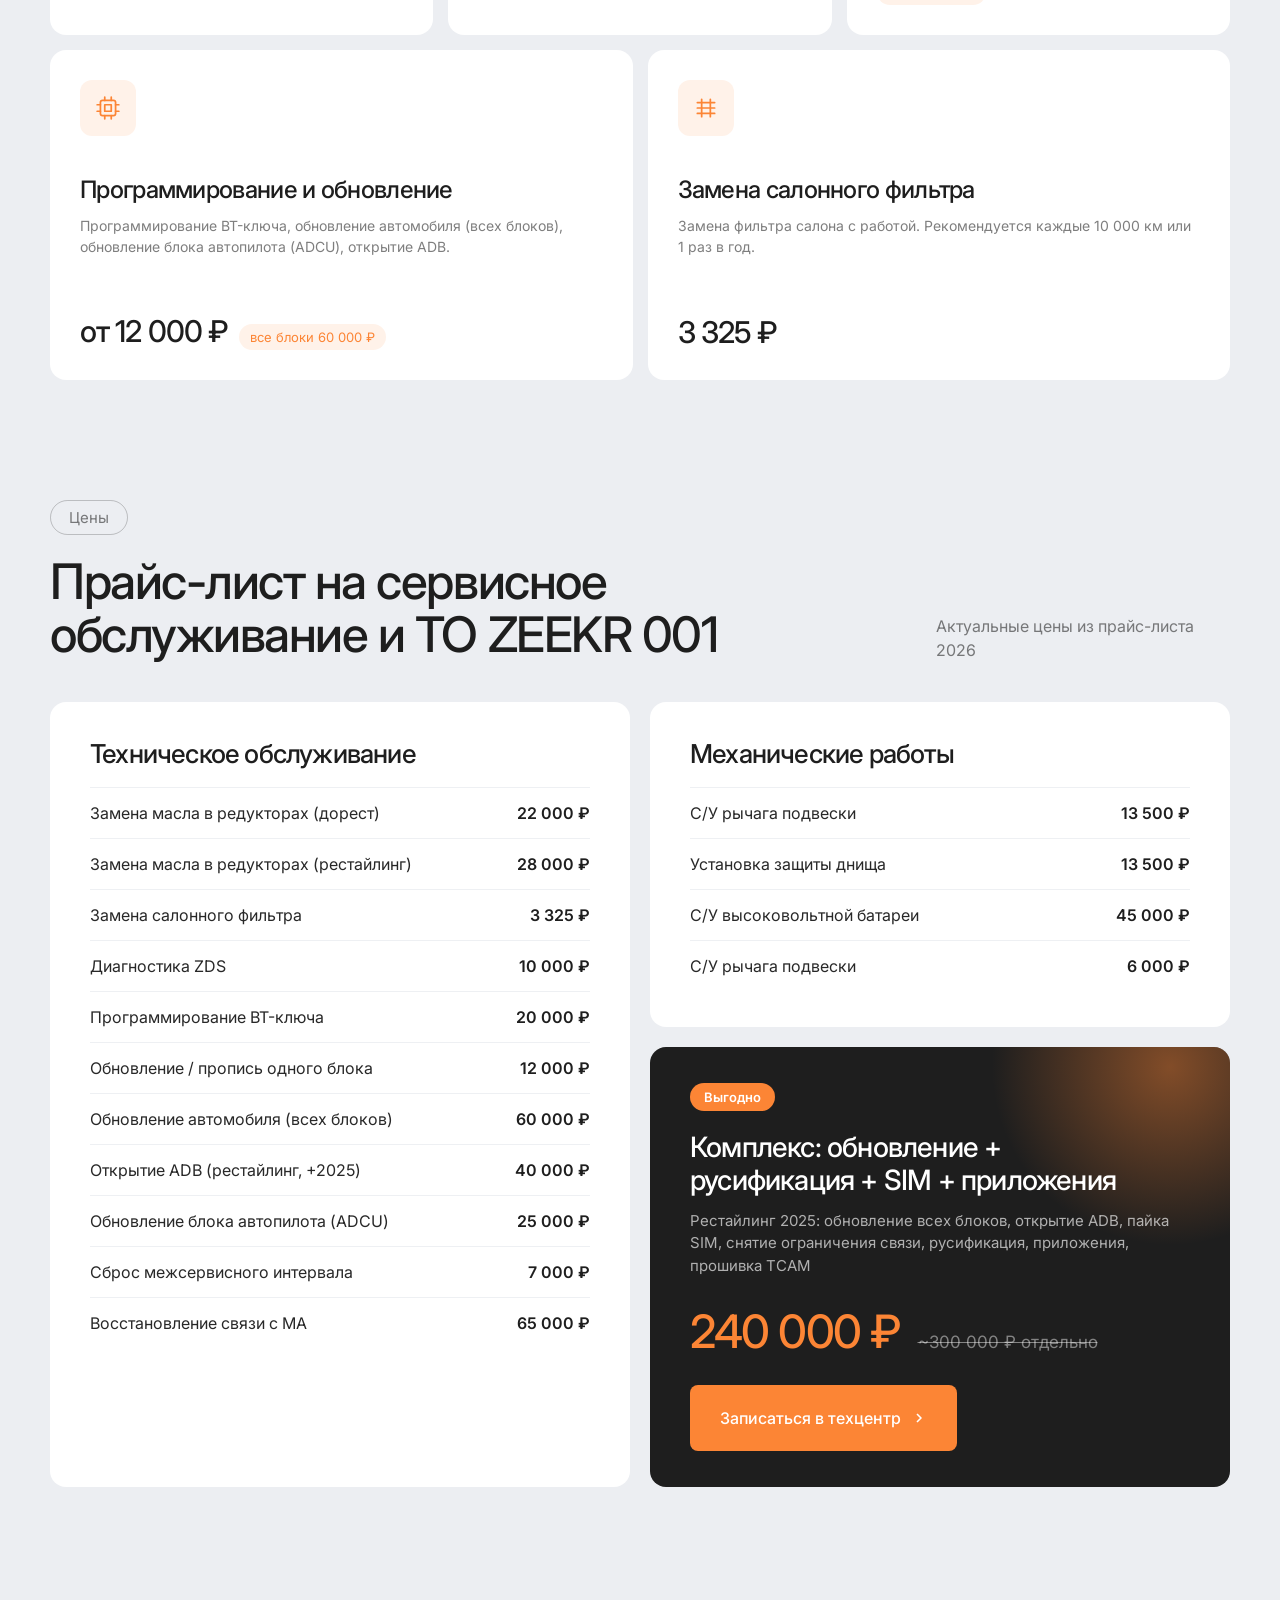
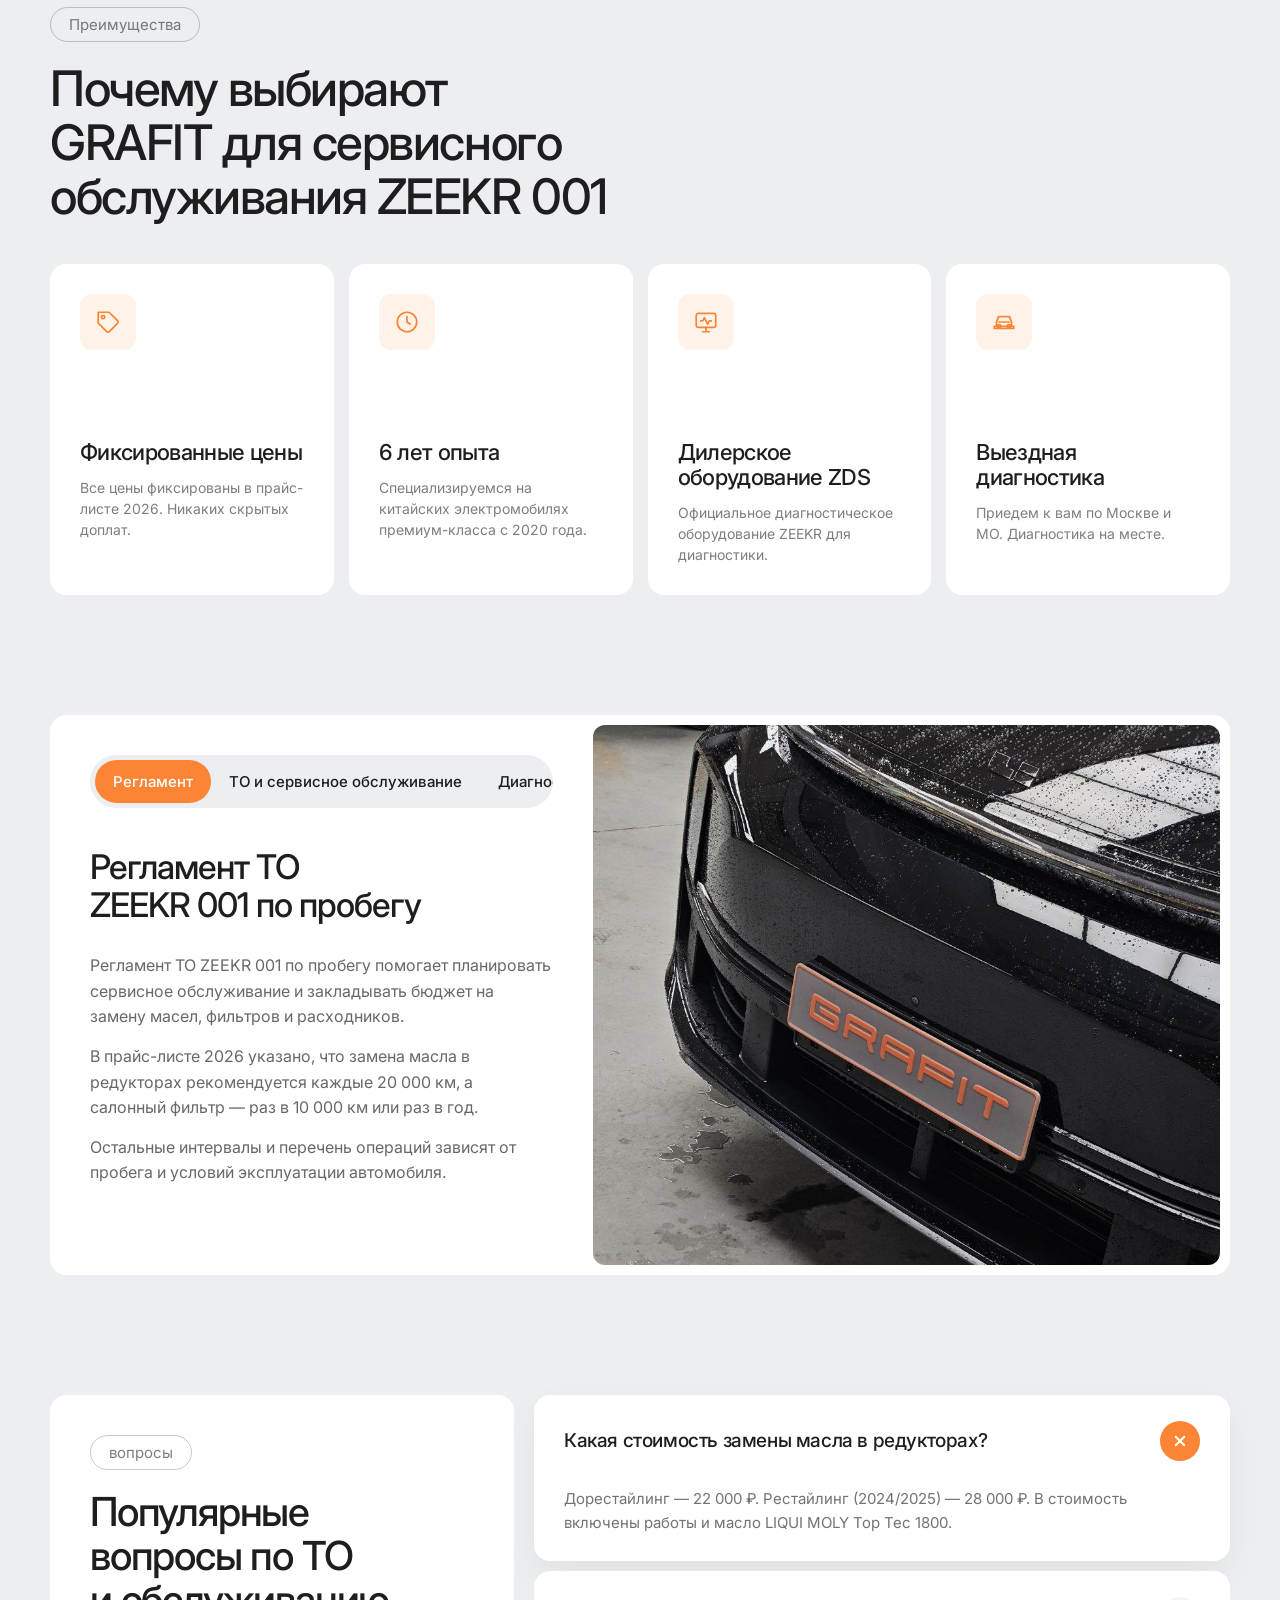
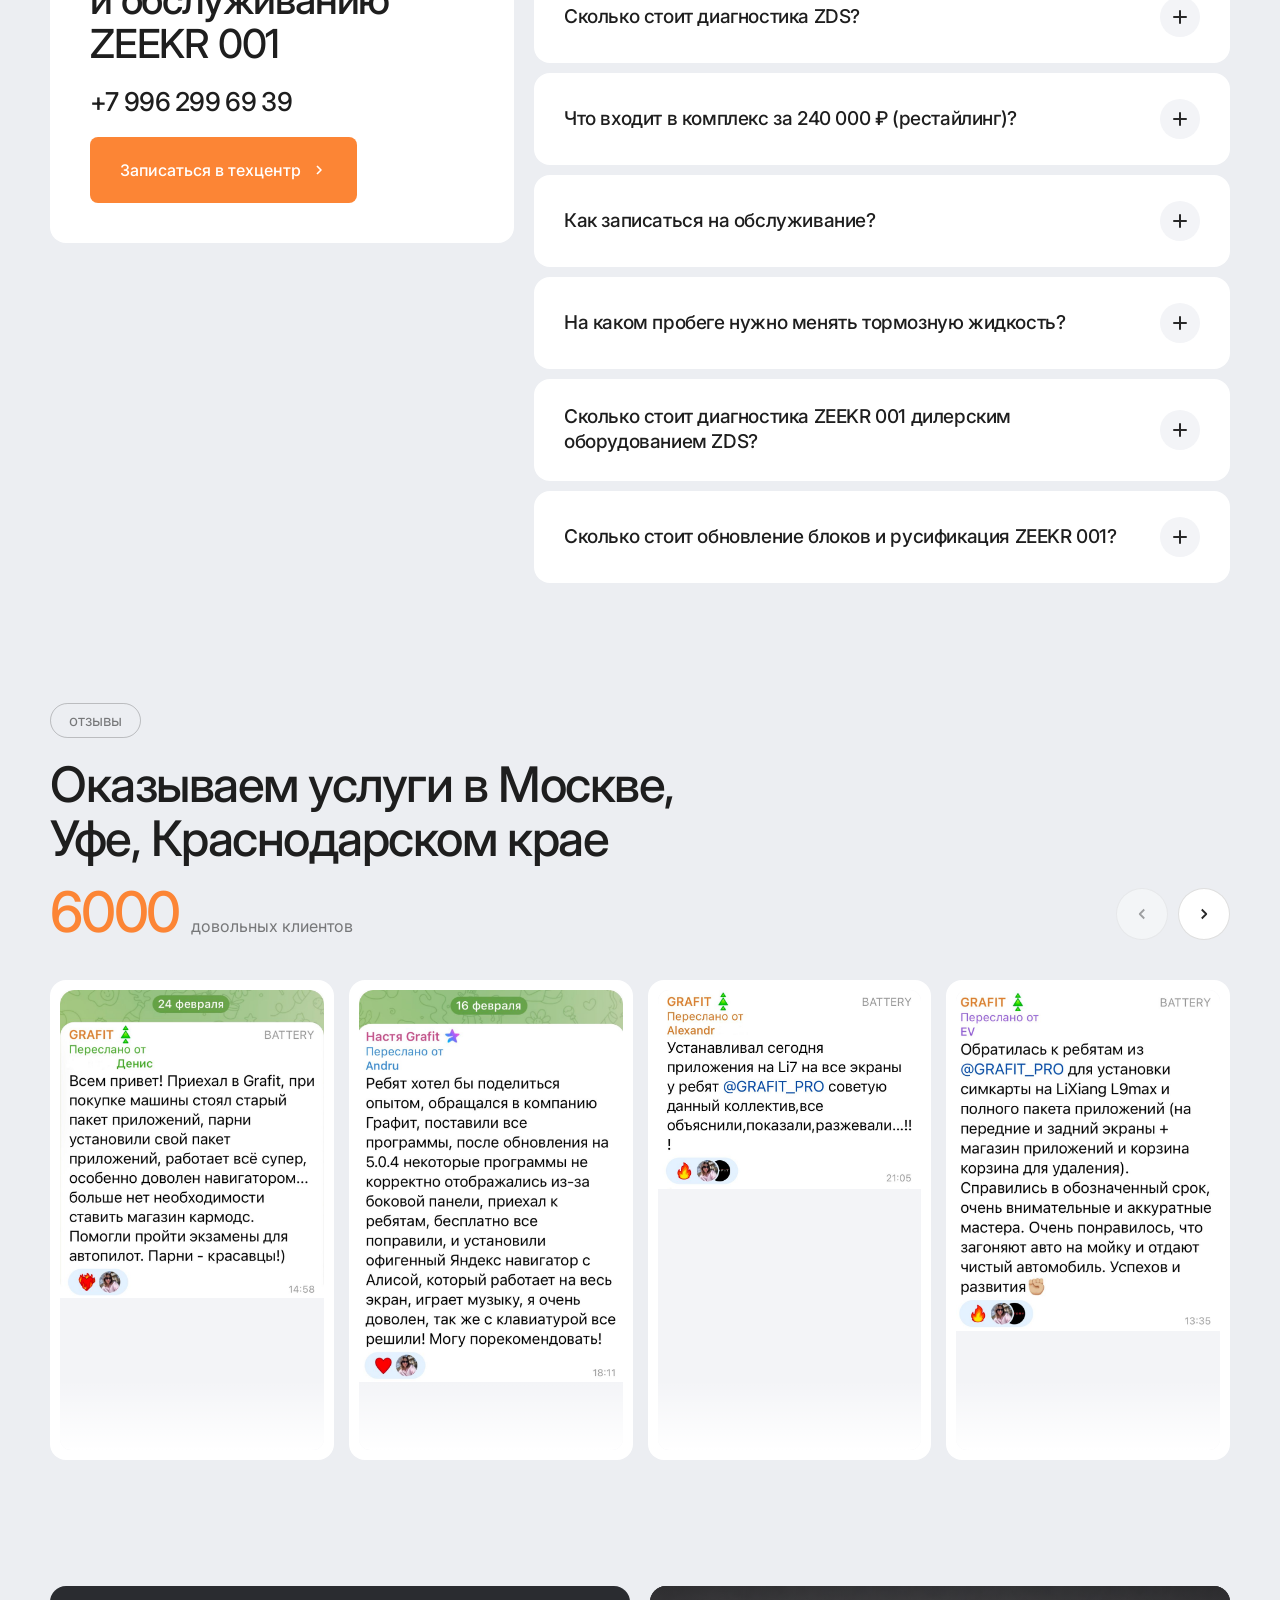
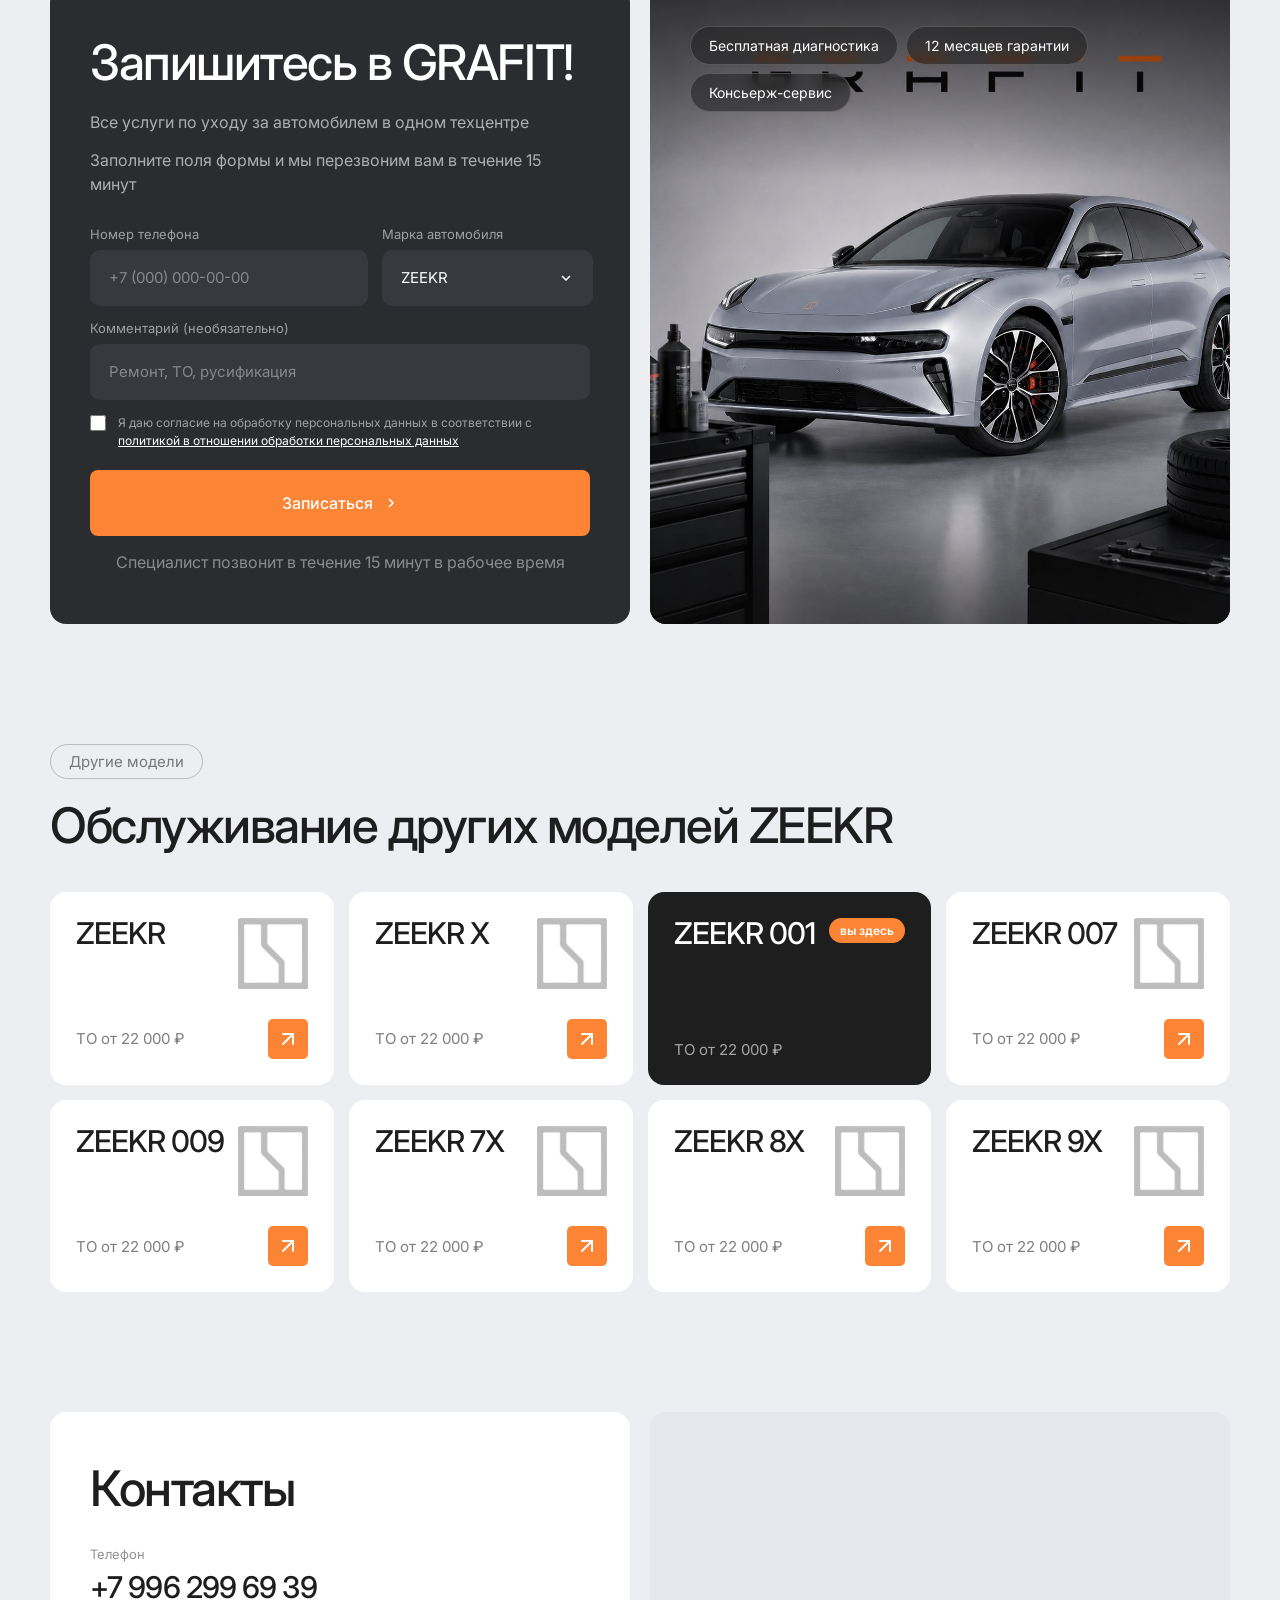
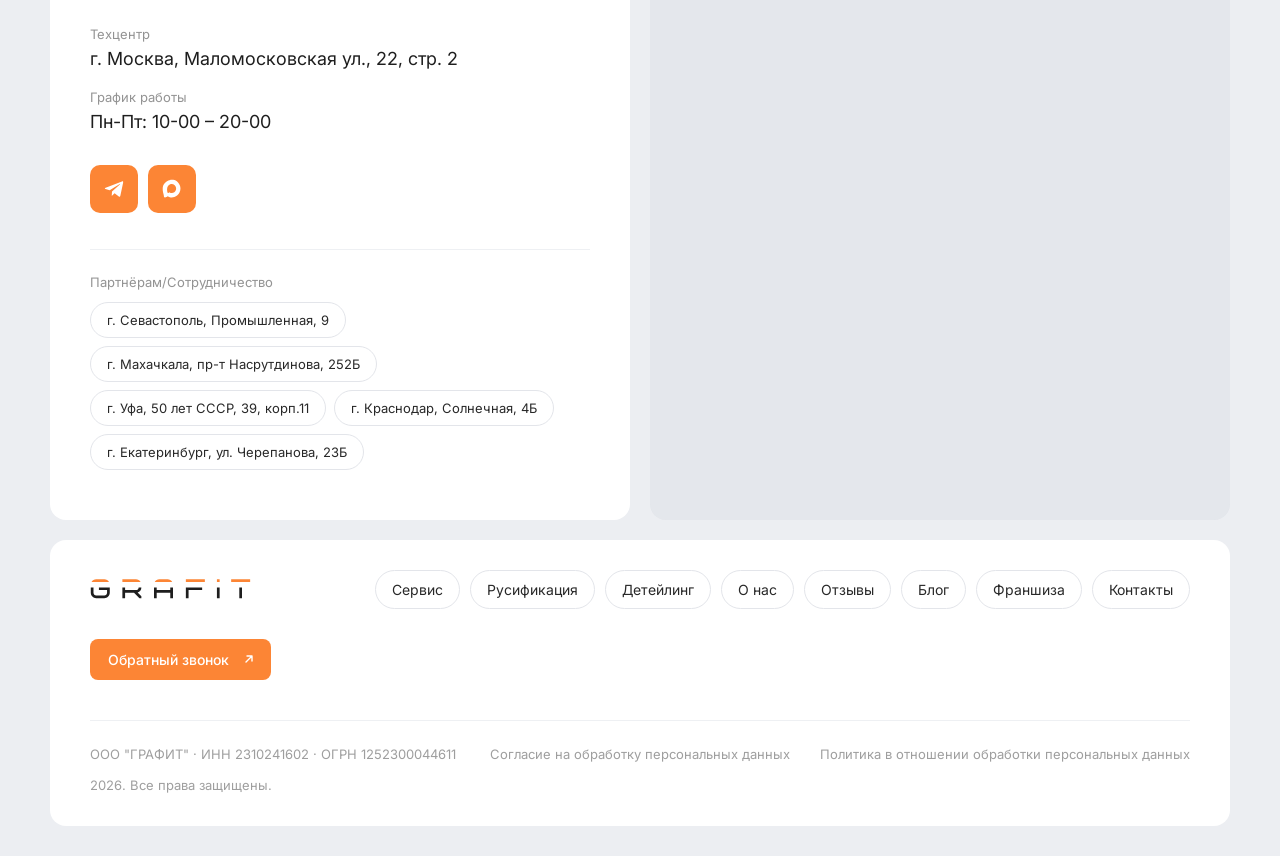
==== commit 49c0f125: "Desktop 1201-1440: hero and header keep 50px side gutters Co-Authored-By: Claude Opus 5.5 <noreply@a" ====
--- a/zeekr-001.html
+++ b/zeekr-001.html
@@ -7,7 +7,7 @@
 <title>Сервисное обслуживание и ТО ZEEKR 001 в Москве — GRAFIT</title>
 <meta name="description" content="Полный комплекс технического обслуживания ZEEKR 001. Цены из актуального прайс-листа 2026.">
 <link rel="stylesheet" href="https://fonts.googleapis.com/css2?family=Inter:wght@400;500;600;700;800&display=swap">
-<link rel="stylesheet" href="assets/css/main.css?v=26">
+<link rel="stylesheet" href="assets/css/main.css?v=27">
 <link rel="stylesheet" href="assets/css/model.css?v=13">
 </head>
 <body>
--- a/assets/css/main.css
+++ b/assets/css/main.css
@@ -1411,3 +1411,8 @@
 
 /* iOS auto-detected links (prices, dates): keep page colors */
 a[x-apple-data-detectors], a[href^="tel:"]:not([class]) { color: inherit !important; text-decoration: none !important; }
+
+/* desktop 1201–1440: keep hero/header off the screen edges (same 50px gutter as .container) */
+@media (min-width: 1201px) {
+  .header, .hero-content, .features-strip { max-width: min(1340px, calc(100% - 100px)); }
+}
